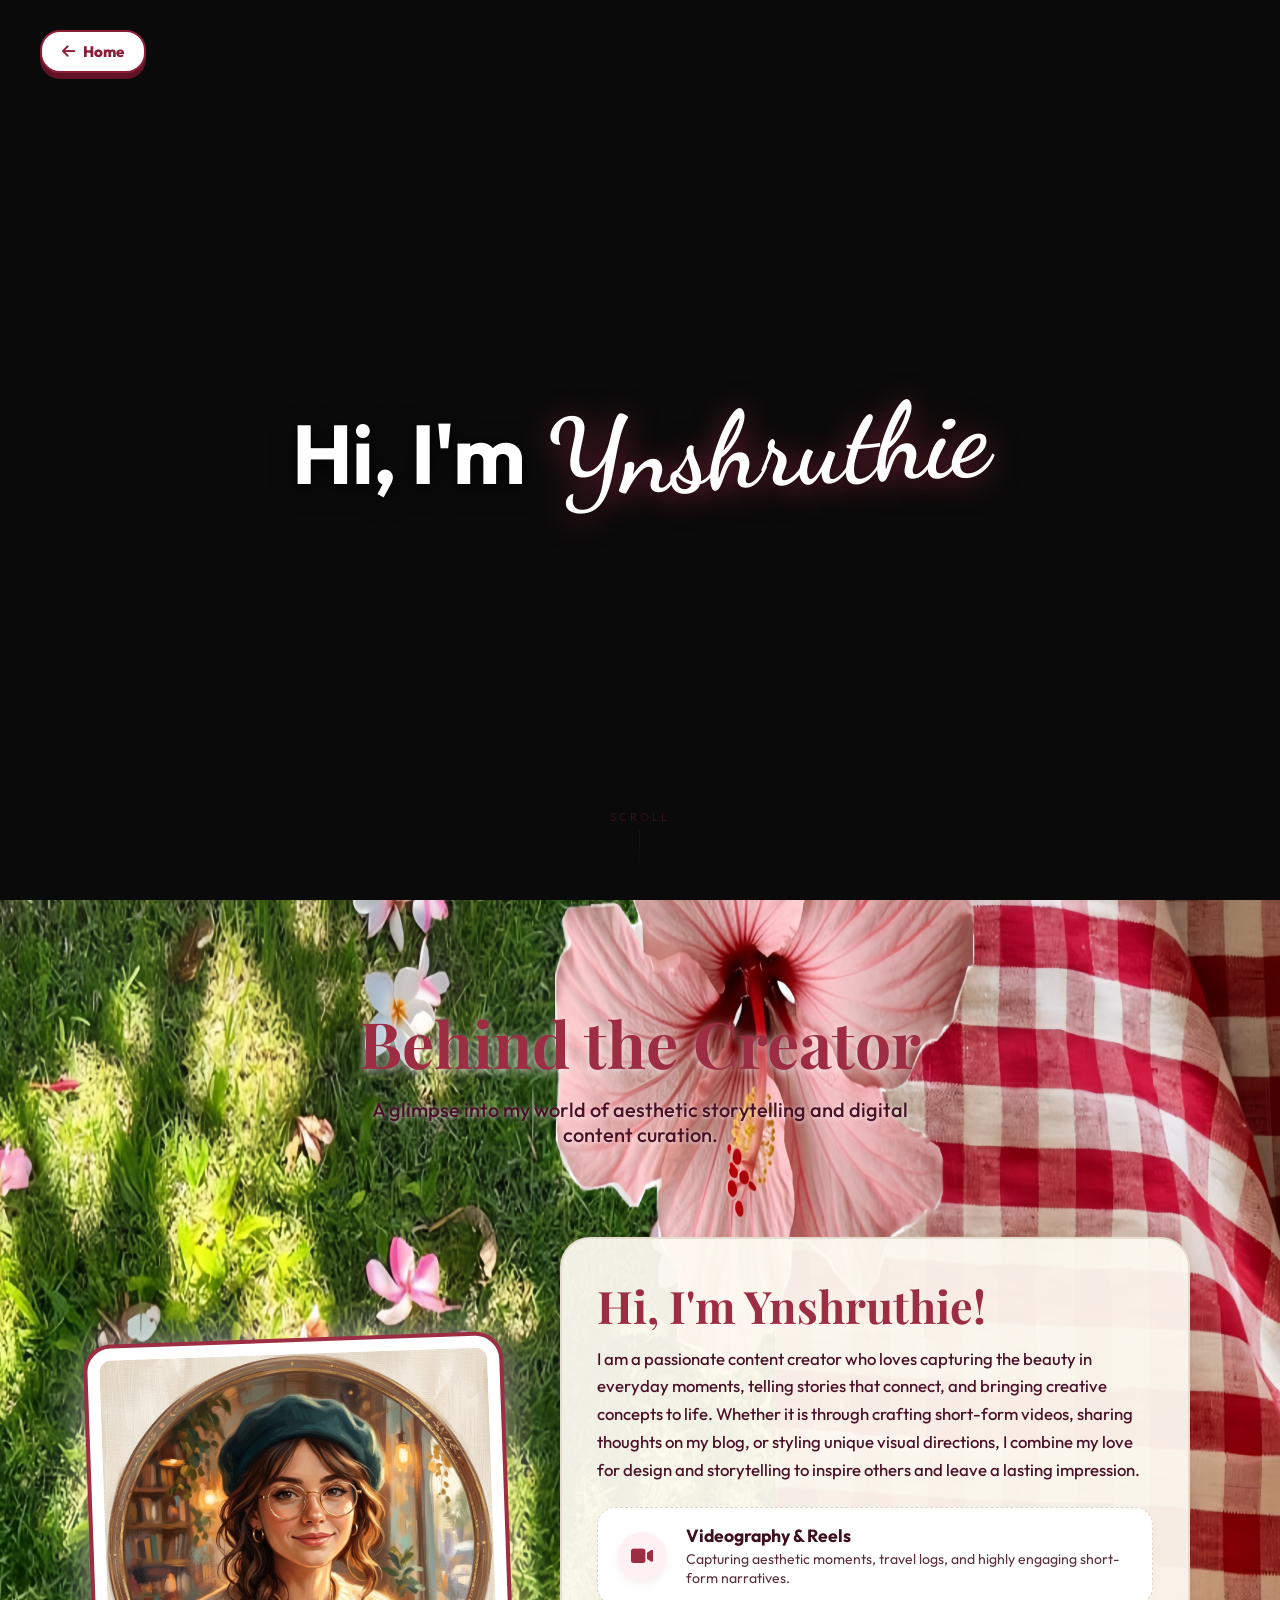
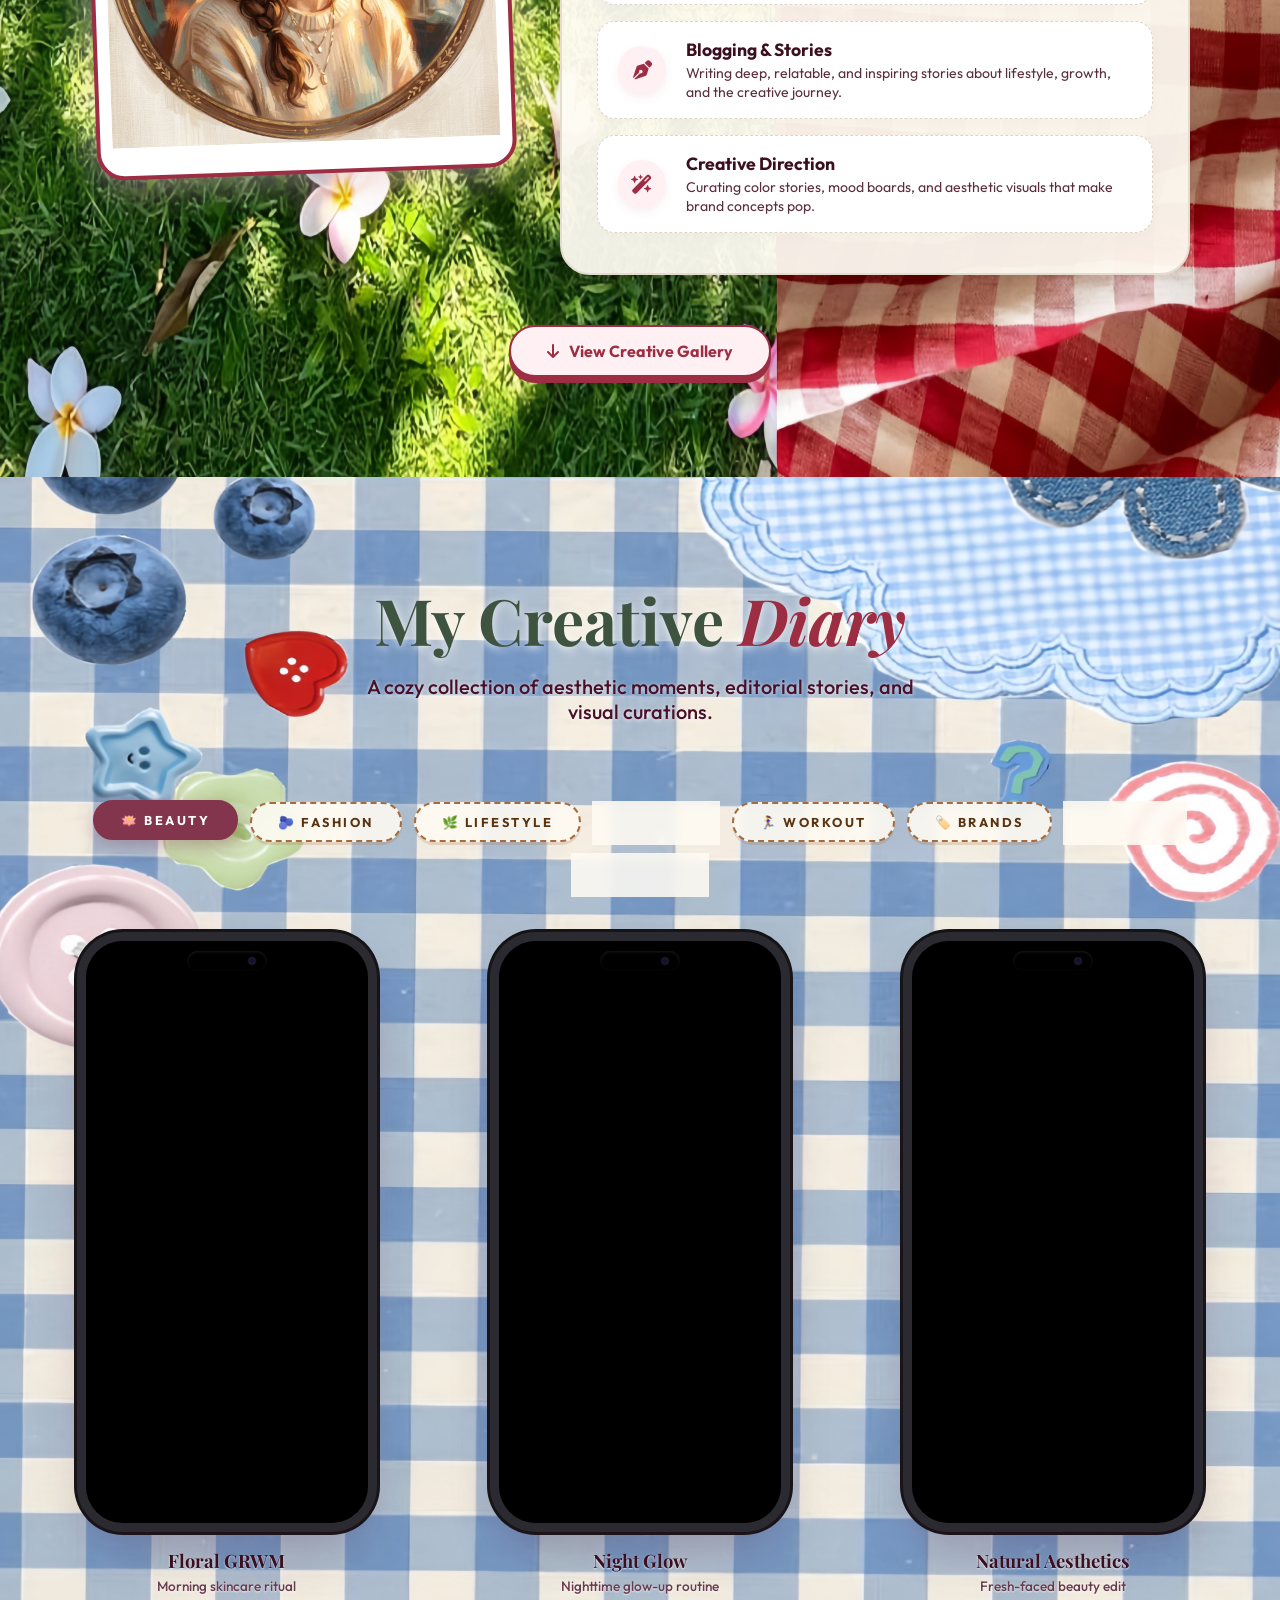
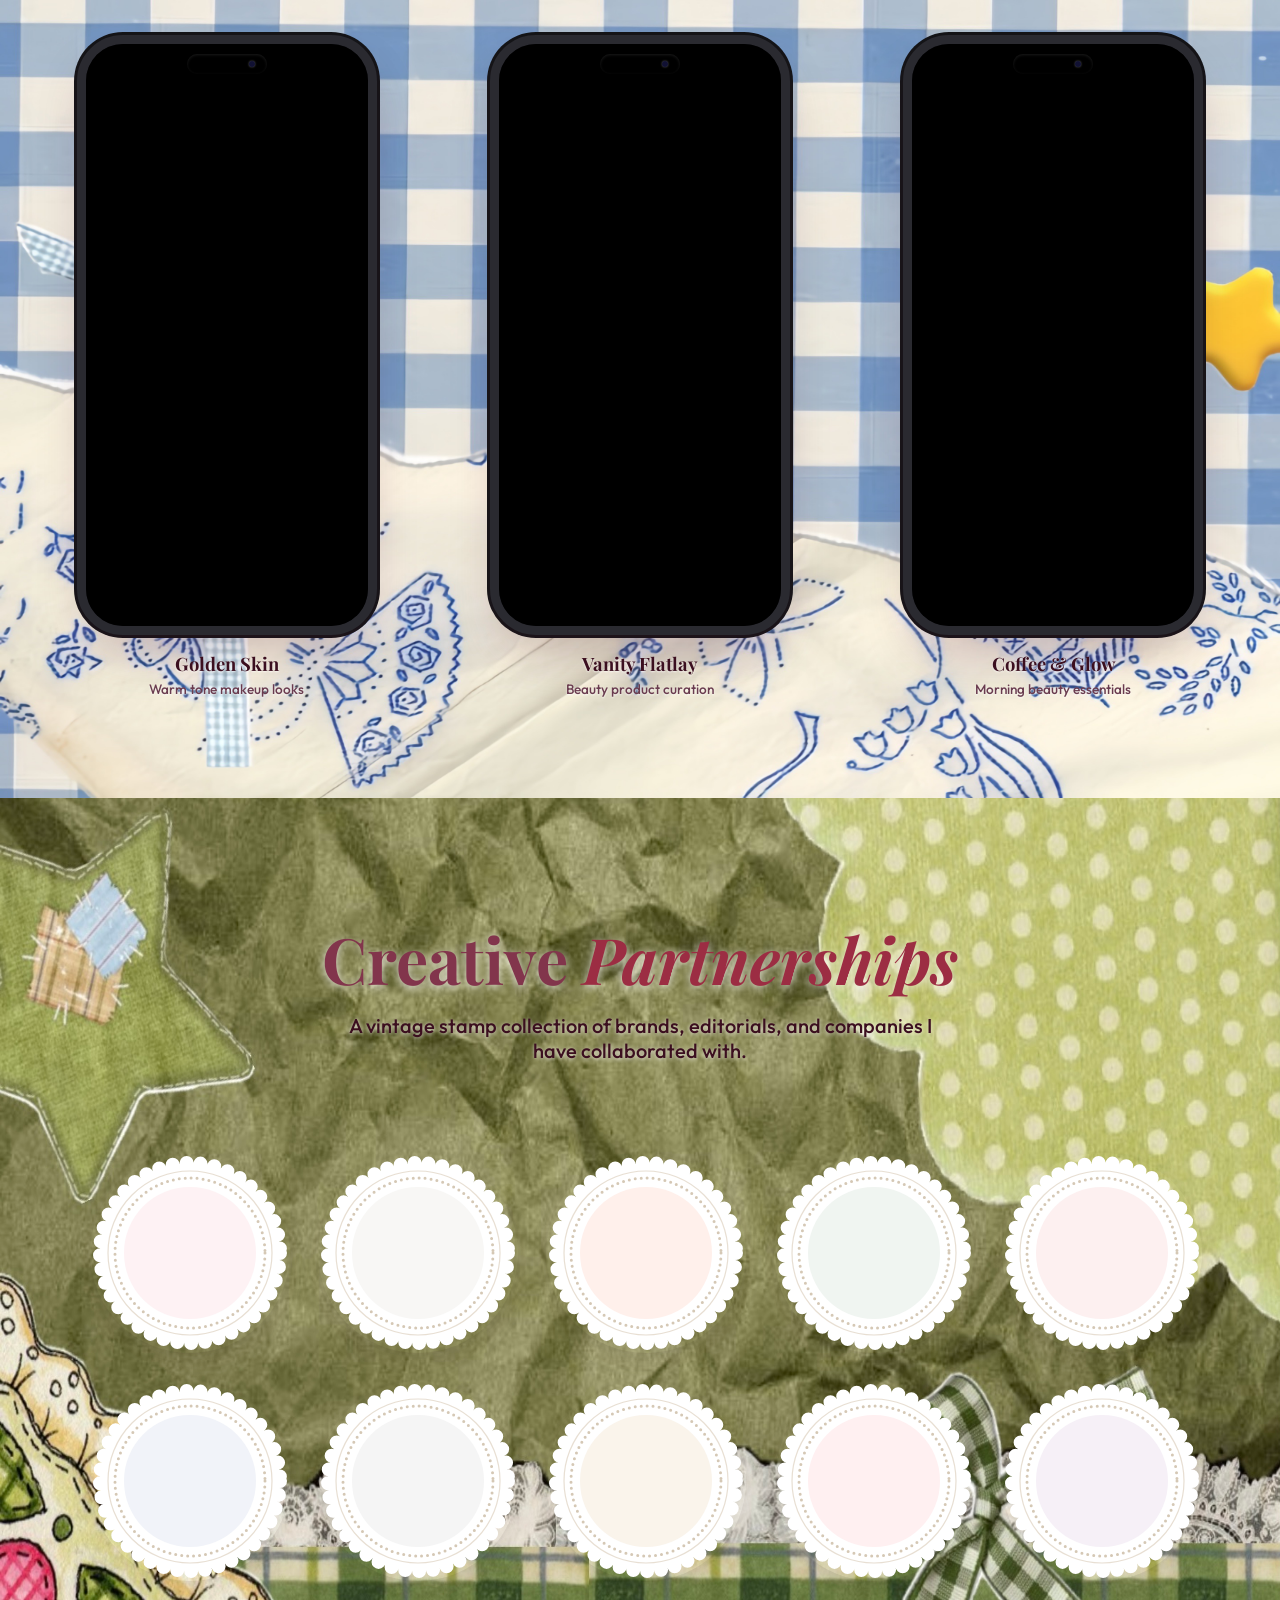
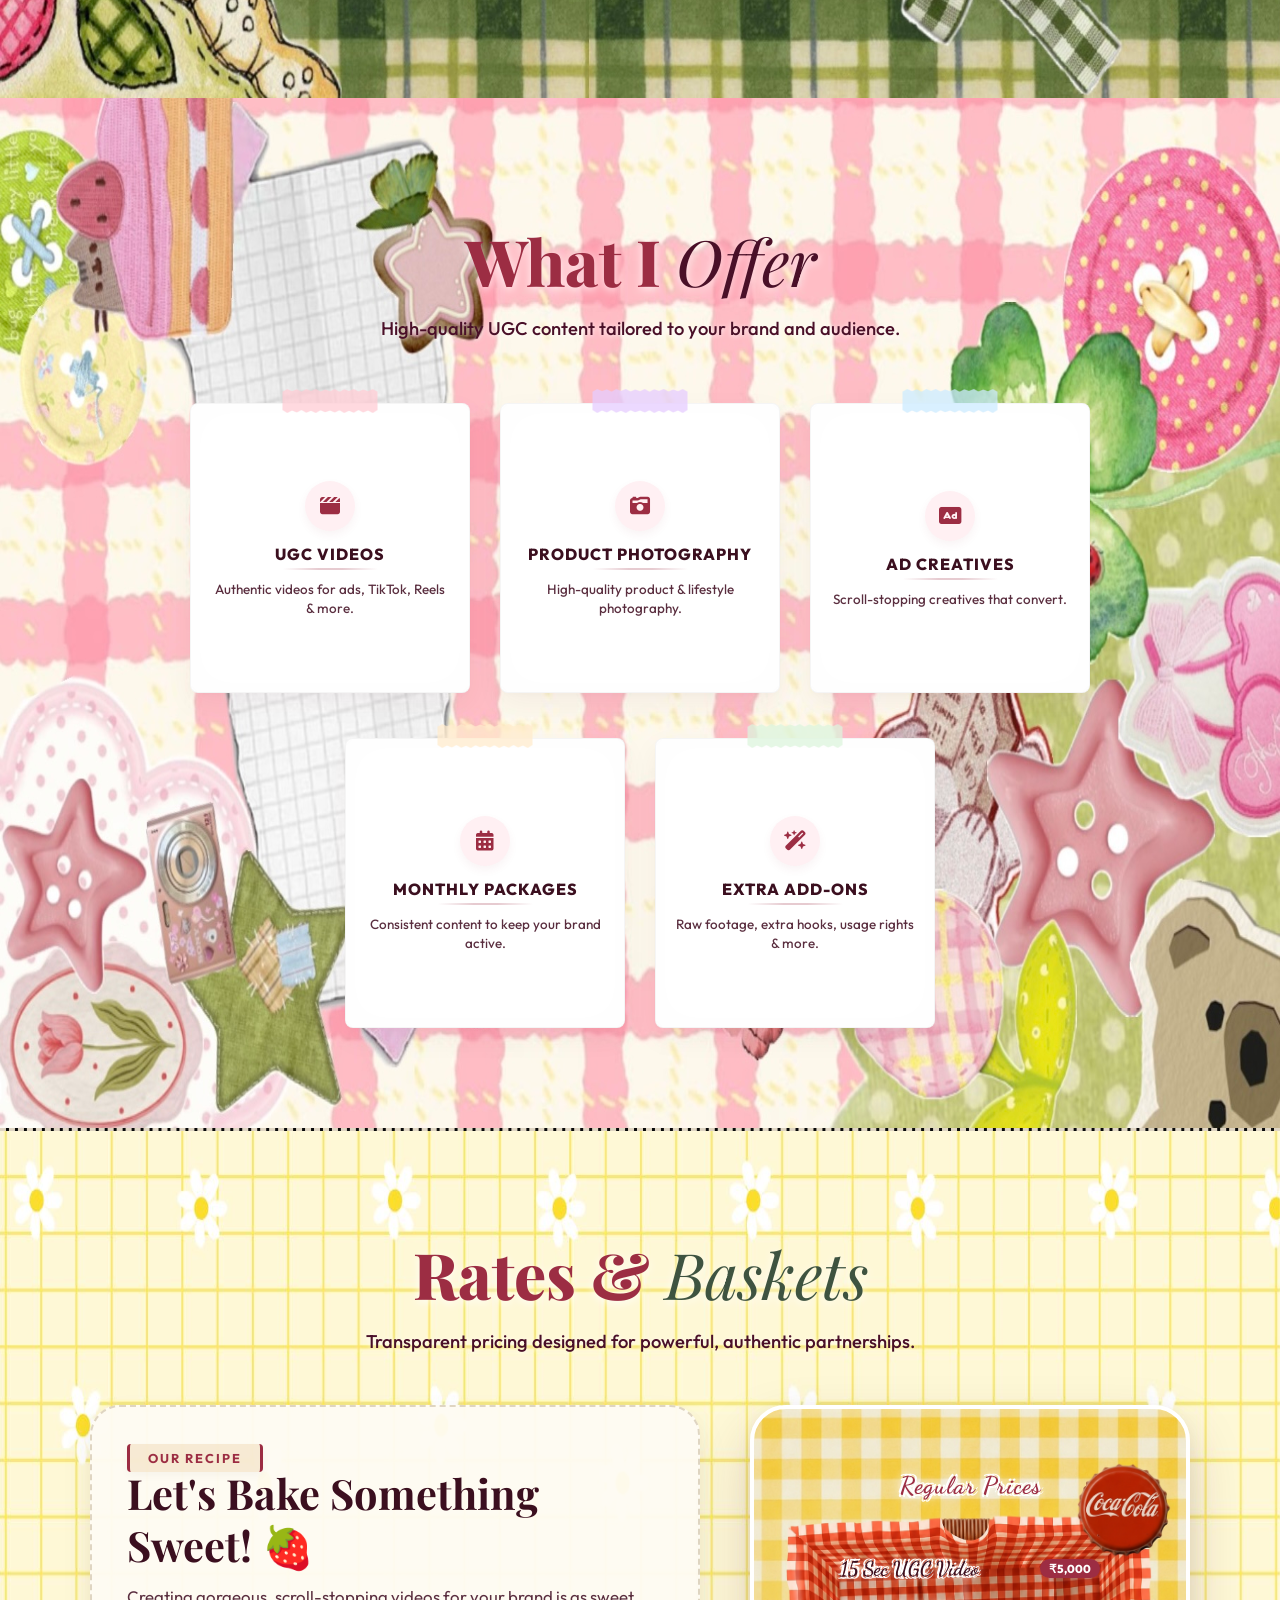
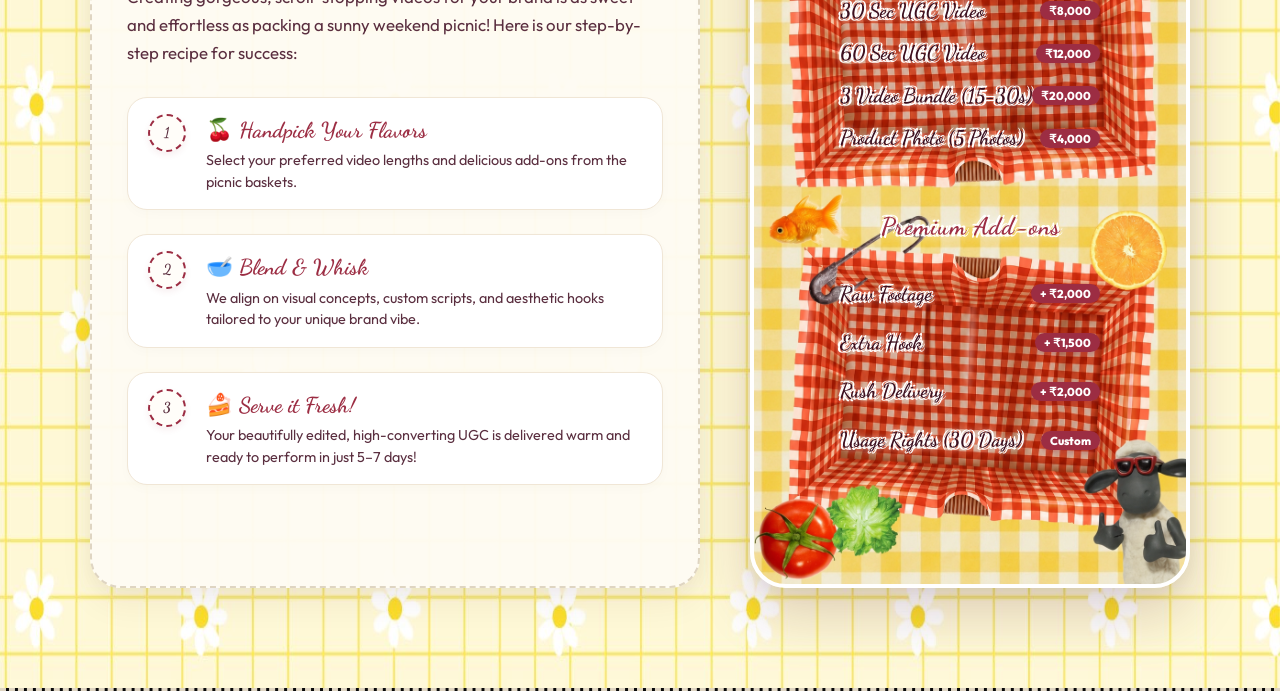
==== content.html @ 23a5b846 "hello" ====
<!DOCTYPE html>
<html lang="en">

<head>
    <meta charset="UTF-8">
    <meta name="viewport" content="width=device-width, initial-scale=1.0">
    <title>Content Creator</title>
    <link href="https://fonts.googleapis.com/css2?family=Outfit:wght@300;400;500;600;700&family=Playfair+Display:ital,wght@0,600;0,700;1,600&family=Dancing+Script:wght@700&family=Parisienne&display=swap" rel="stylesheet">
    <link rel="stylesheet" href="https://cdnjs.cloudflare.com/ajax/libs/font-awesome/6.4.0/css/all.min.css">
    <style>
        *,
        *::before,
        *::after {
            margin: 0;
            padding: 0;
            box-sizing: border-box;
        }

        body,
        html {
            width: 100%;
            font-family: 'Outfit', sans-serif;
            background: #0a0a0a;
            color: #f0f0f0;
            scroll-behavior: smooth;
        }

        /* ── Hero Section with intro.mov ── */
        .hero {
            position: relative;
            width: 100%;
            height: 100vh;
            display: flex;
            flex-direction: column;
            justify-content: center;
            align-items: center;
            text-align: center;
            overflow: hidden;
        }

        .hero-video {
            position: absolute;
            top: 0;
            left: 0;
            width: 100%;
            height: 100%;
            object-fit: cover;
            z-index: 1;
        }



        .hero-content {
            position: relative;
            z-index: 2;
            padding: 0 20px;
        }

        /* ── Strawberry label "Ynshruthie" text on top of cream tag ── */
        .label-name {
            position: absolute;
            top: 25%;
            left: 30%;
            transform: translateX(-50%) rotate(-2deg);
            z-index: 5;
            font-family: 'Parisienne', cursive;
            font-size: clamp(1.8rem, 3vw, 2.8rem);
            color: #1a2e1c;
            text-shadow:
                0 1px 0 rgba(255,255,255,0.3),
                1px 2px 4px rgba(0, 0, 0, 0.15);
            pointer-events: none;
            opacity: 0;
            animation: fadeUp 1s ease 0.6s forwards;
            letter-spacing: 1.5px;
            white-space: nowrap;
        }

        /* ── Ynshruthie tag — big, elegant Parisienne script ── */
        .hero-tag {
            display: inline-block;
            font-family: 'Parisienne', cursive;
            font-size: clamp(4.5rem, 11vw, 8.5rem);
            font-weight: 400; /* Parisienne is elegant at normal weight */
            color: #3e5340; /* Gorgeous dark sage/olive green from your reference image */
            text-shadow:
                2px 2px 0px rgba(255, 255, 255, 0.95), /* Clean backing white outline */
                4px 4px 15px rgba(62, 83, 64, 0.15),
                0 0 50px rgba(255, 255, 255, 0.85);
            margin-bottom: 5px;
            opacity: 0;
            transform: rotate(-8deg); /* Default elegant tilt like your reference image */
            animation: cuteEntrance 1.1s cubic-bezier(0.175, 0.885, 0.32, 1.275) 0.3s forwards;
            transition: transform 0.4s cubic-bezier(0.175, 0.885, 0.32, 1.275), color 0.3s, text-shadow 0.3s;
            cursor: pointer;
            transform-origin: center;
        }

        .hero-tag:hover {
            transform: scale(1.08) rotate(-4deg); /* Keep playful signature rotation on hover */
            color: #2b3b2c; /* Deeper olive-forest green on hover */
            text-shadow:
                2px 2px 0px rgba(255, 255, 255, 1),
                6px 8px 20px rgba(43, 59, 44, 0.22),
                0 0 60px rgba(255, 255, 255, 0.95);
        }

        .hero h1 {
            font-family: 'Outfit', sans-serif;
            font-size: clamp(2.8rem, 6.5vw, 5.2rem);
            font-weight: 700;
            line-height: 1.25;
            color: #ffffff;
            text-shadow: 
                0 4px 25px rgba(0, 0, 0, 0.6),
                0 2px 10px rgba(0, 0, 0, 0.4);
            opacity: 0;
            animation: fadeUp 0.9s ease 0.5s forwards;
            letter-spacing: -1px;
        }

        .hero h1 span {
            font-family: 'Dancing Script', cursive;
            font-size: 1.3em;
            font-weight: 700;
            color: #ffffff;
            text-shadow: 
                0 4px 30px rgba(156, 45, 67, 0.8),
                0 2px 10px rgba(0, 0, 0, 0.5);
            display: inline-block;
            transform: rotate(-3deg);
            margin-left: 8px;
        }

        .hero p {
            margin-top: 14px;
            font-size: clamp(0.9rem, 1.8vw, 1.1rem);
            font-weight: 500;
            color: #4a1028;
            max-width: 560px;
            line-height: 1.7;
            text-shadow: 0 1px 4px rgba(255, 255, 255, 0.6);
            opacity: 0;
            animation: fadeUp 1s ease 0.7s forwards;
        }

        .hero-actions {
            margin-top: 36px;
            display: flex;
            gap: 16px;
            justify-content: center;
            flex-wrap: wrap;
            opacity: 0;
            animation: fadeUp 1s ease 0.9s forwards;
        }

        .btn-primary {
            padding: 13px 32px;
            background: #e0b87a;
            color: #0a0a0a;
            font-family: 'Outfit', sans-serif;
            font-size: 0.95rem;
            font-weight: 600;
            border: none;
            border-radius: 50px;
            cursor: pointer;
            text-decoration: none;
            transition: background 0.3s, transform 0.2s, box-shadow 0.3s;
            box-shadow: 0 4px 20px rgba(224, 184, 122, 0.4);
        }

        .btn-primary:hover {
            background: #f0cc94;
            transform: translateY(-2px);
            box-shadow: 0 8px 28px rgba(224, 184, 122, 0.55);
        }

        .btn-secondary {
            padding: 13px 32px;
            background: transparent;
            color: #ffffff;
            font-family: 'Outfit', sans-serif;
            font-size: 0.95rem;
            font-weight: 400;
            border: 1.5px solid rgba(255, 255, 255, 0.45);
            border-radius: 50px;
            cursor: pointer;
            text-decoration: none;
            transition: border-color 0.3s, color 0.3s, transform 0.2s;
        }

        .btn-secondary:hover {
            border-color: #e0b87a;
            color: #e0b87a;
            transform: translateY(-2px);
        }

        /* Scroll indicator */
        .scroll-hint {
            position: absolute;
            bottom: 28px;
            left: 50%;
            transform: translateX(-50%);
            z-index: 2;
            display: flex;
            flex-direction: column;
            align-items: center;
            gap: 6px;
            opacity: 0;
            animation: fadeIn 1s ease 1.4s forwards;
        }

        .scroll-hint span {
            font-size: 0.7rem;
            letter-spacing: 3px;
            text-transform: uppercase;
            color: rgba(74, 16, 40, 0.7); /* Gorgeous warm plum color matching the theme for perfect legibility */
        }

        .scroll-line {
            width: 1px;
            height: 42px;
            background: linear-gradient(to bottom, rgba(74, 16, 40, 0.5), transparent); /* Warm plum indicator line */
            animation: scrollPulse 1.8s ease-in-out infinite;
        }

        /* ── Animations ── */
        @keyframes fadeUp {
            from {
                opacity: 0;
                transform: translateY(28px);
            }

            to {
                opacity: 1;
                transform: translateY(0);
            }
        }

        @keyframes cuteEntrance {
            0% {
                opacity: 0;
                transform: translateY(45px) scale(0.85) rotate(-14deg);
            }

            60% {
                transform: translateY(-8px) scale(1.04) rotate(-6deg);
            }

            100% {
                opacity: 1;
                transform: translateY(0) scale(1) rotate(-8deg);
            }
        }

        @keyframes fadeIn {
            from {
                opacity: 0;
            }

            to {
                opacity: 1;
            }
        }

        @keyframes scrollPulse {

            0%,
            100% {
                opacity: 0.3;
                transform: scaleY(1);
            }

            50% {
                opacity: 1;
                transform: scaleY(1.15);
            }
        }

        /* ── Showcase Section (content2.JPEG background) ── */
        .showcase {
            position: relative;
            width: 100%;
            min-height: 100vh;
            background: url('Assests/content2.JPEG') center center / 100% 100% no-repeat;
            display: flex;
            flex-direction: column;
            justify-content: center;
            align-items: center;
            padding: 100px 20px;
            overflow: hidden;
        }



        .showcase-content {
            position: relative;
            z-index: 2;
            max-width: 1100px;
            width: 100%;
            margin: 0 auto;
            text-align: center;
            display: flex;
            flex-direction: column;
            align-items: center;
        }

        .showcase-title {
            font-family: 'Playfair Display', serif;
            font-size: clamp(2.5rem, 5vw, 4.2rem);
            color: #9c2d43;
            text-shadow: 0 2px 10px rgba(255, 255, 255, 0.85);
            margin-bottom: 12px;
        }

        .showcase-subtitle {
            font-size: clamp(1rem, 2vw, 1.25rem);
            font-weight: 500;
            color: #4a1028;
            max-width: 600px;
            margin-bottom: 50px;
            text-shadow: 0 1px 4px rgba(255, 255, 255, 0.8);
        }

        .about-layout {
            display: flex;
            align-items: center;
            justify-content: center;
            gap: 50px;
            width: 100%;
            max-width: 1100px;
            margin: 40px auto 0 auto;
            flex-wrap: wrap;
        }

        .about-image-container {
            flex: 1 1 350px;
            max-width: 420px;
            display: flex;
            justify-content: center;
            align-items: center;
            position: relative;
        }

        .about-image {
            width: 100%;
            height: auto;
            border-radius: 28px;
            border: 4px solid #9c2d43;
            box-shadow: 
                0 15px 35px rgba(156, 45, 67, 0.12),
                0 0 45px rgba(255, 255, 255, 0.6);
            background: #fff;
            padding: 12px 12px 28px 12px; /* Bottom padding mimics polaroid border */
            transition: transform 0.4s cubic-bezier(0.175, 0.885, 0.32, 1.275), box-shadow 0.3s;
            transform: rotate(-2deg);
        }

        .about-image:hover {
            transform: scale(1.04) rotate(1.5deg);
            box-shadow: 
                0 20px 40px rgba(156, 45, 67, 0.18),
                0 0 55px rgba(255, 255, 255, 0.75);
        }

        .about-text-container {
            flex: 1.2 1 450px;
            display: flex;
            flex-direction: column;
            align-items: flex-start;
            text-align: left;
            background: rgba(254, 251, 243, 0.94); /* Warm vintage parchment paper card, removing digital white shade */
            border: 2px solid #e5dcce; /* Organic physical card border matching the scrapbook theme */
            border-radius: 30px;
            padding: 40px 35px;
            box-shadow: 0 15px 35px rgba(74, 16, 40, 0.08), 0 3px 6px rgba(0, 0, 0, 0.03); /* Beautiful drop shadow like a real paper note */
        }

        .about-text-container h3 {
            font-family: 'Playfair Display', serif;
            font-size: clamp(2rem, 4vw, 2.8rem);
            color: #9c2d43;
            margin-bottom: 12px;
            line-height: 1.2;
        }

        .about-text-container p {
            font-family: 'Outfit', sans-serif;
            font-size: clamp(0.95rem, 1.8vw, 1.05rem);
            font-weight: 450;
            color: #4a1028;
            line-height: 1.65;
            margin-bottom: 24px;
        }

        .about-pillars {
            display: flex;
            flex-direction: column;
            gap: 16px;
            width: 100%;
        }

        .about-pillar-item {
            display: flex;
            align-items: center;
            gap: 20px;
            background: #ffffff; /* Beautiful clean white card tags */
            border: 1.5px dashed #dfd5c2; /* Sewing stitching dashed line style to match your scrapbook aesthetic! */
            border-radius: 18px;
            padding: 16px 20px;
            transition: transform 0.3s cubic-bezier(0.175, 0.885, 0.32, 1.275), background 0.3s, border-color 0.3s, box-shadow 0.3s;
            box-shadow: 0 4px 15px rgba(74, 16, 40, 0.02);
        }

        .about-pillar-item:hover {
            transform: translateX(8px);
            background: #fffdf9;
            border-color: #9c2d43; /* Match the gorgeous dusty rose highlight on hover */
            box-shadow: 0 8px 24px rgba(156, 45, 67, 0.08);
        }

        .about-pillar-icon {
            width: 48px;
            height: 48px;
            background: #fff0f3;
            border-radius: 50%;
            display: flex;
            align-items: center;
            justify-content: center;
            flex-shrink: 0;
            color: #9c2d43;
            font-size: 1.2rem;
            box-shadow: 0 4px 10px rgba(156, 45, 67, 0.08);
        }

        .about-pillar-text h4 {
            font-family: 'Outfit', sans-serif;
            font-size: 1.1rem;
            font-weight: 700;
            color: #3b0f1f;
            margin-bottom: 3px;
        }

        .about-pillar-text p {
            font-family: 'Outfit', sans-serif;
            font-size: 0.88rem;
            font-weight: 400;
            color: #5a2e3f;
            line-height: 1.35;
            margin: 0;
        }

        .back-btn-new {
            display: inline-flex;
            align-items: center;
            gap: 10px;
            padding: 14px 36px;
            background: #fff0f3;
            border: 2px solid #9c2d43;
            color: #9c2d43;
            font-family: 'Outfit', sans-serif;
            font-size: 1rem;
            font-weight: 700;
            border-radius: 50px;
            text-decoration: none;
            box-shadow: 0 6px 0 #9c2d43;
            transition: all 0.1s ease;
            cursor: pointer;
        }

        .back-btn-new:hover {
            transform: translateY(3px);
            box-shadow: 0 3px 0 #9c2d43;
            background: #ffdbe2;
        }

        /* ── Home / Nav Button ── */
        .home-btn {
            position: absolute;
            top: 30px;
            left: 40px;
            z-index: 1000;
            background: #fff;
            border: 2px solid #8a1f38; /* Dark Pink */
            color: #8a1f38;
            padding: 10px 20px;
            border-radius: 20px;
            text-decoration: none;
            font-family: 'Outfit', sans-serif;
            font-weight: 800;
            font-size: 0.95rem;
            box-shadow: 0 6px 0 #611224; /* Darker Pink Shadow */
            transition: all 0.1s;
            display: inline-flex;
            align-items: center;
            gap: 8px;
        }

        .home-btn:hover {
            transform: translateY(3px);
            box-shadow: 0 3px 0 #611224;
        }


        /* ── Gallery Section (content3.JPEG background) ── */
        .gallery-section {
            position: relative;
            width: 100%;
            min-height: 100vh;
            background: url('Assests/content3.JPEG') center center / 100% 100% no-repeat;
            display: flex;
            flex-direction: column;
            justify-content: center;
            align-items: center;
            padding: 100px 20px;
            overflow: hidden;
        }

        .gallery-content {
            position: relative;
            z-index: 2;
            max-width: 1200px;
            width: 100%;
            margin: 0 auto;
            text-align: center;
            display: flex;
            flex-direction: column;
            align-items: center;
        }

        .gallery-title {
            font-family: 'Playfair Display', serif;
            font-size: clamp(2.5rem, 5vw, 4.2rem);
            color: #3e5340; /* Match signature deep sage green */
            text-shadow: 0 2px 10px rgba(255, 255, 255, 0.85);
            margin-bottom: 12px;
        }

        .gallery-title span {
            font-family: 'Playfair Display', serif;
            font-style: italic;
            color: #9c2d43; /* Rose accent */
        }

        .gallery-subtitle {
            font-size: clamp(1rem, 2vw, 1.25rem);
            font-weight: 500;
            color: #4a1028;
            max-width: 600px;
            margin-bottom: 50px;
            text-shadow: 0 1px 4px rgba(255, 255, 255, 0.8);
        }

        .gallery-grid {
            display: flex;
            justify-content: center;
            align-items: stretch;
            gap: 40px;
            width: 100%;
            flex-wrap: wrap;
            margin-top: 20px;
        }

        /* ── iPhone Mockup Grid ── */
        .iphone-grid {
            display: grid;
            grid-template-columns: repeat(auto-fit, minmax(300px, 1fr));
            gap: 40px;
            width: 100%;
            max-width: 1200px;
            margin-top: 30px;
            justify-items: center;
        }

        @media (min-width: 992px) {
            .iphone-grid {
                grid-template-columns: repeat(3, 1fr); /* Exactly 3 per row on larger screens */
            }
        }

        .iphone-card {
            display: flex;
            flex-direction: column;
            align-items: center;
            position: relative;
            transition: transform 0.4s cubic-bezier(0.175, 0.885, 0.32, 1.275);
        }

        /* The realistic iPhone frame */
        .iphone-device {
            position: relative;
            width: 300px;
            height: 600px;
            background: #1e1e24; /* Outer bezel titanium */
            border-radius: 46px;
            border: 9px solid #2a2a30; /* Inner bezel */
            box-shadow: 
                0 25px 50px -12px rgba(74, 16, 40, 0.25),
                0 0 0 3px #151518, /* Polished outer edge */
                inset 0 0 10px rgba(0, 0, 0, 0.8);
            overflow: hidden;
            display: flex;
            justify-content: center;
            align-items: center;
            transition: box-shadow 0.3s, transform 0.3s;
        }

        /* Dynamic Island / Speaker notch */
        .iphone-notch {
            position: absolute;
            top: 10px;
            width: 80px;
            height: 20px;
            background: #000000;
            border-radius: 20px;
            z-index: 10;
            display: flex;
            align-items: center;
            justify-content: center;
            box-shadow: inset 0 1px 3px rgba(255, 255, 255, 0.1);
        }

        .iphone-notch::after {
            content: '';
            width: 6px;
            height: 6px;
            background: #111133;
            border-radius: 50%;
            margin-left: auto;
            margin-right: 12px;
            box-shadow: 0 0 2px rgba(255,255,255,0.4);
        }

        /* Screen housing the video */
        .iphone-screen {
            width: 100%;
            height: 100%;
            position: relative;
            background: #000;
            border-radius: 30px;
            overflow: hidden;
        }

        .iphone-screen video {
            width: 100%;
            height: 100%;
            object-fit: cover;
            position: absolute;
            top: 0;
            left: 0;
            z-index: 1;
        }

        /* Play/Pause overlay button */
        .play-btn-overlay {
            position: absolute;
            top: 50%;
            left: 50%;
            transform: translate(-50%, -50%);
            z-index: 5;
            width: 58px;
            height: 58px;
            background: rgba(0, 0, 0, 0.52);
            border-radius: 50%;
            display: flex;
            align-items: center;
            justify-content: center;
            color: #fff;
            font-size: 1.25rem;
            padding-left: 4px; /* optical center for play icon */
            cursor: pointer;
            transition: opacity 0.3s ease, background 0.2s ease;
            backdrop-filter: blur(3px);
            pointer-events: none; /* let screen handle clicks */
        }

        .play-btn-overlay.playing {
            opacity: 0;
        }

        .iphone-screen:hover .play-btn-overlay.playing {
            opacity: 0.75;
        }

        .iphone-screen:hover .play-btn-overlay.playing i {
            margin-left: -4px; /* offset play icon optical centering for the symmetrical pause icon */
        }

        /* Title/Caption below iPhone */
        .iphone-caption {
            margin-top: 16px;
            text-align: center;
            z-index: 2;
        }

        .iphone-caption h4 {
            font-family: 'Playfair Display', serif;
            font-size: 1.15rem;
            color: #3b0f1f;
            margin-bottom: 4px;
            font-weight: 700;
            text-shadow: 0 1px 2px rgba(255, 255, 255, 0.8);
        }

        .iphone-caption p {
            font-family: 'Outfit', sans-serif;
            font-size: 0.85rem;
            font-weight: 500;
            color: #6a3c4f;
            text-shadow: 0 1px 2px rgba(255, 255, 255, 0.8);
        }

        /* Hover animation */
        .iphone-card:hover {
            transform: translateY(-12px) scale(1.03);
        }

        .iphone-card:hover .iphone-device {
            box-shadow:
                0 35px 65px -15px rgba(156, 45, 67, 0.35),
                0 0 0 3px #9c2d43,
                inset 0 0 15px rgba(0, 0, 0, 0.9);
        }

        /* ── Category Filter Tabs ── */
        .category-filters {
            display: flex;
            justify-content: center;
            flex-wrap: wrap;
            gap: 12px;
            margin: 28px 0 8px;
            position: relative;
            z-index: 2;
        }

        .cat-btn {
            padding: 10px 26px;
            font-family: 'Outfit', sans-serif;
            font-size: 0.8rem;
            font-weight: 700;
            letter-spacing: 2.5px;
            text-transform: uppercase;
            border: 2px dashed #a66a3d;
            border-radius: 50px;
            background: rgba(254, 251, 243, 0.88);
            color: #5a3310;
            cursor: pointer;
            transition: all 0.25s cubic-bezier(0.175, 0.885, 0.32, 1.275);
            backdrop-filter: blur(6px);
            box-shadow: 0 3px 0 rgba(166, 106, 61, 0.2);
        }

        .cat-btn:hover {
            background: rgba(224, 184, 122, 0.35);
            border-color: #3e5340;
            border-style: solid;
            color: #3e5340;
            transform: translateY(-3px);
            box-shadow: 0 6px 16px rgba(62, 83, 64, 0.15);
        }

        .cat-btn.active {
            color: #fffdf9;
            transform: translateY(-2px);
        }

        /* ── Individual Category Colors (Active & Hover) ── */
        
        /* Beauty - Deep Burgundy Rose */
        .cat-btn[data-cat="beauty"]:hover {
            background: rgba(130, 53, 76, 0.15);
            border-color: #82354c;
            border-style: solid;
            color: #82354c;
            box-shadow: 0 6px 16px rgba(130, 53, 76, 0.2);
        }
        .cat-btn[data-cat="beauty"].active,
        .cat-btn[data-cat="beauty"].active:hover {
            background: #82354c;
            border-color: #82354c;
            border-style: solid;
            color: #fffdf9;
            box-shadow: 0 6px 18px rgba(130, 53, 76, 0.35);
        }

        /* Fashion - Midnight Navy / Deep Slate */
        .cat-btn[data-cat="fashion"]:hover {
            background: rgba(56, 67, 110, 0.15);
            border-color: #38436e;
            border-style: solid;
            color: #38436e;
            box-shadow: 0 6px 16px rgba(56, 67, 110, 0.2);
        }
        .cat-btn[data-cat="fashion"].active,
        .cat-btn[data-cat="fashion"].active:hover {
            background: #38436e;
            border-color: #38436e;
            border-style: solid;
            color: #fffdf9;
            box-shadow: 0 6px 18px rgba(56, 67, 110, 0.35);
        }

        /* Lifestyle - Deep Forest Olive */
        .cat-btn[data-cat="lifestyle"]:hover {
            background: rgba(72, 89, 63, 0.15);
            border-color: #48593f;
            border-style: solid;
            color: #48593f;
            box-shadow: 0 6px 16px rgba(72, 89, 63, 0.2);
        }
        .cat-btn[data-cat="lifestyle"].active,
        .cat-btn[data-cat="lifestyle"].active:hover {
            background: #48593f;
            border-color: #48593f;
            border-style: solid;
            color: #fffdf9;
            box-shadow: 0 6px 18px rgba(72, 89, 63, 0.35);
        }

        /* Food - Deep Crimson Maroon */
        .cat-btn[data-cat="food"]:hover {
            background: rgba(145, 42, 40, 0.15);
            border-color: #912a28;
            border-style: solid;
            color: #912a28;
            box-shadow: 0 6px 16px rgba(145, 42, 40, 0.2);
        }
        .cat-btn[data-cat="food"].active,
        .cat-btn[data-cat="food"].active:hover {
            background: #912a28;
            border-color: #912a28;
            border-style: solid;
            color: #fffdf9;
            box-shadow: 0 6px 18px rgba(145, 42, 40, 0.35);
        }

        /* Workout - Deep Hunter Green */
        .cat-btn[data-cat="workout"]:hover {
            background: rgba(37, 53, 39, 0.15);
            border-color: #253527;
            border-style: solid;
            color: #253527;
            box-shadow: 0 6px 16px rgba(37, 53, 39, 0.2);
        }
        .cat-btn[data-cat="workout"].active,
        .cat-btn[data-cat="workout"].active:hover {
            background: #253527;
            border-color: #253527;
            border-style: solid;
            color: #fffdf9;
            box-shadow: 0 6px 18px rgba(37, 53, 39, 0.35);
        }

        /* Brands - Antique Bronze Gold */
        .cat-btn[data-cat="brands"]:hover {
            background: rgba(140, 90, 35, 0.15);
            border-color: #8c5a23;
            border-style: solid;
            color: #8c5a23;
            box-shadow: 0 6px 16px rgba(140, 90, 35, 0.2);
        }
        .cat-btn[data-cat="brands"].active,
        .cat-btn[data-cat="brands"].active:hover {
            background: #8c5a23;
            border-color: #8c5a23;
            border-style: solid;
            color: #fffdf9;
            box-shadow: 0 6px 18px rgba(140, 90, 35, 0.35);
        }

        /* Tech - Imperial Eggplant Purple */
        .cat-btn[data-cat="tech"]:hover {
            background: rgba(77, 38, 87, 0.15);
            border-color: #4d2657;
            border-style: solid;
            color: #4d2657;
            box-shadow: 0 6px 16px rgba(77, 38, 87, 0.2);
        }
        .cat-btn[data-cat="tech"].active,
        .cat-btn[data-cat="tech"].active:hover {
            background: #4d2657;
            border-color: #4d2657;
            border-style: solid;
            color: #fffdf9;
            box-shadow: 0 6px 18px rgba(77, 38, 87, 0.35);
        }

        /* Dance - Burnt Terracotta Orange */
        .cat-btn[data-cat="dance"]:hover {
            background: rgba(143, 59, 29, 0.15);
            border-color: #8f3b1d;
            border-style: solid;
            color: #8f3b1d;
            box-shadow: 0 6px 16px rgba(143, 59, 29, 0.2);
        }
        .cat-btn[data-cat="dance"].active,
        .cat-btn[data-cat="dance"].active:hover {
            background: #8f3b1d;
            border-color: #8f3b1d;
            border-style: solid;
            color: #fffdf9;
            box-shadow: 0 6px 18px rgba(143, 59, 29, 0.35);
        }

        /* ── Client Section and Postage Brand Stamps ── */
        .client-section {
            position: relative;
            width: 100%;
            min-height: 100vh;
            background: url('Assests/content4.jpg') center center / 100% 100% no-repeat;
            display: flex;
            flex-direction: column;
            justify-content: center;
            align-items: center;
            padding: 100px 20px;
            overflow: hidden;
        }

        .stamp-grid {
            display: grid;
            grid-template-columns: repeat(5, 1fr);
            gap: 28px;
            width: 100%;
            max-width: 1100px;
            margin-top: 40px;
            justify-items: center;
        }

        @media (max-width: 992px) {
            .stamp-grid {
                grid-template-columns: repeat(3, 1fr);
                gap: 24px;
            }
        }

        @media (max-width: 768px) {
            .stamp-grid {
                grid-template-columns: repeat(2, 1fr);
                gap: 18px;
            }
        }

        .stamp-wrapper {
            position: relative;
            cursor: pointer;
        }

        /* Subtle depth shadow highlight on hover, but NO physical layout or size changes */
        .stamp-wrapper:hover .brand-stamp {
            box-shadow: 
                0 15px 32px rgba(45, 20, 28, 0.12), 
                0 5px 12px rgba(0, 0, 0, 0.04);
        }

        /* ── Scalloped Lace Doily Container (Inspo Redesign) ── */
        .brand-stamp {
            position: relative;
            width: 200px;
            height: 200px;
            border-radius: 50%;
            display: flex;
            justify-content: center;
            align-items: center;
            border: none;
            overflow: visible; /* Let the decorative outer scallops breathe */
            background-size: 100% 100%;
            background-position: center;
            background-repeat: no-repeat;
            box-shadow: 
                0 10px 25px rgba(45, 20, 28, 0.08), 
                0 3px 8px rgba(0, 0, 0, 0.03);
            background-color: transparent;
            transition: all 0.4s cubic-bezier(0.175, 0.885, 0.32, 1.275);
        }

        /* Inner Content centered exactly inside the SVG's inner solid circular canvas */
        .stamp-inner {
            width: 132px;
            height: 132px;
            border-radius: 50%;
            position: relative;
            box-sizing: border-box;
            transform-style: preserve-3d;
            transition: transform 0.6s cubic-bezier(0.4, 0, 0.2, 1);
            perspective: 800px;
        }

        .stamp-front,
        .stamp-back {
            position: absolute;
            width: 100%;
            height: 100%;
            border-radius: 50%;
            backface-visibility: hidden;
            display: flex;
            flex-direction: column;
            align-items: center;
            justify-content: center;
            padding: 0;
            box-sizing: border-box;
        }

        .stamp-front {
            transform: rotateY(0deg);
            z-index: 2;
            background: transparent;
        }

        .stamp-back {
            transform: rotateY(180deg);
            display: flex;
            flex-direction: column;
            align-items: center;
            justify-content: center;
            text-align: center;
            padding: 10px;
            box-shadow: inset 0 0 10px rgba(0, 0, 0, 0.02);
        }

        .stamp-wrapper.flipped .stamp-inner {
            transform: rotateY(180deg);
        }

        /* Brand Name & Description on the back face */
        .stamp-back .brand-name {
            font-family: 'Outfit', sans-serif;
            font-weight: 800;
            font-size: 0.82rem;
            letter-spacing: 1.5px;
            text-transform: uppercase;
            margin: 0;
            line-height: 1.2;
        }

        .stamp-back .brand-desc {
            font-family: 'Outfit', sans-serif;
            font-size: 0.58rem;
            margin-top: 3px;
            font-weight: 600;
            text-transform: uppercase;
            letter-spacing: 0.5px;
            max-width: 110px;
            line-height: 1.3;
        }

        /* Backgrounds and Colors matching their SVG doilies */
        .stamp-vogue .stamp-back { background-color: #fef2f4 !important; }
        .stamp-vogue .brand-name { color: #82354c !important; }
        .stamp-vogue .brand-desc { color: rgba(130, 53, 76, 0.75) !important; }

        .stamp-chanel .stamp-back { background-color: #f8f7f5 !important; }
        .stamp-chanel .brand-name { color: #2d2a2b !important; }
        .stamp-chanel .brand-desc { color: rgba(45, 42, 43, 0.75) !important; }

        .stamp-sephora .stamp-back { background-color: #fff0eb !important; }
        .stamp-sephora .brand-name { color: #912a28 !important; }
        .stamp-sephora .brand-desc { color: rgba(145, 42, 40, 0.75) !important; }

        .stamp-starbucks .stamp-back { background-color: #f0f5f1 !important; }
        .stamp-starbucks .brand-name { color: #253527 !important; }
        .stamp-starbucks .brand-desc { color: rgba(37, 53, 39, 0.75) !important; }

        .stamp-adobe .stamp-back { background-color: #fdf0f0 !important; }
        .stamp-adobe .brand-name { color: #a81c1c !important; }
        .stamp-adobe .brand-desc { color: rgba(168, 28, 28, 0.75) !important; }

        .stamp-spotify .stamp-back { background-color: #f1f3f9 !important; }
        .stamp-spotify .brand-name { color: #38436e !important; }
        .stamp-spotify .brand-desc { color: rgba(56, 67, 110, 0.75) !important; }

        .stamp-nike .stamp-back { background-color: #f5f5f5 !important; }
        .stamp-nike .brand-name { color: #111111 !important; }
        .stamp-nike .brand-desc { color: rgba(17, 17, 17, 0.75) !important; }

        .stamp-zara .stamp-back { background-color: #faf4eb !important; }
        .stamp-zara .brand-name { color: #8c5a23 !important; }
        .stamp-zara .brand-desc { color: rgba(140, 90, 35, 0.75) !important; }

        .stamp-pinterest .stamp-back { background-color: #fdf0f1 !important; }
        .stamp-pinterest .brand-name { color: #bd081c !important; }
        .stamp-pinterest .brand-desc { color: rgba(189, 8, 28, 0.75) !important; }

        .stamp-dior .stamp-back { background-color: #fcf1f6 !important; }
        .stamp-dior .brand-name { color: #4d2657 !important; }
        .stamp-dior .brand-desc { color: rgba(77, 38, 87, 0.75) !important; }

        /* Hiding header/footer to match clean aesthetic of the circular doily inspiration */
        .stamp-header,
        .stamp-footer {
            display: none;
        }

        .stamp-body {
            display: flex;
            flex-direction: column;
            align-items: center;
            justify-content: center;
            width: 100%;
            height: 100%;
            text-align: center;
            padding: 0;
            position: relative;
            z-index: 2;
        }

        .stamp-body i {
            font-size: 2.2rem;
            margin-bottom: 6px;
            transition: transform 0.4s cubic-bezier(0.175, 0.885, 0.32, 1.275);
        }

        .brand-logo-img {
            width: 100%;
            height: 100%;
            object-fit: cover;
            border-radius: 50%;
            mix-blend-mode: multiply;
            display: block;
            transition: transform 0.4s cubic-bezier(0.175, 0.885, 0.32, 1.275);
        }

        .stamp-body .brand-name {
            font-family: 'Outfit', sans-serif;
            font-weight: 800;
            font-size: 0.82rem;
            letter-spacing: 1.5px;
            text-transform: uppercase;
            margin: 0;
            line-height: 1.2;
        }

        .stamp-body .brand-desc {
            font-family: 'Outfit', sans-serif;
            font-size: 0.58rem;
            margin-top: 3px;
            font-weight: 600;
            text-transform: uppercase;
            letter-spacing: 0.5px;
            max-width: 110px;
            line-height: 1.3;
        }



        /* Keep all brand stamps perfectly normal, straight, and unrotated */
        .stamp-wrapper:nth-child(1) .brand-stamp,
        .stamp-wrapper:nth-child(2) .brand-stamp,
        .stamp-wrapper:nth-child(3) .brand-stamp,
        .stamp-wrapper:nth-child(4) .brand-stamp,
        .stamp-wrapper:nth-child(5) .brand-stamp,
        .stamp-wrapper:nth-child(6) .brand-stamp,
        .stamp-wrapper:nth-child(7) .brand-stamp,
        .stamp-wrapper:nth-child(8) .brand-stamp,
        .stamp-wrapper:nth-child(9) .brand-stamp,
        .stamp-wrapper:nth-child(10) .brand-stamp {
            transform: none !important;
        }

        /* Keep brand logo images and icons straight, normal, and unscaled on hover */
        .stamp-wrapper:hover .stamp-body i,
        .stamp-wrapper:hover .brand-logo-img {
            transform: none !important;
        }

        /* ── Dynamic Doily SVG Configurations with Custom Brand Color Palette ── */

        /* 1. Vogue (Premium Burgundy) */
        .stamp-vogue .brand-stamp {
            background-image: url("data:image/svg+xml,%3Csvg xmlns='http://www.w3.org/2000/svg' viewBox='0 0 200 200'%3E%3Ccircle cx='100' cy='100' r='90' fill='none' stroke='white' stroke-width='14' stroke-dasharray='0 14' stroke-linecap='round' /%3E%3Ccircle cx='100' cy='100' r='90' fill='white' /%3E%3Ccircle cx='100' cy='100' r='82' fill='none' stroke='%23e8dfd3' stroke-width='1.2' /%3E%3Ccircle cx='100' cy='100' r='75' fill='none' stroke='%23d5c8b5' stroke-width='3' stroke-dasharray='0 6' stroke-linecap='round' /%3E%3Ccircle cx='100' cy='100' r='66' fill='%23fef2f4' /%3E%3C/svg%3E");
        }
        .stamp-vogue i, .stamp-vogue .brand-name { color: #82354c !important; }
        .stamp-vogue .brand-desc { color: rgba(130, 53, 76, 0.75) !important; }

        /* 2. Chanel (Premium Charcoal / Espresso) */
        .stamp-chanel .brand-stamp {
            background-image: url("data:image/svg+xml,%3Csvg xmlns='http://www.w3.org/2000/svg' viewBox='0 0 200 200'%3E%3Ccircle cx='100' cy='100' r='90' fill='none' stroke='white' stroke-width='14' stroke-dasharray='0 14' stroke-linecap='round' /%3E%3Ccircle cx='100' cy='100' r='90' fill='white' /%3E%3Ccircle cx='100' cy='100' r='82' fill='none' stroke='%23e8dfd3' stroke-width='1.2' /%3E%3Ccircle cx='100' cy='100' r='75' fill='none' stroke='%23d5c8b5' stroke-width='3' stroke-dasharray='0 6' stroke-linecap='round' /%3E%3Ccircle cx='100' cy='100' r='66' fill='%23f8f7f5' /%3E%3C/svg%3E");
        }
        .stamp-chanel i, .stamp-chanel .brand-name { color: #2d2a2b !important; }
        .stamp-chanel .brand-desc { color: rgba(45, 42, 43, 0.75) !important; }

        /* 3. Sephora (Premium Crimson Red) */
        .stamp-sephora .brand-stamp {
            background-image: url("data:image/svg+xml,%3Csvg xmlns='http://www.w3.org/2000/svg' viewBox='0 0 200 200'%3E%3Ccircle cx='100' cy='100' r='90' fill='none' stroke='white' stroke-width='14' stroke-dasharray='0 14' stroke-linecap='round' /%3E%3Ccircle cx='100' cy='100' r='90' fill='white' /%3E%3Ccircle cx='100' cy='100' r='82' fill='none' stroke='%23e8dfd3' stroke-width='1.2' /%3E%3Ccircle cx='100' cy='100' r='75' fill='none' stroke='%23d5c8b5' stroke-width='3' stroke-dasharray='0 6' stroke-linecap='round' /%3E%3Ccircle cx='100' cy='100' r='66' fill='%23fff0eb' /%3E%3C/svg%3E");
        }
        .stamp-sephora i, .stamp-sephora .brand-name { color: #912a28 !important; }
        .stamp-sephora .brand-desc { color: rgba(145, 42, 40, 0.75) !important; }

        /* 4. Starbucks (Forest Green) */
        .stamp-starbucks .brand-stamp {
            background-image: url("data:image/svg+xml,%3Csvg xmlns='http://www.w3.org/2000/svg' viewBox='0 0 200 200'%3E%3Ccircle cx='100' cy='100' r='90' fill='none' stroke='white' stroke-width='14' stroke-dasharray='0 14' stroke-linecap='round' /%3E%3Ccircle cx='100' cy='100' r='90' fill='white' /%3E%3Ccircle cx='100' cy='100' r='82' fill='none' stroke='%23e8dfd3' stroke-width='1.2' /%3E%3Ccircle cx='100' cy='100' r='75' fill='none' stroke='%23d5c8b5' stroke-width='3' stroke-dasharray='0 6' stroke-linecap='round' /%3E%3Ccircle cx='100' cy='100' r='66' fill='%23f0f5f1' /%3E%3C/svg%3E");
        }
        .stamp-starbucks i, .stamp-starbucks .brand-name { color: #253527 !important; }
        .stamp-starbucks .brand-desc { color: rgba(37, 53, 39, 0.75) !important; }

        /* 5. Adobe (Vibrant Dark Red) */
        .stamp-adobe .brand-stamp {
            background-image: url("data:image/svg+xml,%3Csvg xmlns='http://www.w3.org/2000/svg' viewBox='0 0 200 200'%3E%3Ccircle cx='100' cy='100' r='90' fill='none' stroke='white' stroke-width='14' stroke-dasharray='0 14' stroke-linecap='round' /%3E%3Ccircle cx='100' cy='100' r='90' fill='white' /%3E%3Ccircle cx='100' cy='100' r='82' fill='none' stroke='%23e8dfd3' stroke-width='1.2' /%3E%3Ccircle cx='100' cy='100' r='75' fill='none' stroke='%23d5c8b5' stroke-width='3' stroke-dasharray='0 6' stroke-linecap='round' /%3E%3Ccircle cx='100' cy='100' r='66' fill='%23fdf0f0' /%3E%3C/svg%3E");
        }
        .stamp-adobe i, .stamp-adobe .brand-name { color: #a81c1c !important; }
        .stamp-adobe .brand-desc { color: rgba(168, 28, 28, 0.75) !important; }

        /* 6. Spotify (Slate Navy) */
        .stamp-spotify .brand-stamp {
            background-image: url("data:image/svg+xml,%3Csvg xmlns='http://www.w3.org/2000/svg' viewBox='0 0 200 200'%3E%3Ccircle cx='100' cy='100' r='90' fill='none' stroke='white' stroke-width='14' stroke-dasharray='0 14' stroke-linecap='round' /%3E%3Ccircle cx='100' cy='100' r='90' fill='white' /%3E%3Ccircle cx='100' cy='100' r='82' fill='none' stroke='%23e8dfd3' stroke-width='1.2' /%3E%3Ccircle cx='100' cy='100' r='75' fill='none' stroke='%23d5c8b5' stroke-width='3' stroke-dasharray='0 6' stroke-linecap='round' /%3E%3Ccircle cx='100' cy='100' r='66' fill='%23f1f3f9' /%3E%3C/svg%3E");
        }
        .stamp-spotify i, .stamp-spotify .brand-name { color: #38436e !important; }
        .stamp-spotify .brand-desc { color: rgba(56, 67, 110, 0.75) !important; }

        /* 7. Nike (Jet Black) */
        .stamp-nike .brand-stamp {
            background-image: url("data:image/svg+xml,%3Csvg xmlns='http://www.w3.org/2000/svg' viewBox='0 0 200 200'%3E%3Ccircle cx='100' cy='100' r='90' fill='none' stroke='white' stroke-width='14' stroke-dasharray='0 14' stroke-linecap='round' /%3E%3Ccircle cx='100' cy='100' r='90' fill='white' /%3E%3Ccircle cx='100' cy='100' r='82' fill='none' stroke='%23e8dfd3' stroke-width='1.2' /%3E%3Ccircle cx='100' cy='100' r='75' fill='none' stroke='%23d5c8b5' stroke-width='3' stroke-dasharray='0 6' stroke-linecap='round' /%3E%3Ccircle cx='100' cy='100' r='66' fill='%23f5f5f5' /%3E%3C/svg%3E");
        }
        .stamp-nike i, .stamp-nike .brand-name { color: #111111 !important; }
        .stamp-nike .brand-desc { color: rgba(17, 17, 17, 0.75) !important; }

        /* 8. Zara (Warm Bronze) */
        .stamp-zara .brand-stamp {
            background-image: url("data:image/svg+xml,%3Csvg xmlns='http://www.w3.org/2000/svg' viewBox='0 0 200 200'%3E%3Ccircle cx='100' cy='100' r='90' fill='none' stroke='white' stroke-width='14' stroke-dasharray='0 14' stroke-linecap='round' /%3E%3Ccircle cx='100' cy='100' r='90' fill='white' /%3E%3Ccircle cx='100' cy='100' r='82' fill='none' stroke='%23e8dfd3' stroke-width='1.2' /%3E%3Ccircle cx='100' cy='100' r='75' fill='none' stroke='%23d5c8b5' stroke-width='3' stroke-dasharray='0 6' stroke-linecap='round' /%3E%3Ccircle cx='100' cy='100' r='66' fill='%23faf4eb' /%3E%3C/svg%3E");
        }
        .stamp-zara i, .stamp-zara .brand-name { color: #8c5a23 !important; }
        .stamp-zara .brand-desc { color: rgba(140, 90, 35, 0.75) !important; }

        /* 9. Pinterest (Crimson Red) */
        .stamp-pinterest .brand-stamp {
            background-image: url("data:image/svg+xml,%3Csvg xmlns='http://www.w3.org/2000/svg' viewBox='0 0 200 200'%3E%3Ccircle cx='100' cy='100' r='90' fill='none' stroke='white' stroke-width='14' stroke-dasharray='0 14' stroke-linecap='round' /%3E%3Ccircle cx='100' cy='100' r='90' fill='white' /%3E%3Ccircle cx='100' cy='100' r='82' fill='none' stroke='%23e8dfd3' stroke-width='1.2' /%3E%3Ccircle cx='100' cy='100' r='75' fill='none' stroke='%23d5c8b5' stroke-width='3' stroke-dasharray='0 6' stroke-linecap='round' /%3E%3Ccircle cx='100' cy='100' r='66' fill='%23fff0f1' /%3E%3C/svg%3E");
        }
        .stamp-pinterest i, .stamp-pinterest .brand-name { color: #bd081c !important; }
        .stamp-pinterest .brand-desc { color: rgba(189, 8, 28, 0.75) !important; }

        /* 10. Dior (Purple Orchid) */
        .stamp-dior .brand-stamp {
            background-image: url("data:image/svg+xml,%3Csvg xmlns='http://www.w3.org/2000/svg' viewBox='0 0 200 200'%3E%3Ccircle cx='100' cy='100' r='90' fill='none' stroke='white' stroke-width='14' stroke-dasharray='0 14' stroke-linecap='round' /%3E%3Ccircle cx='100' cy='100' r='90' fill='white' /%3E%3Ccircle cx='100' cy='100' r='82' fill='none' stroke='%23e8dfd3' stroke-width='1.2' /%3E%3Ccircle cx='100' cy='100' r='75' fill='none' stroke='%23d5c8b5' stroke-width='3' stroke-dasharray='0 6' stroke-linecap='round' /%3E%3Ccircle cx='100' cy='100' r='66' fill='%23f6f0f7' /%3E%3C/svg%3E");
        }
        .stamp-dior i, .stamp-dior .brand-name { color: #4d2657 !important; }
        .stamp-dior .brand-desc { color: rgba(77, 38, 87, 0.75) !important; }

        /* ── Offer Section (content5.jpg background) ── */
        .offer-section {
            position: relative;
            width: 100%;
            min-height: 100vh;
            background: url('Assests/content5.jpg') center center / 100% 100% no-repeat;
            display: flex;
            flex-direction: column;
            justify-content: center;
            align-items: center;
            padding: 120px 20px 100px 20px;
            overflow: hidden;
        }

        .offer-content {
            position: relative;
            z-index: 2;
            max-width: 1200px;
            width: 100%;
            margin: 0 auto;
            text-align: center;
            display: flex;
            flex-direction: column;
            align-items: center;
        }

        .offer-title {
            font-family: 'Playfair Display', serif;
            font-size: clamp(2.5rem, 5vw, 4.2rem);
            color: #9c2d43; /* Signature rose */
            text-shadow: 0 2px 10px rgba(255, 255, 255, 0.85);
            margin-bottom: 12px;
            font-weight: 800;
        }

        .offer-title span {
            font-family: 'Playfair Display', serif;
            font-style: italic;
            font-weight: 400;
            color: #4a1028; /* Signature deep plum */
        }

        .offer-subtitle {
            font-family: 'Outfit', sans-serif;
            font-size: clamp(0.95rem, 1.8vw, 1.15rem);
            color: #4a1028;
            font-weight: 500;
            max-width: 600px;
            line-height: 1.5;
            margin-bottom: 40px;
            text-shadow: 0 1px 5px rgba(255, 255, 255, 0.9);
        }

        .offer-grid {
            display: flex;
            flex-wrap: wrap;
            justify-content: center;
            gap: 45px 30px; /* Generous gap to prevent tape overlaps */
            width: 100%;
            max-width: 1150px;
            padding-top: 20px;
        }

        .offer-card {
            position: relative;
            width: 280px;
            height: 290px; /* Perfectly compact height to eliminate excessive empty space */
            perspective: 1200px;
            cursor: pointer;
            z-index: 1;
            transform: none !important;
            transition: z-index 0.3s;
        }

        /* Keep all cards unrotated and normal */
        .offer-card:nth-child(1),
        .offer-card:nth-child(2),
        .offer-card:nth-child(3),
        .offer-card:nth-child(4),
        .offer-card:nth-child(5) {
            transform: none !important;
        }

        /* Cute decorative torn washi tape - centered, flat, and perfectly scaled down */
        .offer-card::before {
            content: '';
            position: absolute;
            top: -14px;
            left: 50%;
            transform: translateX(-50%) rotate(0deg); /* Flat centered tape */
            width: 95px;
            height: 24px;
            background-color: rgba(255, 204, 213, 0.75); /* Default pastel rose tape */
            background-image: linear-gradient(135deg, rgba(255,255,255,0.15) 25%, transparent 25%, transparent 50%, rgba(255,255,255,0.15) 50%, rgba(255,255,255,0.15) 75%, transparent 75%, transparent);
            background-size: 12px 12px;
            box-shadow: 0 2px 5px rgba(74, 16, 40, 0.04);
            z-index: 5;
            /* Zig-zag jagged margins using clip-path */
            clip-path: polygon(
                0% 12%, 5% 0%, 10% 10%, 15% 2%, 20% 12%, 25% 1%, 30% 9%, 35% 0%, 40% 11%, 45% 3%, 50% 10%, 
                55% 1%, 60% 12%, 65% 2%, 70% 9%, 75% 0%, 80% 11%, 85% 3%, 90% 10%, 95% 1%, 100% 12%,
                100% 88%, 95% 100%, 90% 90%, 85% 98%, 80% 88%, 75% 99%, 70% 91%, 65% 100%, 60% 89%, 55% 98%, 50% 90%,
                45% 97%, 40% 89%, 35% 100%, 30% 91%, 25% 99%, 20% 88%, 15% 98%, 10% 90%, 5% 100%, 0% 88%
            );
            transition: background-color 0.3s;
        }

        /* Color variations for each card's tape */
        .offer-card:nth-child(2)::before { background-color: rgba(230, 204, 255, 0.75); } /* Soft Lavender */
        .offer-card:nth-child(3)::before { background-color: rgba(204, 235, 255, 0.75); } /* Pastel Blue */
        .offer-card:nth-child(4)::before { background-color: rgba(255, 235, 204, 0.75); } /* Peach Cream */
        .offer-card:nth-child(5)::before { background-color: rgba(220, 245, 220, 0.75); } /* Sage Herb */

        /* Inner container that performs the 3D flip */
        .offer-card-inner {
            position: relative;
            width: 100%;
            height: 100%;
            text-align: center;
            transition: transform 0.6s cubic-bezier(0.4, 0, 0.2, 1);
            transform-style: preserve-3d;
        }

        /* When flipped class is present, execute pure Y-axis rotation */
        .offer-card.flipped .offer-card-inner {
            transform: rotateY(180deg);
        }

        /* Front and Back Face Panels of the polaroid */
        .offer-card-front,
        .offer-card-back {
            position: absolute;
            width: 100%;
            height: 100%;
            background: #ffffff; /* Crisp polaroid photo white */
            border: 1px solid rgba(0, 0, 0, 0.04);
            border-radius: 8px; /* Classic soft polaroid corners */
            padding: 24px 20px 20px 20px; /* Snugger padding for tight borders */
            backface-visibility: hidden;
            -webkit-backface-visibility: hidden;
            display: flex;
            flex-direction: column;
            align-items: center;
            justify-content: center; /* Beautifully center content vertically */
            box-shadow: 
                0 10px 28px rgba(74, 16, 40, 0.05),
                0 3px 6px rgba(0, 0, 0, 0.02),
                inset 0 0 40px rgba(0, 0, 0, 0.01);
            box-sizing: border-box;
        }

        .offer-card-front {
            z-index: 2;
            transform: rotateY(0deg);
        }

        .offer-card-back {
            transform: rotateY(180deg);
            background: #fffefe; /* Soft clean off-white */
        }

        /* Hover States - Absolutely NO size change (scale) and NO translation/tilts */
        .offer-card:hover {
            z-index: 10;
        }

        /* Subtle depth shadow highlight on hover, but NO physical layout changes */
        .offer-card:hover .offer-card-front,
        .offer-card:hover .offer-card-back {
            box-shadow: 
                0 15px 35px rgba(156, 45, 67, 0.08),
                0 5px 12px rgba(0, 0, 0, 0.02);
        }

        /* Keep tape straight on hover, no rotation or scale adjustments */
        .offer-card:hover::before {
            transform: translateX(-50%) rotate(0deg);
        }

        .offer-icon-wrapper {
            width: 50px;
            height: 50px;
            background: #fff0f3;
            color: #9c2d43;
            border-radius: 50%;
            display: flex;
            align-items: center;
            justify-content: center;
            font-size: 1.25rem;
            margin-bottom: 14px;
            box-shadow: 0 4px 10px rgba(156, 45, 67, 0.06);
            transition: background 0.3s, color 0.3s, transform 0.3s;
        }

        /* Subtle rotate icon on hover, keeping the main card static and normal */
        .offer-card:hover .offer-icon-wrapper {
            transform: rotate(8deg);
            background: #9c2d43;
            color: #ffffff;
        }

        .offer-card h4 {
            font-family: 'Outfit', sans-serif;
            font-size: 1rem;
            font-weight: 800;
            letter-spacing: 1px;
            text-transform: uppercase;
            color: #3b0f1f;
            margin: 0 0 10px 0;
            position: relative;
            padding-bottom: 6px;
            line-height: 1.2;
            width: 100%;
        }

        /* Hand-drawn gradient divider line */
        .offer-card h4::after {
            content: '';
            position: absolute;
            bottom: 0;
            left: 25%;
            width: 50%;
            height: 2px;
            background: radial-gradient(circle, #9c2d43 20%, transparent 80%);
            opacity: 0.25;
        }

        .offer-card p {
            font-family: 'Outfit', sans-serif;
            font-size: 0.84rem;
            font-weight: 450;
            color: #5a2e3f;
            line-height: 1.45;
            margin: 0;
        }

        /* Description layout for back of the card */
        .offer-card-back p {
            font-size: 0.78rem;
            font-weight: 400;
            color: #5a2e3f;
            line-height: 1.4;
            margin: 0;
            text-align: center;
        }

        /* Premium Gold Numbers on the back of polaroids */
        .offer-card-num {
            font-family: 'Playfair Display', serif;
            font-style: italic;
            font-weight: 700;
            font-size: 1.4rem;
            color: #c48c3b;
            margin-bottom: 4px;
            display: block;
        }

        /* ── Pricing Section (Rates & Baskets) ── */
        .pricing-section {
            position: relative;
            width: 100%;
            min-height: 100vh;
            background: url('Assests/content7.JPG') center center / 100% 100% no-repeat;
            /* Add a nice sewing dash outline on top and bottom borders */
            border-top: 3px dashed #dfd5c2;
            border-bottom: 3px dashed #dfd5c2;
            display: flex;
            flex-direction: column;
            justify-content: center;
            align-items: center;
            padding: 100px 20px;
            overflow: hidden;
        }

        .pricing-content {
            position: relative;
            z-index: 2;
            max-width: 1100px;
            width: 100%;
            margin: 0 auto;
            text-align: center;
            display: flex;
            flex-direction: column;
            align-items: center;
        }

        .pricing-title {
            font-family: 'Playfair Display', serif;
            font-size: clamp(2.5rem, 5vw, 4.2rem);
            color: #9c2d43; /* Rose accent */
            text-shadow: 0 2px 10px rgba(255, 255, 255, 0.85);
            margin-bottom: 12px;
            font-weight: 800;
        }

        .pricing-title span {
            font-family: 'Playfair Display', serif;
            font-style: italic;
            font-weight: 400;
            color: #3e5340; /* Sage accent */
        }

        .pricing-subtitle {
            font-family: 'Outfit', sans-serif;
            font-size: clamp(0.95rem, 1.8vw, 1.15rem);
            color: #4a1028;
            font-weight: 500;
            max-width: 600px;
            line-height: 1.5;
            margin-bottom: 50px;
            text-shadow: 0 1px 5px rgba(255, 255, 255, 0.9);
        }

        /* 2-Column Split Layout */
        .pricing-layout {
            display: flex;
            align-items: stretch;
            justify-content: center;
            gap: 50px;
            width: 100%;
            max-width: 1100px;
            margin: 0 auto;
            flex-wrap: wrap;
        }

        /* Left Side Collab Card - Cozy handwriting layout */
        /* Left Side Collab Card - Cozy handwriting layout */
        .pricing-intro-card {
            flex: 1.2 1 450px;
            background: rgba(254, 251, 243, 0.96); /* Warm vintage parchment paper card */
            border: 2.5px dashed #dfd5c2; /* Sewing stitching dashed line style */
            border-radius: 30px;
            padding: 40px 35px;
            text-align: left;
            display: flex;
            flex-direction: column;
            box-shadow: 
                0 15px 35px rgba(74, 16, 40, 0.06), 
                0 5px 15px rgba(0, 0, 0, 0.03);
            position: relative;
        }

        /* Cute decorative recipe ribbon tab — styled as a tilted washi tape snippet */
        .recipe-tag {
            align-self: flex-start;
            background: rgba(224, 184, 122, 0.25);
            border-left: 3px solid #9c2d43;
            border-right: 3px solid #9c2d43;
            color: #9c2d43;
            font-family: 'Outfit', sans-serif;
            font-size: 0.8rem;
            font-weight: 700;
            letter-spacing: 2px;
            text-transform: uppercase;
            padding: 6px 18px;
            border-radius: 4px;
            margin-bottom: 24px;
            transform: rotate(-2deg);
            box-shadow: 0 4px 8px rgba(0, 0, 0, 0.03);
        }

        .pricing-intro-card h3 {
            font-family: 'Playfair Display', serif;
            font-size: clamp(2rem, 3.8vw, 2.6rem);
            color: #3b0f1f;
            margin-bottom: 12px;
            line-height: 1.25;
        }

        .pricing-intro-card p {
            font-family: 'Outfit', sans-serif;
            font-size: clamp(0.95rem, 1.8vw, 1.05rem);
            color: #5a2e3f;
            line-height: 1.65;
            margin-bottom: 30px;
        }

        .recipe-list {
            list-style: none;
            display: flex;
            flex-direction: column;
            gap: 24px;
            margin-bottom: 10px;
        }

        .recipe-list li {
            display: flex;
            gap: 20px;
            align-items: flex-start;
            background: #ffffff;
            padding: 16px 20px;
            border-radius: 20px;
            border: 1px solid #f0e6d6;
            box-shadow: 0 4px 12px rgba(74, 16, 40, 0.02);
            transition: transform 0.3s cubic-bezier(0.175, 0.885, 0.32, 1.275);
        }

        .recipe-list li:hover {
            transform: translateX(6px) rotate(0.5deg);
            border-color: #e0b87a;
        }

        .recipe-num {
            width: 38px;
            height: 38px;
            background: #fffdf9;
            border: 2px dashed #9c2d43;
            color: #9c2d43;
            font-family: 'Dancing Script', cursive;
            font-weight: 800;
            font-size: 1.3rem;
            border-radius: 50%;
            display: flex;
            align-items: center;
            justify-content: center;
            flex-shrink: 0;
            box-shadow: 0 3px 6px rgba(156, 45, 67, 0.08);
        }

        .recipe-list li div strong {
            font-family: 'Dancing Script', cursive;
            font-size: clamp(1.15rem, 2.2vw, 1.35rem);
            color: #9c2d43;
            font-weight: 800;
            display: block;
            margin-bottom: 4px;
        }

        .recipe-list li div {
            font-size: 0.9rem;
            color: #5a2e3f;
            line-height: 1.5;
        }

        .btn-book-collab {
            display: inline-flex;
            align-items: center;
            justify-content: center;
            gap: 10px;
            padding: 15px 36px;
            background: #9c2d43;
            color: #ffffff;
            font-family: 'Outfit', sans-serif;
            font-size: 1rem;
            font-weight: 700;
            border: none;
            border-radius: 50px;
            text-decoration: none;
            box-shadow: 0 6px 20px rgba(156, 45, 67, 0.35);
            transition: all 0.3s ease;
            cursor: pointer;
            width: 100%;
            text-align: center;
        }

        .btn-book-collab:hover {
            background: #b23a52;
            transform: translateY(-2px);
            box-shadow: 0 10px 25px rgba(156, 45, 67, 0.45);
        }

        /* Right Side: Aspect Ratio Canvas with content6.PNG background */
        .pricing-canvas {
            flex: 1 1 380px;
            max-width: 440px;
            aspect-ratio: 9/16;
            background: url('Assests/content6.PNG') center center / 100% 100% no-repeat;
            border-radius: 36px;
            box-shadow: 
                0 25px 55px rgba(74, 16, 40, 0.18),
                0 5px 15px rgba(0, 0, 0, 0.05);
            position: relative;
            overflow: hidden;
            display: flex;
            flex-direction: column;
            justify-content: space-between;
            padding: 5% 4%;
            box-sizing: border-box;
            border: 4px solid #ffffff; /* Frame overlay border */
        }

        /* Transparent overlays nestled strictly inside the baskets */
        .basket-paper {
            position: absolute;
            left: 20%; /* Centered perfectly inside the red-gingham opening */
            width: 60%; /* Strictly matches the inner opening width */
            background: transparent;
            border: none;
            border-radius: 0;
            padding: 0;
            box-sizing: border-box;
            box-shadow: none;
            z-index: 10;
        }

        /* Top Basket Positioning */
        .basket-paper.normal-basket {
            top: 19%; /* Aligned inside top basket opening */
            height: 25%;
            display: flex;
            flex-direction: column;
            justify-content: space-around;
        }

        /* Bottom Basket Positioning */
        .basket-paper.premium-basket {
            top: 61%; /* Aligned inside bottom basket opening */
            height: 22%;
            display: flex;
            flex-direction: column;
            justify-content: space-around;
        }

        /* Basket heading */
        .basket-paper-header {
            font-family: 'Dancing Script', cursive;
            font-size: clamp(1.2rem, 2.5vw, 1.5rem);
            font-weight: 800;
            color: #9c2d43;
            text-align: center;
            letter-spacing: 1px;
            margin: 0;
            padding: 0;
            position: absolute;
            left: 50%;
            transform: translateX(-50%);
            white-space: nowrap;
            z-index: 15;
            text-shadow:
                2px 2px 0px #ffffff,
                -2px -2px 0px #ffffff,
                2px -2px 0px #ffffff,
                -2px 2px 0px #ffffff,
                0 0 8px #ffffff,
                0 0 14px #ffffff;
        }

        .basket-paper-header.normal-header {
            top: 8%;
        }

        .basket-paper-header.premium-header {
            top: 52%;
        }

        /* Ruled list */
        .price-list {
            list-style: none;
            width: 100%;
            height: 100%;
            display: flex;
            flex-direction: column;
            justify-content: space-between;
            padding: 0;
            margin: 0;
        }

        .price-list li {
            display: flex;
            justify-content: space-between;
            align-items: center;
            font-family: 'Dancing Script', cursive; /* Extremely cool handwritten scrap style! */
            font-size: clamp(1.05rem, 2.2vw, 1.25rem); /* Cursive scales perfectly with clamp */
            font-weight: 800;
            color: #3b0f1f; /* Rich dark plum */
            padding: 0;
            position: relative;
            transition: all 0.25s cubic-bezier(0.175, 0.885, 0.32, 1.275);
            /* Symmetrical outline to deliver absolute legibility over checkered patterns */
            text-shadow: 
                2px 2px 0px #ffffff, 
                -2px -2px 0px #ffffff, 
                2px -2px 0px #ffffff, 
                -2px 2px 0px #ffffff,
                0 0 6px #ffffff,
                0 0 10px #ffffff;
        }

        .service-name {
            font-weight: 800;
            color: #3b0f1f;
            position: relative;
            z-index: 2;
            white-space: nowrap; /* Prevent messy visual wrapping */
        }

        .service-price {
            font-family: 'Outfit', sans-serif; /* Standard readable font for numbers */
            font-weight: 800;
            color: #ffffff;
            background: #9c2d43; /* Rose badge pricing pill */
            padding: 2px 9px;
            border-radius: 20px;
            font-size: clamp(0.6rem, 1.4vw, 0.72rem);
            transition: all 0.25s cubic-bezier(0.175, 0.885, 0.32, 1.275);
            position: relative;
            z-index: 2;
            box-shadow: 0 2px 6px rgba(156, 45, 67, 0.35);
            text-shadow: none; /* Keep text clean inside pill */
        }

        /* Interactive Micro-animations */
        .price-list li:hover {
            transform: translateX(8px) scale(1.02); /* Cute hand-written slide */
        }

        .price-list li:hover .service-price {
            background: #3b0f1f; /* Cool deep plum badge transformation */
            transform: scale(1.15) rotate(-4deg); /* Playful rotating badge pop! */
            box-shadow: 0 5px 12px rgba(59, 15, 31, 0.45);
        }

        /* Responsive Breakpoints */
        @media (max-width: 991px) {
            .pricing-layout {
                flex-direction: column;
                align-items: center;
                gap: 40px;
            }
            .pricing-intro-card {
                width: 100%;
                max-width: 600px;
                flex: none;
            }
            .pricing-canvas {
                width: 100%;
                max-width: 440px;
                flex: none;
            }
        }

        @media (max-width: 480px) {
            .pricing-canvas {
                border-radius: 24px;
            }
            .price-list li {
                font-size: 0.7rem;
            }
            .service-price {
                font-size: 0.65rem;
                padding: 1px 6px;
            }
            .basket-paper-header {
                font-size: 0.85rem;
            }
        }

    </style>
</head>

<body>

    <!-- ── Home Button ── -->
    <a href="index.html" class="home-btn"><i class="fa-solid fa-arrow-left"></i> Home</a>


    <!-- ── Hero with intro.mov background ── -->
    <section class="hero">
        <video autoplay muted loop playsinline class="hero-video">
            <source src="Assests/intro.mov">
        </video>

        <div class="hero-content">
            <h1>Hi, I'm <span>Ynshruthie</span></h1>
        </div>
        <div class="scroll-hint">
            <span>Scroll</span>
            <div class="scroll-line"></div>
        </div>
    </section>

    <!-- ── Showcase Section (content2.JPEG background) ── -->
    <section class="showcase" id="explore">
        <div class="showcase-content">
            <h2 class="showcase-title">Behind the Creator</h2>
            <p class="showcase-subtitle">A glimpse into my world of aesthetic storytelling and digital content curation.</p>

            <div class="about-layout">
                <!-- Left Column: Image with beautiful scrapbook border -->
                <div class="about-image-container">
                    <img src="Assests/profile_avatar.png" alt="Ynshruthie" class="about-image">
                </div>

                <!-- Right Column: Cozy Scrapbook Parchment panel with Bio & Pillars -->
                <div class="about-text-container">
                    <h3>Hi, I'm Ynshruthie!</h3>
                    <p>I am a passionate content creator who loves capturing the beauty in everyday moments, telling stories that connect, and bringing creative concepts to life. Whether it is through crafting short-form videos, sharing thoughts on my blog, or styling unique visual directions, I combine my love for design and storytelling to inspire others and leave a lasting impression.</p>

                    <div class="about-pillars">
                        <div class="about-pillar-item">
                            <div class="about-pillar-icon"><i class="fa-solid fa-video"></i></div>
                            <div class="about-pillar-text">
                                <h4>Videography & Reels</h4>
                                <p>Capturing aesthetic moments, travel logs, and highly engaging short-form narratives.</p>
                            </div>
                        </div>

                        <div class="about-pillar-item">
                            <div class="about-pillar-icon"><i class="fa-solid fa-pen-nib"></i></div>
                            <div class="about-pillar-text">
                                <h4>Blogging & Stories</h4>
                                <p>Writing deep, relatable, and inspiring stories about lifestyle, growth, and the creative journey.</p>
                            </div>
                        </div>

                        <div class="about-pillar-item">
                            <div class="about-pillar-icon"><i class="fa-solid fa-wand-magic-sparkles"></i></div>
                            <div class="about-pillar-text">
                                <h4>Creative Direction</h4>
                                <p>Curating color stories, mood boards, and aesthetic visuals that make brand concepts pop.</p>
                            </div>
                        </div>
                    </div>
                </div>
            </div>

            <a href="#gallery" class="back-btn-new" style="margin-top: 50px;"><i class="fa-solid fa-arrow-down"></i> View Creative Gallery</a>
        </div>
    </section>

    <!-- ── Gallery Section (content3.JPEG background) ── -->
    <section class="gallery-section" id="gallery">
        <div class="gallery-content">
            <h2 class="gallery-title">My Creative <span>Diary</span></h2>
            <p class="gallery-subtitle">A cozy collection of aesthetic moments, editorial stories, and visual curations.</p>

            <!-- Category Filter Tabs -->
            <div class="category-filters">
                <button class="cat-btn active" data-cat="beauty">🪷 Beauty</button>
                <button class="cat-btn" data-cat="fashion">🫐 Fashion</button>
                <button class="cat-btn" data-cat="lifestyle">🌿 Lifestyle</button>
                <button class="cat-btn" data-cat="food">🍓 Food</button>
                <button class="cat-btn" data-cat="workout">🏃‍♀️ Workout</button>
                <button class="cat-btn" data-cat="brands">🏷️ Brands</button>
                <button class="cat-btn" data-cat="tech">💻 Tech</button>
                <button class="cat-btn" data-cat="dance">💃 Dance</button>
            </div>

            <div class="iphone-grid">
                <!-- iPhone 1 (local video — click for sound + play/pause) -->
                <div class="iphone-card">
                    <div class="iphone-device">
                        <div class="iphone-notch"></div>
                        <div class="iphone-screen" id="screen-1">
                            <video id="vid-1" loop playsinline muted src="Assests/video1.MP4"></video>
                            <div class="play-btn-overlay" id="overlay-1"><i class="fa-solid fa-play"></i></div>
                        </div>
                    </div>
                    <div class="iphone-caption">
                        <h4>Aesthetic Morning</h4>
                        <p>Brewing slow coffee vignettes</p>
                    </div>
                </div>

                <!-- iPhone 2 -->
                <div class="iphone-card">
                    <div class="iphone-device">
                        <div class="iphone-notch"></div>
                        <div class="iphone-screen" id="screen-2">
                            <video id="vid-2" autoplay muted loop playsinline src="https://player.vimeo.com/external/459389137.sd.mp4?s=894386cc71c4cbf050edca0cb5d6ab1b17b62fe0&profile_id=165&oauth2_token_id=57447761"></video>
                            <div class="play-btn-overlay playing" id="overlay-2"><i class="fa-solid fa-pause"></i></div>
                        </div>
                    </div>
                    <div class="iphone-caption">
                        <h4>Sunset Wanderlust</h4>
                        <p>Chasing cozy golden lights</p>
                    </div>
                </div>

                <!-- iPhone 3 -->
                <div class="iphone-card">
                    <div class="iphone-device">
                        <div class="iphone-notch"></div>
                        <div class="iphone-screen" id="screen-3">
                            <video id="vid-3" autoplay muted loop playsinline src="https://player.vimeo.com/external/409249767.sd.mp4?s=fb14777cd3c103da4d39ec3b7b25e796e625a58c&profile_id=165&oauth2_token_id=57447761"></video>
                            <div class="play-btn-overlay playing" id="overlay-3"><i class="fa-solid fa-pause"></i></div>
                        </div>
                    </div>
                    <div class="iphone-caption">
                        <h4>Desk Musings</h4>
                        <p>Creating cozy journaling spaces</p>
                    </div>
                </div>

                <!-- iPhone 4 -->
                <div class="iphone-card">
                    <div class="iphone-device">
                        <div class="iphone-notch"></div>
                        <div class="iphone-screen" id="screen-4">
                            <video id="vid-4" autoplay muted loop playsinline src="https://player.vimeo.com/external/435674703.sd.mp4?s=7fdf702c2e9b0365778848a60586e3926cb17e88&profile_id=165&oauth2_token_id=57447761"></video>
                            <div class="play-btn-overlay playing" id="overlay-4"><i class="fa-solid fa-pause"></i></div>
                        </div>
                    </div>
                    <div class="iphone-caption">
                        <h4>Cozy Greenery</h4>
                        <p>Capturing slow-living nature walks</p>
                    </div>
                </div>

                <!-- iPhone 5 -->
                <div class="iphone-card">
                    <div class="iphone-device">
                        <div class="iphone-notch"></div>
                        <div class="iphone-screen" id="screen-5">
                            <video id="vid-5" autoplay muted loop playsinline src="https://player.vimeo.com/external/459389279.sd.mp4?s=f5ef84b3ca4876b5d94cf21d8b725c48b2d1d07c&profile_id=165&oauth2_token_id=57447761"></video>
                            <div class="play-btn-overlay playing" id="overlay-5"><i class="fa-solid fa-pause"></i></div>
                        </div>
                    </div>
                    <div class="iphone-caption">
                        <h4>Summer Florals</h4>
                        <p>Styling aesthetic colorful stories</p>
                    </div>
                </div>

                <!-- iPhone 6 -->
                <div class="iphone-card">
                    <div class="iphone-device">
                        <div class="iphone-notch"></div>
                        <div class="iphone-screen" id="screen-6">
                            <video id="vid-6" autoplay muted loop playsinline src="https://player.vimeo.com/external/394334336.sd.mp4?s=d07c088ef56b9c9d5e30fa1db4e24eb5eeeb83ab&profile_id=165&oauth2_token_id=57447761"></video>
                            <div class="play-btn-overlay playing" id="overlay-6"><i class="fa-solid fa-pause"></i></div>
                        </div>
                    </div>
                    <div class="iphone-caption">
                        <h4>City Glows</h4>
                        <p>Cozy nighttime cinematic b-roll</p>
                    </div>
                </div>
            </div>


        </div>
    </section>

    <!-- ── Client Partnerships Section (content4.jpg background) ── -->
    <section class="client-section" id="clients">
        <div class="gallery-content">
            <h2 class="gallery-title" style="color: #82354c;">Creative <span>Partnerships</span></h2>
            <p class="gallery-subtitle" style="color: #3b0f1f;">A vintage stamp collection of brands, editorials, and companies I have collaborated with.</p>

            <div class="stamp-grid">
                <!-- Row 1 Stamp 1: Vogue -->
                <div class="stamp-wrapper stamp-vogue">
                    <div class="brand-stamp">
                        <div class="stamp-inner">
                            <div class="stamp-front">
                                <img src="Assests/koreyaki.jpg" alt="Koreyaki Logo" class="brand-logo-img">
                            </div>
                            <div class="stamp-back">
                                <span class="brand-name">Koreyaki</span>
                                <span class="brand-desc">Food</span>
                            </div>
                        </div>
                    </div>
                </div>

                <!-- Row 1 Stamp 2: Chanel -->
                <div class="stamp-wrapper stamp-chanel">
                    <div class="brand-stamp">
                        <div class="stamp-inner">
                            <div class="stamp-front">
                                <i class="fa-solid fa-gem"></i>
                            </div>
                            <div class="stamp-back">
                                <span class="brand-name">Chanel</span>
                                <span class="brand-desc">Luxury Beauty</span>
                            </div>
                        </div>
                    </div>
                </div>

                <!-- Row 1 Stamp 3: Sephora -->
                <div class="stamp-wrapper stamp-sephora">
                    <div class="brand-stamp">
                        <div class="stamp-inner">
                            <div class="stamp-front">
                                <i class="fa-solid fa-wand-magic-sparkles"></i>
                            </div>
                            <div class="stamp-back">
                                <span class="brand-name">Sephora</span>
                                <span class="brand-desc">Cosmetics Edit</span>
                            </div>
                        </div>
                    </div>
                </div>

                <!-- Row 1 Stamp 4: Starbucks -->
                <div class="stamp-wrapper stamp-starbucks">
                    <div class="brand-stamp">
                        <div class="stamp-inner">
                            <div class="stamp-front">
                                <i class="fa-solid fa-mug-hot"></i>
                            </div>
                            <div class="stamp-back">
                                <span class="brand-name">Starbucks</span>
                                <span class="brand-desc">Lifestyle & Café</span>
                            </div>
                        </div>
                    </div>
                </div>

                <!-- Row 1 Stamp 5: Adobe -->
                <div class="stamp-wrapper stamp-adobe">
                    <div class="brand-stamp">
                        <div class="stamp-inner">
                            <div class="stamp-front">
                                <i class="fa-solid fa-compass-drafting"></i>
                            </div>
                            <div class="stamp-back">
                                <span class="brand-name">Adobe</span>
                                <span class="brand-desc">Tech & Creative</span>
                            </div>
                        </div>
                    </div>
                </div>

                <!-- Row 2 Stamp 6: Spotify -->
                <div class="stamp-wrapper stamp-spotify">
                    <div class="brand-stamp">
                        <div class="stamp-inner">
                            <div class="stamp-front">
                                <i class="fa-solid fa-music"></i>
                            </div>
                            <div class="stamp-back">
                                <span class="brand-name">Spotify</span>
                                <span class="brand-desc">Audio Stories</span>
                            </div>
                        </div>
                    </div>
                </div>

                <!-- Row 2 Stamp 7: Nike -->
                <div class="stamp-wrapper stamp-nike">
                    <div class="brand-stamp">
                        <div class="stamp-inner">
                            <div class="stamp-front">
                                <i class="fa-solid fa-shoe-prints"></i>
                            </div>
                            <div class="stamp-back">
                                <span class="brand-name">Nike</span>
                                <span class="brand-desc">Active Lifestyle</span>
                            </div>
                        </div>
                    </div>
                </div>

                <!-- Row 2 Stamp 8: Zara -->
                <div class="stamp-wrapper stamp-zara">
                    <div class="brand-stamp">
                        <div class="stamp-inner">
                            <div class="stamp-front">
                                <i class="fa-solid fa-shirt"></i>
                            </div>
                            <div class="stamp-back">
                                <span class="brand-name">Zara</span>
                                <span class="brand-desc">Modern Styling</span>
                            </div>
                        </div>
                    </div>
                </div>

                <!-- Row 2 Stamp 9: Pinterest -->
                <div class="stamp-wrapper stamp-pinterest">
                    <div class="brand-stamp">
                        <div class="stamp-inner">
                            <div class="stamp-front">
                                <i class="fa-solid fa-thumbtack"></i>
                            </div>
                            <div class="stamp-back">
                                <span class="brand-name">Pinterest</span>
                                <span class="brand-desc">Inspiration Hub</span>
                            </div>
                        </div>
                    </div>
                </div>

                <!-- Row 2 Stamp 10: Dior -->
                <div class="stamp-wrapper stamp-dior">
                    <div class="brand-stamp">
                        <div class="stamp-inner">
                            <div class="stamp-front">
                                <i class="fa-solid fa-spray-can-sparkles"></i>
                            </div>
                            <div class="stamp-back">
                                <span class="brand-name">Dior</span>
                                <span class="brand-desc">Couture Perfumes</span>
                            </div>
                        </div>
                    </div>
                </div>
            </div>
        </div>
    </section>

    <!-- ── What I Offer Section (content5.jpg background) ── -->
    <section class="offer-section" id="offers">
        <div class="offer-content">
            <h2 class="offer-title">What I <span>Offer</span></h2>
            <p class="offer-subtitle">High-quality UGC content tailored to your brand and audience.</p>

            <div class="offer-grid">
                <!-- Card 1: UGC Videos -->
                <div class="offer-card">
                    <div class="offer-card-inner">
                        <div class="offer-card-front">
                            <div class="offer-icon-wrapper">
                                <i class="fa-solid fa-clapperboard"></i>
                            </div>
                            <h4>UGC Videos</h4>
                            <p>Authentic videos for ads, TikTok, Reels & more.</p>
                        </div>
                        <div class="offer-card-back">
                            <span class="offer-card-num">01</span>
                            <h4>UGC Videos</h4>
                            <p>Highly engaging, aesthetic short-form videos tailored to your brand. From scroll-stopping hooks to seamless edits, I create high-converting content for ads, TikTok, and Reels.</p>
                        </div>
                    </div>
                </div>

                <!-- Card 2: Product Photography -->
                <div class="offer-card">
                    <div class="offer-card-inner">
                        <div class="offer-card-front">
                            <div class="offer-icon-wrapper">
                                <i class="fa-solid fa-camera-retro"></i>
                            </div>
                            <h4>Product Photography</h4>
                            <p>High-quality product & lifestyle photography.</p>
                        </div>
                        <div class="offer-card-back">
                            <span class="offer-card-num">02</span>
                            <h4>Product Photography</h4>
                            <p>Stunning lifestyle and studio product photography that tells a story. Cozy setups, high-fidelity lighting, and beautifully styled compositions designed to elevate your brand catalog.</p>
                        </div>
                    </div>
                </div>

                <!-- Card 3: Ad Creatives -->
                <div class="offer-card">
                    <div class="offer-card-inner">
                        <div class="offer-card-front">
                            <div class="offer-icon-wrapper">
                                <i class="fa-solid fa-rectangle-ad"></i>
                            </div>
                            <h4>Ad Creatives</h4>
                            <p>Scroll-stopping creatives that convert.</p>
                        </div>
                        <div class="offer-card-back">
                            <span class="offer-card-num">03</span>
                            <h4>Ad Creatives</h4>
                            <p>Strategic, visual ad creatives engineered for conversion. Combining aesthetic design with marketing psychology to capture attention, build trust, and drive meaningful clicks.</p>
                        </div>
                    </div>
                </div>

                <!-- Card 4: Monthly Packages -->
                <div class="offer-card">
                    <div class="offer-card-inner">
                        <div class="offer-card-front">
                            <div class="offer-icon-wrapper">
                                <i class="fa-solid fa-calendar-days"></i>
                            </div>
                            <h4>Monthly Packages</h4>
                            <p>Consistent content to keep your brand active.</p>
                        </div>
                        <div class="offer-card-back">
                            <span class="offer-card-num">04</span>
                            <h4>Monthly Packages</h4>
                            <p>A recurring monthly supply of fresh, high-quality content. Perfect for brands seeking consistent aesthetic posts, story curation, and video reels to maintain an active digital presence.</p>
                        </div>
                    </div>
                </div>

                <!-- Card 5: Extra Add-ons -->
                <div class="offer-card">
                    <div class="offer-card-inner">
                        <div class="offer-card-front">
                            <div class="offer-icon-wrapper">
                                <i class="fa-solid fa-wand-magic-sparkles"></i>
                            </div>
                            <h4>Extra Add-ons</h4>
                            <p>Raw footage, extra hooks, usage rights & more.</p>
                        </div>
                        <div class="offer-card-back">
                            <span class="offer-card-num">05</span>
                            <h4>Extra Add-ons</h4>
                            <p>Expand your campaign value with versatile add-ons. Request unedited raw footage, multiple variations of hooks/call-to-actions, and extended commercial usage rights.</p>
                        </div>
                    </div>
                </div>
            </div>
        </div>
    </section>

    <!-- ── Interactive Picnic Baskets Rate Card Section (content6.PNG) ── -->
    <section class="pricing-section" id="pricing">
        <div class="pricing-content">
            <h2 class="pricing-title">Rates &amp; <span>Baskets</span></h2>
            <p class="pricing-subtitle">Transparent pricing designed for powerful, authentic partnerships.</p>

            <div class="pricing-layout">
                <!-- Left Side: Collab Intro Card -->
                <div class="pricing-intro-card">
                    <div>
                        <span class="recipe-tag">Our Recipe</span>
                        <h3>Let's Bake Something Sweet! 🍓</h3>
                        <p>Creating gorgeous, scroll-stopping videos for your brand is as sweet and effortless as packing a sunny weekend picnic! Here is our step-by-step recipe for success:</p>
                        
                        <ul class="recipe-list">
                            <li>
                                <div class="recipe-num">1</div>
                                <div><strong>🍒 Handpick Your Flavors</strong>Select your preferred video lengths and delicious add-ons from the picnic baskets.</div>
                            </li>
                            <li>
                                <div class="recipe-num">2</div>
                                <div><strong>🥣 Blend &amp; Whisk</strong>We align on visual concepts, custom scripts, and aesthetic hooks tailored to your unique brand vibe.</div>
                            </li>
                            <li>
                                <div class="recipe-num">3</div>
                                <div><strong>🍰 Serve it Fresh!</strong>Your beautifully edited, high-converting UGC is delivered warm and ready to perform in just 5–7 days!</div>
                            </li>
                        </ul>
                    </div>
                </div>

                <!-- Right Side: Interactive Picnic Baskets -->
                <div class="pricing-canvas">
                    <!-- Top Basket Heading -->
                    <h3 class="basket-paper-header normal-header">Regular Prices</h3>
                    <!-- Top Basket Paper -->
                    <div class="basket-paper normal-basket">
                        <ul class="price-list">
                            <li>
                                <span class="service-name">15 Sec UGC Video</span>
                                <span class="service-price">₹5,000</span>
                            </li>
                            <li>
                                <span class="service-name">30 Sec UGC Video</span>
                                <span class="service-price">₹8,000</span>
                            </li>
                            <li>
                                <span class="service-name">60 Sec UGC Video</span>
                                <span class="service-price">₹12,000</span>
                            </li>
                            <li>
                                <span class="service-name">3 Video Bundle (15-30s)</span>
                                <span class="service-price">₹20,000</span>
                            </li>
                            <li>
                                <span class="service-name">Product Photo (5 Photos)</span>
                                <span class="service-price">₹4,000</span>
                            </li>
                        </ul>
                    </div>

                    <!-- Bottom Basket Heading -->
                    <h3 class="basket-paper-header premium-header">Premium Add-ons</h3>
                    <!-- Bottom Basket Paper -->
                    <div class="basket-paper premium-basket">
                        <ul class="price-list">
                            <li>
                                <span class="service-name">Raw Footage</span>
                                <span class="service-price">+ ₹2,000</span>
                            </li>
                            <li>
                                <span class="service-name">Extra Hook</span>
                                <span class="service-price">+ ₹1,500</span>
                            </li>
                            <li>
                                <span class="service-name">Rush Delivery</span>
                                <span class="service-price">+ ₹2,000</span>
                            </li>
                            <li>
                                <span class="service-name">Usage Rights (30 Days)</span>
                                <span class="service-price">Custom</span>
                            </li>
                        </ul>
                    </div>
                </div>
            </div>
        </div>
    </section>

<script>
    // ── Video source library ──
    var V = {
        sunset:  'https://player.vimeo.com/external/459389137.sd.mp4?s=894386cc71c4cbf050edca0cb5d6ab1b17b62fe0&profile_id=165&oauth2_token_id=57447761',
        journal: 'https://player.vimeo.com/external/409249767.sd.mp4?s=fb14777cd3c103da4d39ec3b7b25e796e625a58c&profile_id=165&oauth2_token_id=57447761',
        nature:  'https://player.vimeo.com/external/435674703.sd.mp4?s=7fdf702c2e9b0365778848a60586e3926cb17e88&profile_id=165&oauth2_token_id=57447761',
        florals: 'https://player.vimeo.com/external/459389279.sd.mp4?s=f5ef84b3ca4876b5d94cf21d8b725c48b2d1d07c&profile_id=165&oauth2_token_id=57447761',
        city:    'https://player.vimeo.com/external/394334336.sd.mp4?s=d07c088ef56b9c9d5e30fa1db4e24eb5eeeb83ab&profile_id=165&oauth2_token_id=57447761',
        coffee:  'https://player.vimeo.com/external/371433846.sd.mp4?s=236da2f3c0542738137398ccf149b5c1ab610a20&profile_id=139&oauth2_token_id=57447761',
        workout1:'https://player.vimeo.com/external/384761655.sd.mp4?s=34f8286a60db26b772db9e08abdfc599b5b292c3&profile_id=165&oauth2_token_id=57447761',
        workout2:'https://player.vimeo.com/external/517602120.sd.mp4?s=d3248695022ed0d11f8e1fae3ecdc9e93345e6eb&profile_id=165&oauth2_token_id=57447761',
        local1:  'Assests/video1.MP4'
    };

    // ── 6 videos per category ──
    var cats = {
        beauty: [
            { src: V.florals, title: 'Floral GRWM',       desc: 'Morning skincare ritual',         local: false },
            { src: V.city,    title: 'Night Glow',         desc: 'Nighttime glow-up routine',       local: false },
            { src: V.nature,  title: 'Natural Aesthetics', desc: 'Fresh-faced beauty edit',         local: false },
            { src: V.sunset,  title: 'Golden Skin',       desc: 'Warm tone makeup looks',          local: false },
            { src: V.journal, title: 'Vanity Flatlay',    desc: 'Beauty product curation',         local: false },
            { src: V.coffee,  title: 'Coffee & Glow',     desc: 'Morning beauty essentials',       local: false }
        ],
        fashion: [
            { src: V.sunset,  title: 'Golden OOTD',       desc: 'Autumn wardrobe styling',         local: false },
            { src: V.city,    title: 'Night Fashion',      desc: 'City lights editorial',           local: false },
            { src: V.florals, title: 'Floral Fits',       desc: 'Spring fashion inspo',            local: false },
            { src: V.nature,  title: 'Earthy Tones',      desc: 'Natural palette outfits',         local: false },
            { src: V.journal, title: 'Studio Shoot',      desc: 'Creative fashion editorial',      local: false },
            { src: V.coffee,  title: 'Café Outfit',       desc: 'Aesthetic dining looks',          local: false }
        ],
        lifestyle: [
            { src: V.journal, title: 'Study Vlog',        desc: 'Aesthetic productivity setup',    local: false },
            { src: V.nature,  title: 'Morning Walk',      desc: 'Slow-living morning ritual',      local: false },
            { src: V.sunset,  title: 'Sunset Drive',      desc: 'Golden hour moments',             local: false },
            { src: V.city,    title: 'City Walk',         desc: 'Urban lifestyle moments',         local: false },
            { src: V.florals, title: 'Garden Time',       desc: 'Weekend flower market',           local: false },
            { src: V.coffee,  title: 'Coffee Time',       desc: 'Aesthetic café moments',          local: false }
        ],
        food: [
            { src: V.local1,  title: 'Korean Eats',       desc: 'Trying local cuisine',            local: true  },
            { src: V.coffee,  title: 'Coffee Art',        desc: 'Brewing cozy mornings',           local: false },
            { src: V.sunset,  title: 'Picnic Vibes',      desc: 'Golden hour outdoor dining',      local: false },
            { src: V.journal, title: 'Recipe Journal',    desc: 'Food planning & recipes',         local: false },
            { src: V.florals, title: 'Garden Harvest',    desc: 'Farm-to-table living',            local: false },
            { src: V.city,    title: 'Night Market',      desc: 'Street food adventures',          local: false }
        ],
        workout: [
            { src: V.workout1, title: 'Morning Pilates',  desc: 'Stretch & flow movement routine', local: false },
            { src: V.workout2, title: 'Daily Workout',    desc: 'Setting physical goals',          local: false },
            { src: V.nature,   title: 'Trail Run',        desc: 'Connecting with nature outdoors', local: false },
            { src: V.sunset,   title: 'Evening Flow',     desc: 'Gentle wind-down yoga stretch',   local: false },
            { src: V.coffee,   title: 'Hydration Routine',desc: 'Post-workout green juice & water',local: false },
            { src: V.journal,  title: 'Mindfulness Desk', desc: 'Planning the weekly workout log', local: false }
        ],
        brands: [
            { src: V.florals, title: 'Summer Lookbook',   desc: 'Aesthetic brand editorial look',  local: false },
            { src: V.journal, title: 'Aesthetic Unboxing',desc: 'PR package curation and details',  local: false },
            { src: V.coffee,  title: 'Visual Campaign',   desc: 'Coffee brand creative concepts',  local: false },
            { src: V.city,    title: 'Night Brand Shoot', desc: 'Urban fashion collaboration',     local: false },
            { src: V.sunset,  title: 'Sunlit Product',    desc: 'Showcasing luxury accessories',   local: false },
            { src: V.nature,  title: 'Sustainable Edit',  desc: 'Eco-friendly brand storytelling',  local: false }
        ],
        tech: [
            { src: V.journal, title: 'Digital Planning',  desc: 'Aesthetic templates and designs', local: false },
            { src: V.coffee,  title: 'Workspace Setup',   desc: 'Creating inspiring desk spaces',  local: false },
            { src: V.city,    title: 'Behind The Scenes', desc: 'Creative studio editing flow',    local: false },
            { src: V.sunset,  title: 'Productivity Time', desc: 'Designing tech & creative assets',local: false },
            { src: V.nature,  title: 'Desk View',         desc: 'Natural light creative desk',     local: false },
            { src: V.florals, title: 'Design Session',    desc: 'Developing brand visual language',local: false }
        ],
        dance: [
            { src: V.sunset,  title: 'Dance Cover',       desc: 'Recreating trending choreography',local: false },
            { src: V.city,    title: 'Studio Rehearsal',  desc: 'Behind the scenes practice',      local: false },
            { src: V.workout1,title: 'Contemporary Flow', desc: 'Expressive movement diaries',     local: false },
            { src: V.nature,  title: 'Outdoor Freestyle', desc: 'Dancing in scenic locations',     local: false },
            { src: V.workout2,title: 'Evening Session',   desc: 'Late night freestyle edits',      local: false },
            { src: V.journal, title: 'Choreography Log',  desc: 'Learning and styling movements',  local: false }
        ]
    };

    // ── Switch all 6 iPhones to a new category ──
    function switchCategory(cat) {
        var set = cats[cat];
        for (var i = 1; i <= 6; i++) {
            (function(num) {
                var video   = document.getElementById('vid-'    + num);
                var overlay = document.getElementById('overlay-' + num);
                var card    = document.getElementById('screen-' + num).closest('.iphone-card');
                var h4 = card.querySelector('.iphone-caption h4');
                var p  = card.querySelector('.iphone-caption p');
                if (!video) return;

                var d = set[num - 1];
                video.pause();
                video.src   = d.src;
                video.muted = true;
                video.load();

                if (d.local) {
                    overlay.classList.remove('playing');
                    overlay.querySelector('i').className = 'fa-solid fa-play';
                } else {
                    video.play().then(function() {
                        overlay.classList.add('playing');
                        overlay.querySelector('i').className = 'fa-solid fa-pause';
                    }).catch(function(){});
                }

                if (h4) h4.textContent = d.title;
                if (p)  p.textContent  = d.desc;
            })(i);
        }
    }

    // ── Category button clicks ──
    document.querySelectorAll('.cat-btn').forEach(function(btn) {
        btn.addEventListener('click', function() {
            document.querySelectorAll('.cat-btn').forEach(function(b) { b.classList.remove('active'); });
            btn.classList.add('active');
            switchCategory(btn.getAttribute('data-cat'));
        });
    });

    // ── Play / Pause + Sound toggle per iPhone ──
    for (var i = 1; i <= 6; i++) {
        (function(num) {
            var screen  = document.getElementById('screen-'  + num);
            var video   = document.getElementById('vid-'     + num);
            var overlay = document.getElementById('overlay-' + num);
            if (!screen || !video) return;

            screen.addEventListener('click', function() {
                if (video.paused) {
                    if (video.src.includes('Assests')) { video.muted = false; }
                    video.play();
                    overlay.classList.add('playing');
                    overlay.querySelector('i').className = 'fa-solid fa-pause';
                } else {
                    video.pause();
                    overlay.classList.remove('playing');
                    overlay.querySelector('i').className = 'fa-solid fa-play';
                }
            });
        })(i);
    }

    // ── Toggle stamp flip on click ──
    document.querySelectorAll('.stamp-wrapper').forEach(function(stamp) {
        stamp.addEventListener('click', function() {
            stamp.classList.toggle('flipped');
        });
    });

    // ── Toggle offer card flip on click ──
    document.querySelectorAll('.offer-card').forEach(function(card) {
        card.addEventListener('click', function() {
            card.classList.toggle('flipped');
        });
    });

    // ── Initialize with default category (beauty) ──
    window.addEventListener('DOMContentLoaded', function() {
        switchCategory('beauty');
    });
</script>

</body>

</html>
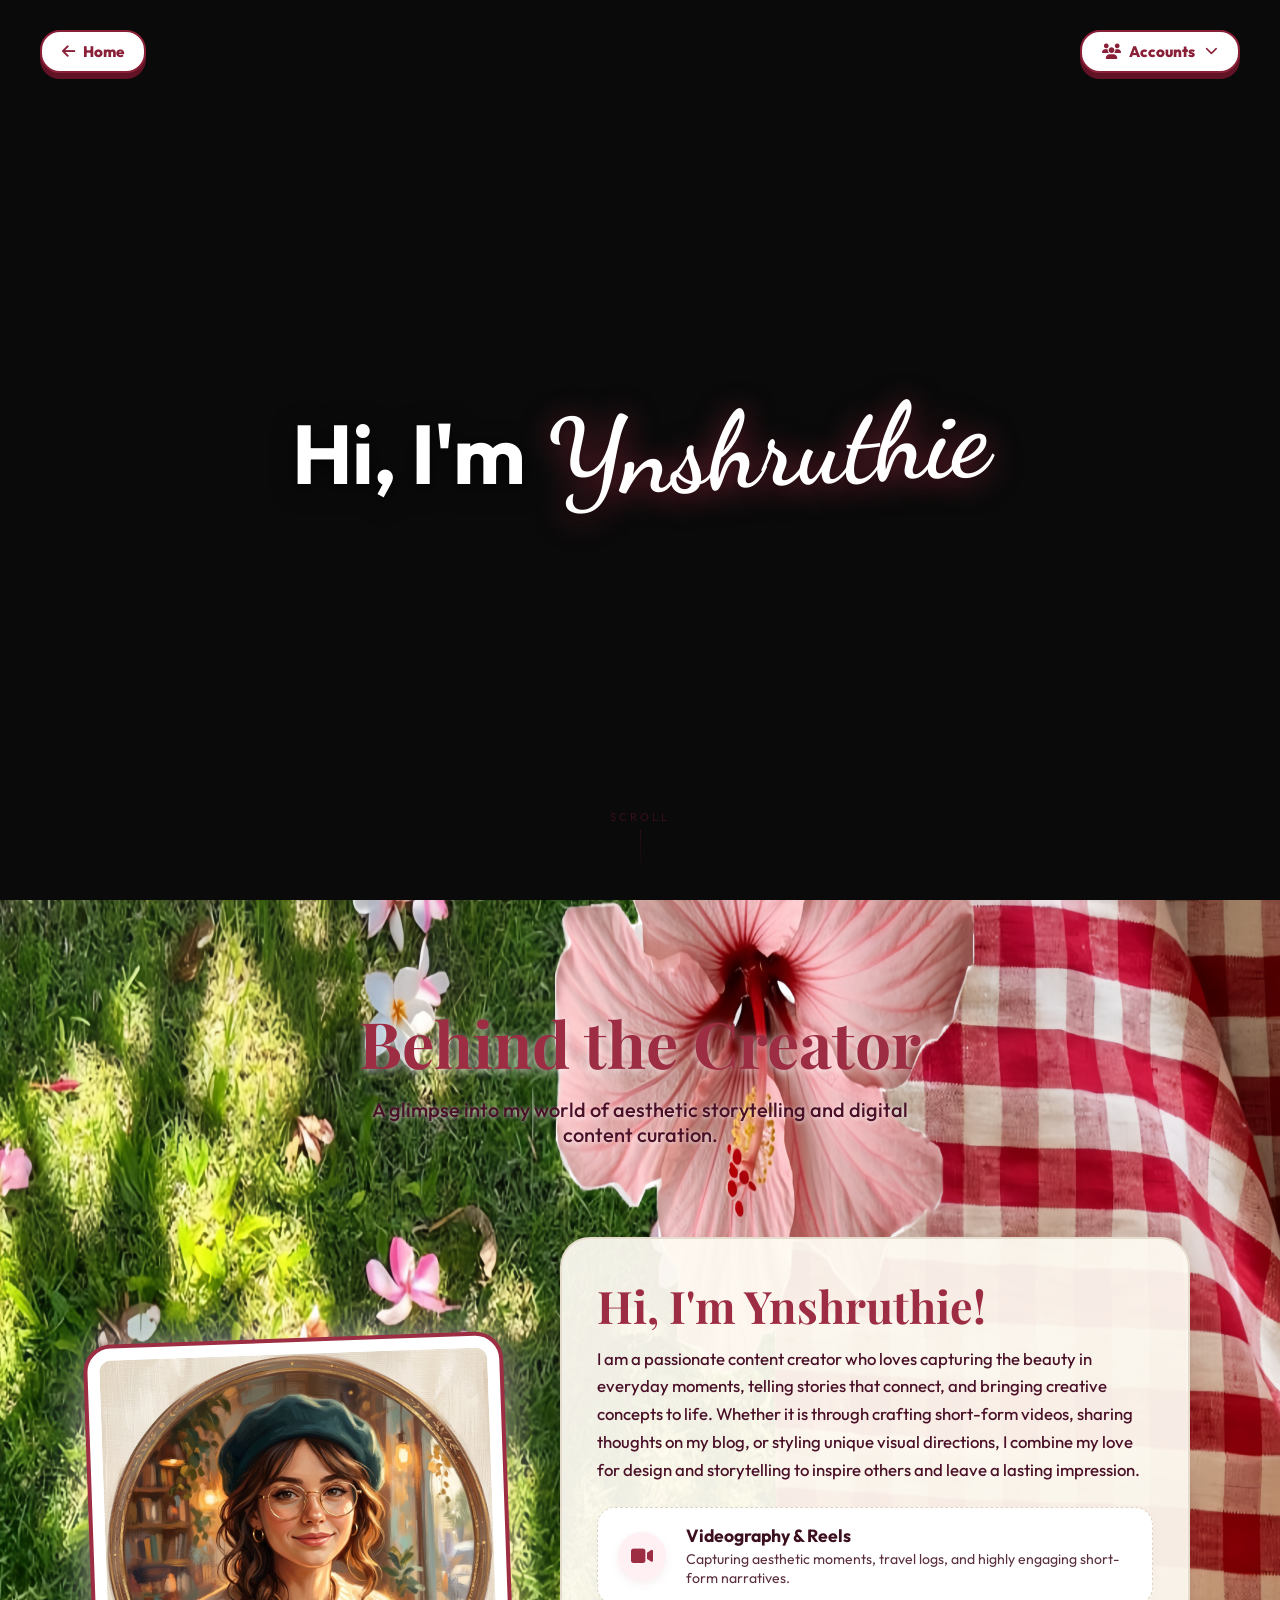
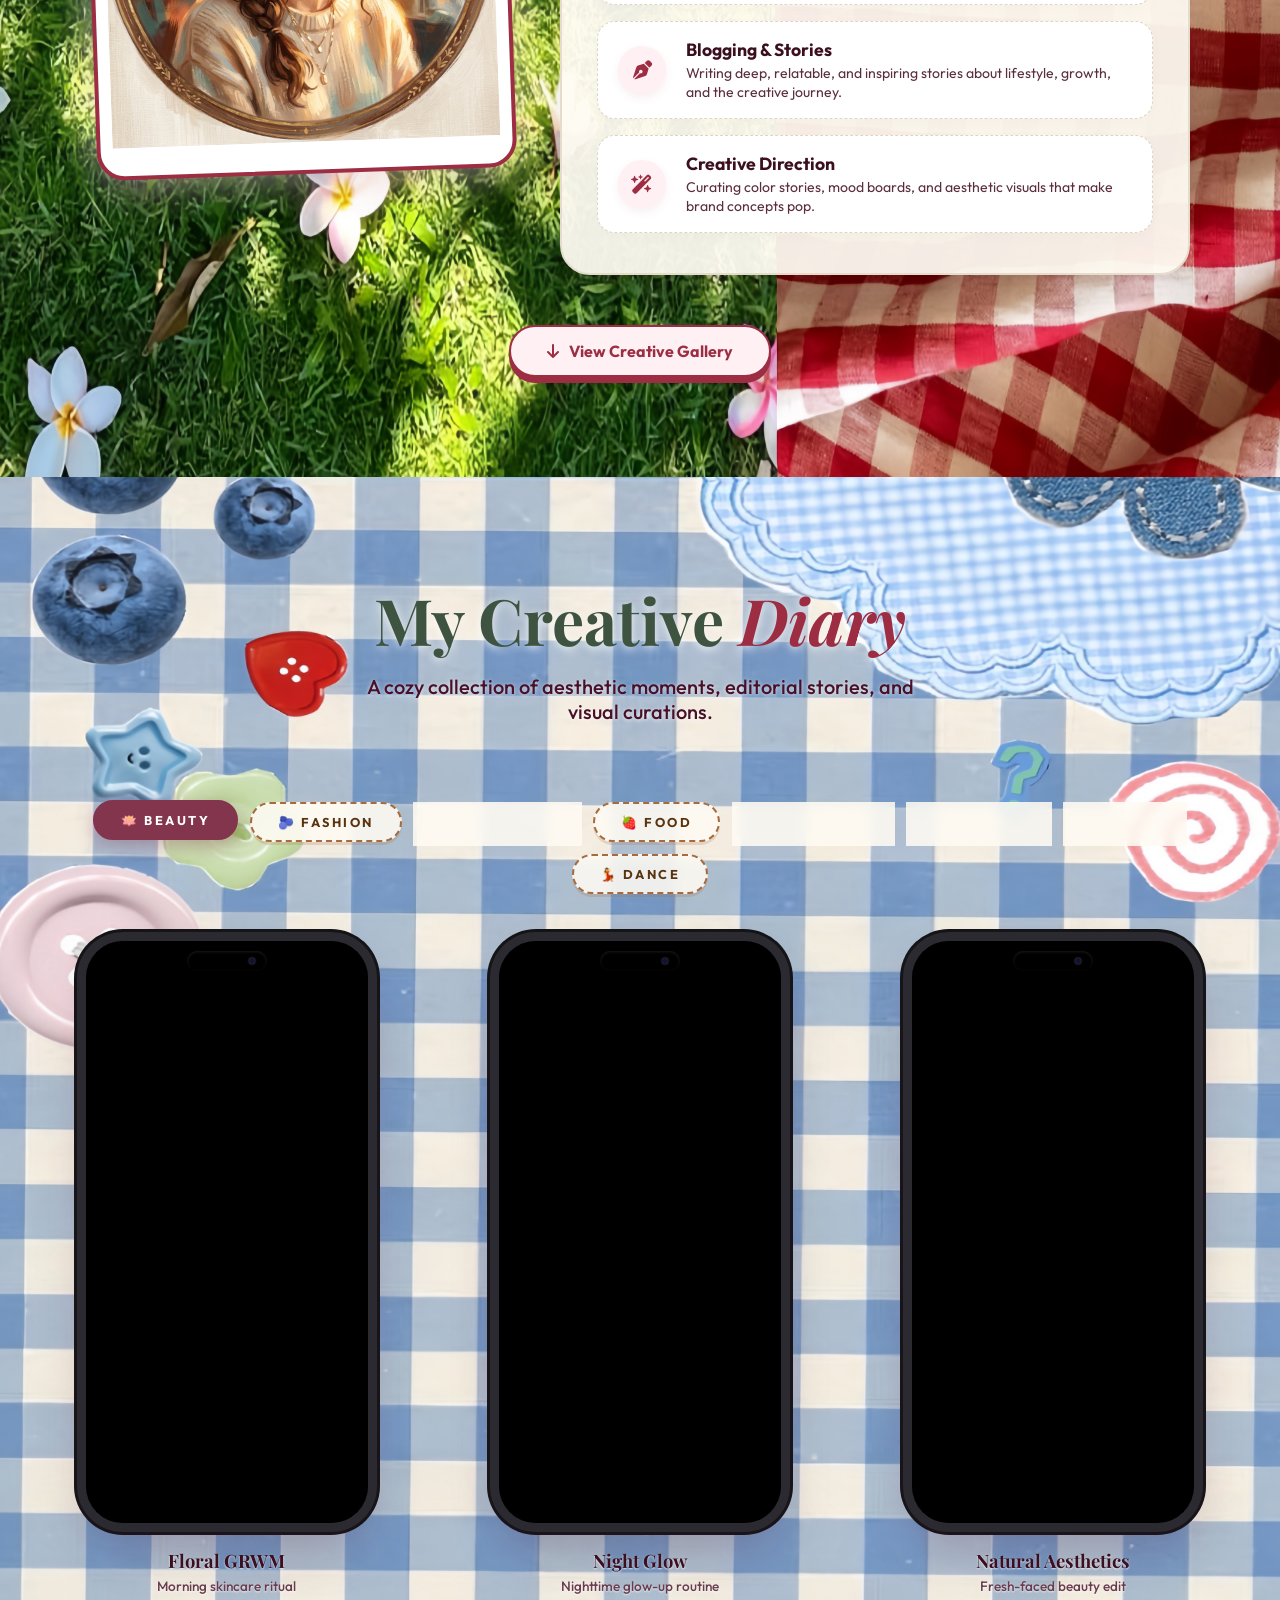
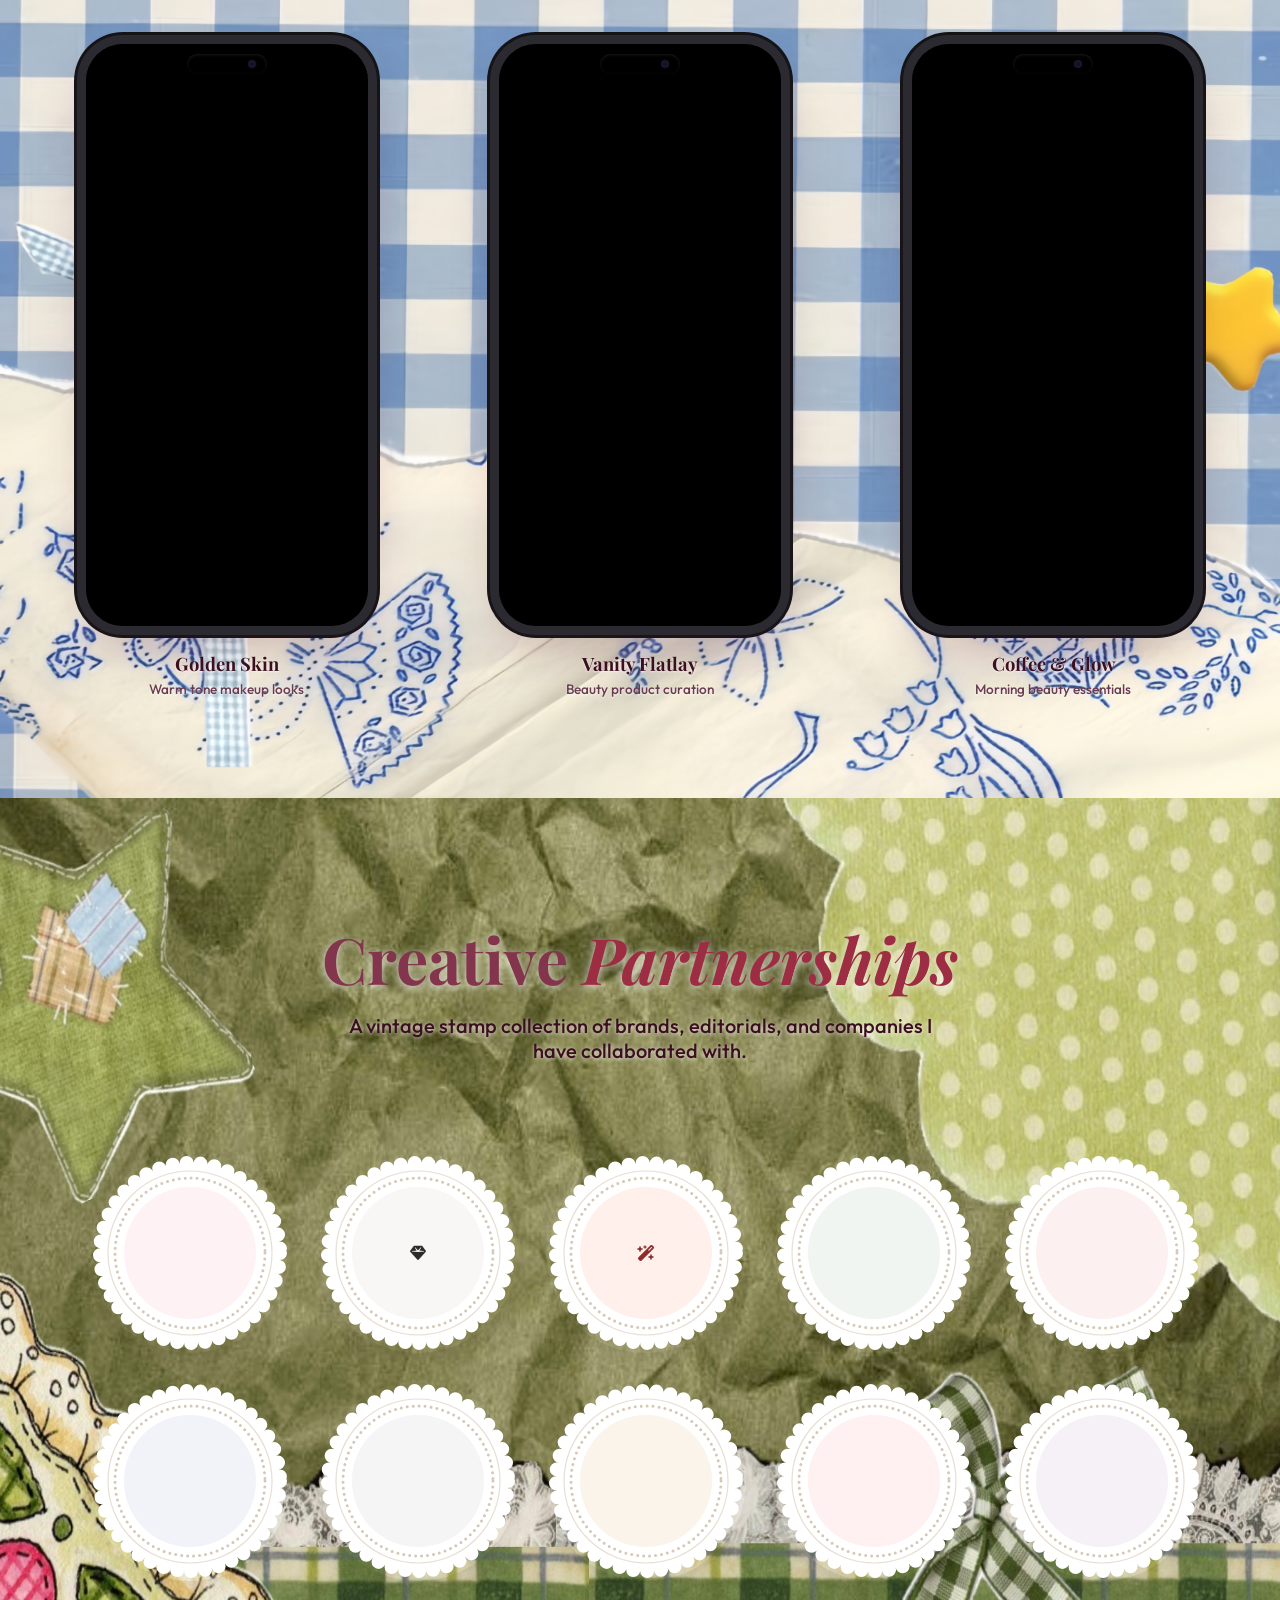
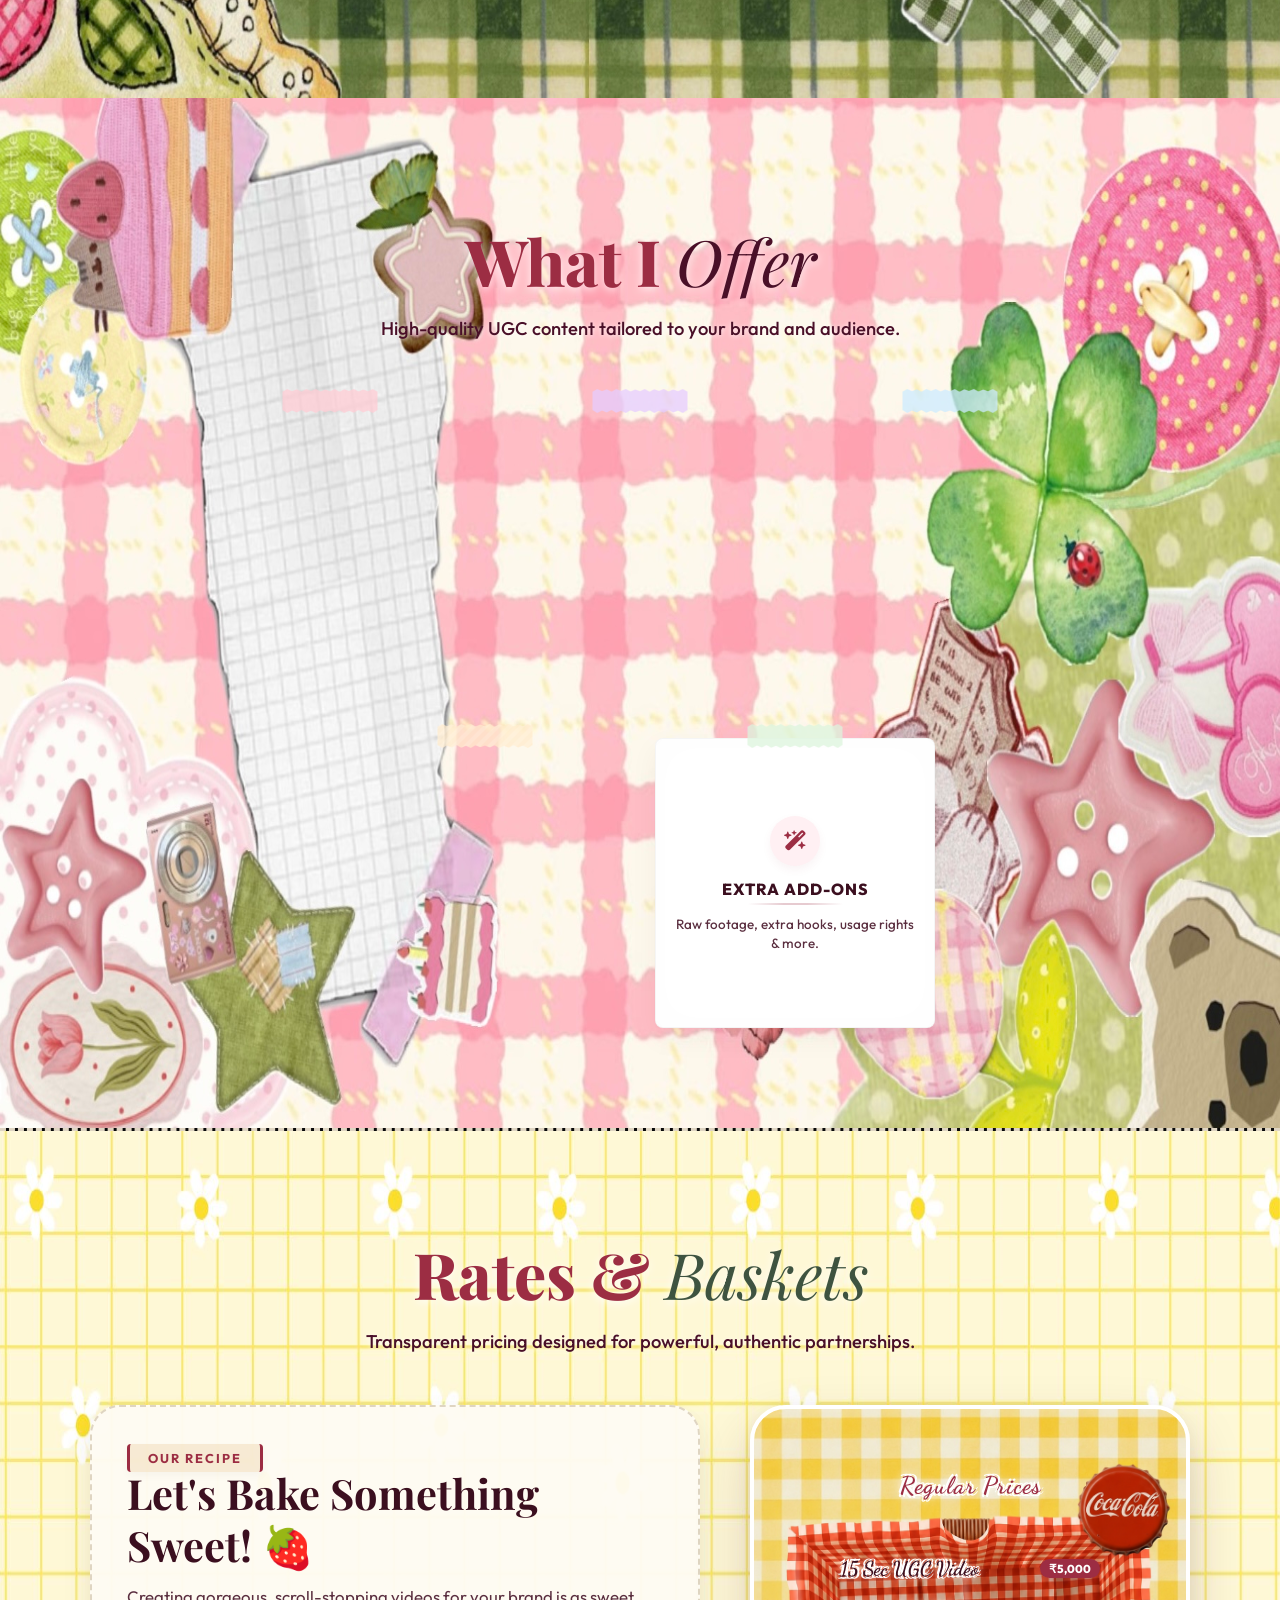
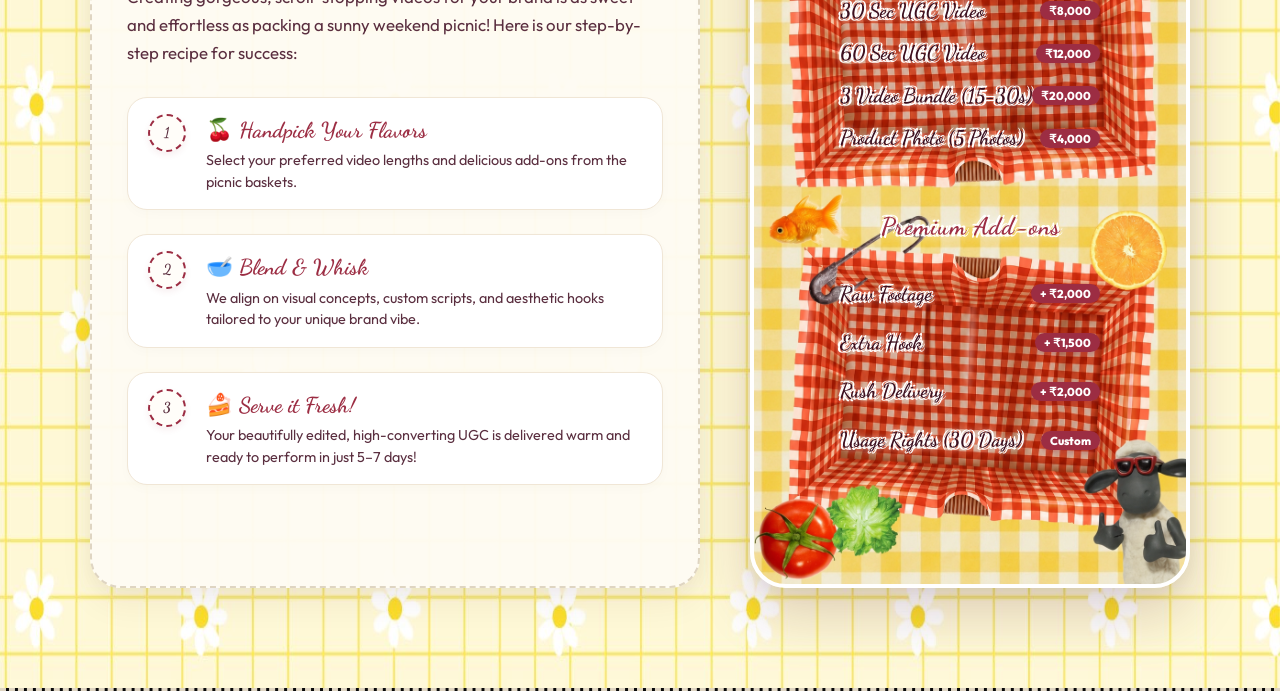
==== commit 3ef1610e: "hi" ====
--- a/content.html
+++ b/content.html
@@ -499,6 +499,220 @@
         .home-btn:hover {
             transform: translateY(3px);
             box-shadow: 0 3px 0 #611224;
+        }
+
+        /* ── Accounts Dropdown ── */
+        .accounts-dropdown-wrapper {
+            position: absolute;
+            top: 30px;
+            right: 40px;
+            z-index: 1000;
+            font-family: 'Outfit', sans-serif;
+        }
+
+        .accounts-btn {
+            background: #fff;
+            border: 2px solid #8a1f38;
+            color: #8a1f38;
+            padding: 10px 20px;
+            border-radius: 20px;
+            font-family: 'Outfit', sans-serif;
+            font-weight: 800;
+            font-size: 0.95rem;
+            box-shadow: 0 6px 0 #611224;
+            transition: all 0.15s ease;
+            display: inline-flex;
+            align-items: center;
+            gap: 8px;
+            cursor: pointer;
+            outline: none;
+            user-select: none;
+        }
+
+        .accounts-btn:hover {
+            transform: translateY(3px);
+            box-shadow: 0 3px 0 #611224;
+            background: #fff5f7;
+        }
+
+        .accounts-dropdown-wrapper.active .accounts-btn {
+            transform: translateY(3px);
+            box-shadow: 0 3px 0 #611224;
+            background: #8a1f38;
+            color: #fff;
+        }
+
+        .dropdown-chevron {
+            font-size: 0.8rem;
+            transition: transform 0.25s cubic-bezier(0.16, 1, 0.3, 1);
+            margin-left: 2px;
+        }
+
+        .accounts-dropdown-wrapper.active .dropdown-chevron {
+            transform: rotate(180deg);
+        }
+
+        .accounts-dropdown-menu {
+            position: absolute;
+            top: calc(100% + 12px);
+            right: 0;
+            min-width: 205px;
+            background: #ffffff;
+            border: 2px solid #8a1f38;
+            border-radius: 18px;
+            box-shadow: 0 12px 28px rgba(97, 18, 36, 0.2), 0 5px 0 #611224;
+            padding: 8px;
+            display: flex;
+            flex-direction: column;
+            gap: 4px;
+            opacity: 0;
+            visibility: hidden;
+            transform: translateY(-10px) scale(0.95);
+            transform-origin: top right;
+            transition: opacity 0.2s ease, transform 0.2s cubic-bezier(0.16, 1, 0.3, 1), visibility 0.2s;
+            pointer-events: none;
+            z-index: 1001;
+        }
+
+        .accounts-dropdown-wrapper.active .accounts-dropdown-menu {
+            opacity: 1;
+            visibility: visible;
+            transform: translateY(0) scale(1);
+            pointer-events: auto;
+        }
+
+        .accounts-item {
+            display: flex;
+            align-items: center;
+            gap: 12px;
+            padding: 10px 14px;
+            border-radius: 12px;
+            text-decoration: none;
+            color: #4a1525;
+            font-weight: 700;
+            font-size: 0.92rem;
+            transition: all 0.18s ease;
+            background: transparent;
+        }
+
+        .accounts-item .item-icon {
+            width: 32px;
+            height: 32px;
+            border-radius: 10px;
+            display: flex;
+            align-items: center;
+            justify-content: center;
+            font-size: 1.05rem;
+            transition: transform 0.18s ease, background 0.18s ease, color 0.18s ease;
+            flex-shrink: 0;
+        }
+
+        .accounts-item.ig .item-icon {
+            color: #E1306C;
+            background: rgba(225, 48, 108, 0.12);
+        }
+        .accounts-item.ig:hover {
+            background: rgba(225, 48, 108, 0.1);
+            color: #c12056;
+            transform: translateX(3px);
+        }
+        .accounts-item.ig:hover .item-icon {
+            background: linear-gradient(45deg, #f09433 0%, #e6683c 25%, #dc2743 50%, #cc2366 75%, #bc1888 100%);
+            color: #fff;
+            transform: scale(1.1);
+        }
+
+        .accounts-item.fb .item-icon {
+            color: #1877F2;
+            background: rgba(24, 119, 242, 0.12);
+        }
+        .accounts-item.fb:hover {
+            background: rgba(24, 119, 242, 0.1);
+            color: #1059bd;
+            transform: translateX(3px);
+        }
+        .accounts-item.fb:hover .item-icon {
+            background: #1877F2;
+            color: #fff;
+            transform: scale(1.1);
+        }
+
+        .accounts-item.pin .item-icon {
+            color: #E60023;
+            background: rgba(230, 0, 35, 0.12);
+        }
+        .accounts-item.pin:hover {
+            background: rgba(230, 0, 35, 0.1);
+            color: #bd001c;
+            transform: translateX(3px);
+        }
+        .accounts-item.pin:hover .item-icon {
+            background: #E60023;
+            color: #fff;
+            transform: scale(1.1);
+        }
+
+        .accounts-item.snap .item-icon {
+            color: #111;
+            background: #FFFC00;
+        }
+        .accounts-item.snap:hover {
+            background: rgba(255, 252, 0, 0.25);
+            color: #8c7600;
+            transform: translateX(3px);
+        }
+        .accounts-item.snap:hover .item-icon {
+            background: #FFFC00;
+            color: #000;
+            transform: scale(1.1);
+            box-shadow: 0 3px 8px rgba(0, 0, 0, 0.15);
+        }
+
+        .accounts-item.yt .item-icon {
+            color: #FF0000;
+            background: rgba(255, 0, 0, 0.12);
+        }
+        .accounts-item.yt:hover {
+            background: rgba(255, 0, 0, 0.08);
+            color: #cc0000;
+            transform: translateX(3px);
+        }
+        .accounts-item.yt:hover .item-icon {
+            background: #FF0000;
+            color: #fff;
+            transform: scale(1.1);
+        }
+
+        .accounts-item.linktree .item-icon {
+            color: #1ea342;
+            background: rgba(30, 163, 66, 0.12);
+        }
+        .accounts-item.linktree:hover {
+            background: rgba(30, 163, 66, 0.08);
+            color: #167a32;
+            transform: translateX(3px);
+        }
+        .accounts-item.linktree:hover .item-icon {
+            background: #28B873;
+            color: #fff;
+            transform: scale(1.1);
+        }
+
+        .accounts-item span {
+            flex: 1;
+        }
+
+        .accounts-item .item-arrow {
+            font-size: 0.72rem;
+            opacity: 0;
+            transform: translateX(-4px);
+            transition: all 0.18s ease;
+            color: inherit;
+        }
+
+        .accounts-item:hover .item-arrow {
+            opacity: 0.6;
+            transform: translateX(0);
         }
 
 
@@ -1881,6 +2095,23 @@
             }
         }
 
+        @media (max-width: 600px) {
+            .home-btn {
+                top: 20px;
+                left: 18px;
+                padding: 8px 14px;
+                font-size: 0.85rem;
+            }
+            .accounts-dropdown-wrapper {
+                top: 20px;
+                right: 18px;
+            }
+            .accounts-btn {
+                padding: 8px 14px;
+                font-size: 0.85rem;
+            }
+        }
+
     </style>
 </head>
 
@@ -1888,6 +2119,45 @@
 
     <!-- ── Home Button ── -->
     <a href="index.html" class="home-btn"><i class="fa-solid fa-arrow-left"></i> Home</a>
+
+    <!-- ── Accounts Dropdown ── -->
+    <div class="accounts-dropdown-wrapper" id="accountsDropdown">
+        <button class="accounts-btn" id="accountsBtn" aria-expanded="false" aria-haspopup="true" aria-label="Social Accounts Menu">
+            <i class="fa-solid fa-users"></i> Accounts <i class="fa-solid fa-chevron-down dropdown-chevron"></i>
+        </button>
+        <div class="accounts-dropdown-menu" id="accountsMenu" role="menu">
+            <a href="https://instagram.com" target="_blank" rel="noopener noreferrer" class="accounts-item ig" role="menuitem">
+                <div class="item-icon"><i class="fa-brands fa-instagram"></i></div>
+                <span>Instagram</span>
+                <i class="fa-solid fa-arrow-up-right-from-square item-arrow"></i>
+            </a>
+            <a href="https://facebook.com" target="_blank" rel="noopener noreferrer" class="accounts-item fb" role="menuitem">
+                <div class="item-icon"><i class="fa-brands fa-facebook-f"></i></div>
+                <span>Facebook</span>
+                <i class="fa-solid fa-arrow-up-right-from-square item-arrow"></i>
+            </a>
+            <a href="https://pinterest.com" target="_blank" rel="noopener noreferrer" class="accounts-item pin" role="menuitem">
+                <div class="item-icon"><i class="fa-brands fa-pinterest-p"></i></div>
+                <span>Pinterest</span>
+                <i class="fa-solid fa-arrow-up-right-from-square item-arrow"></i>
+            </a>
+            <a href="https://snapchat.com" target="_blank" rel="noopener noreferrer" class="accounts-item snap" role="menuitem">
+                <div class="item-icon"><i class="fa-brands fa-snapchat"></i></div>
+                <span>Snapchat</span>
+                <i class="fa-solid fa-arrow-up-right-from-square item-arrow"></i>
+            </a>
+            <a href="https://youtube.com" target="_blank" rel="noopener noreferrer" class="accounts-item yt" role="menuitem">
+                <div class="item-icon"><i class="fa-brands fa-youtube"></i></div>
+                <span>YouTube</span>
+                <i class="fa-solid fa-arrow-up-right-from-square item-arrow"></i>
+            </a>
+            <a href="https://linktr.ee" target="_blank" rel="noopener noreferrer" class="accounts-item linktree" role="menuitem">
+                <div class="item-icon"><svg viewBox="0 0 24 24" width="16" height="16" fill="currentColor" style="display:block;"><path d="m13.736 5.853 4.005-4.117 2.325 2.38-4.2 4.005h5.908v3.305h-5.937l4.229 4.108-2.325 2.38-4.005-4.117v5.979H10.264v-5.979l-4.005 4.117-2.325-2.38 4.2-4.005H2.226V8.121h5.909l-4.2-4.005 2.325-2.38 4.004 4.117V0h3.472v5.853z"/></svg></div>
+                <span>Linktree</span>
+                <i class="fa-solid fa-arrow-up-right-from-square item-arrow"></i>
+            </a>
+        </div>
+    </div>
 
 
     <!-- ── Hero with intro.mov background ── -->
@@ -2579,6 +2849,35 @@
         });
     });
 
+    // ── Accounts Dropdown Toggle ──
+    const accountsDropdown = document.getElementById('accountsDropdown');
+    const accountsBtn = document.getElementById('accountsBtn');
+
+    if (accountsBtn && accountsDropdown) {
+        accountsBtn.addEventListener('click', function(e) {
+            e.stopPropagation();
+            const isOpen = accountsDropdown.classList.toggle('active');
+            accountsBtn.setAttribute('aria-expanded', isOpen);
+        });
+
+        // Close when clicking outside
+        document.addEventListener('click', function(e) {
+            if (!accountsDropdown.contains(e.target)) {
+                accountsDropdown.classList.remove('active');
+                accountsBtn.setAttribute('aria-expanded', 'false');
+            }
+        });
+
+        // Close on Escape key
+        document.addEventListener('keydown', function(e) {
+            if (e.key === 'Escape' && accountsDropdown.classList.contains('active')) {
+                accountsDropdown.classList.remove('active');
+                accountsBtn.setAttribute('aria-expanded', 'false');
+                accountsBtn.focus();
+            }
+        });
+    }
+
     // ── Initialize with default category (beauty) ──
     window.addEventListener('DOMContentLoaded', function() {
         switchCategory('beauty');
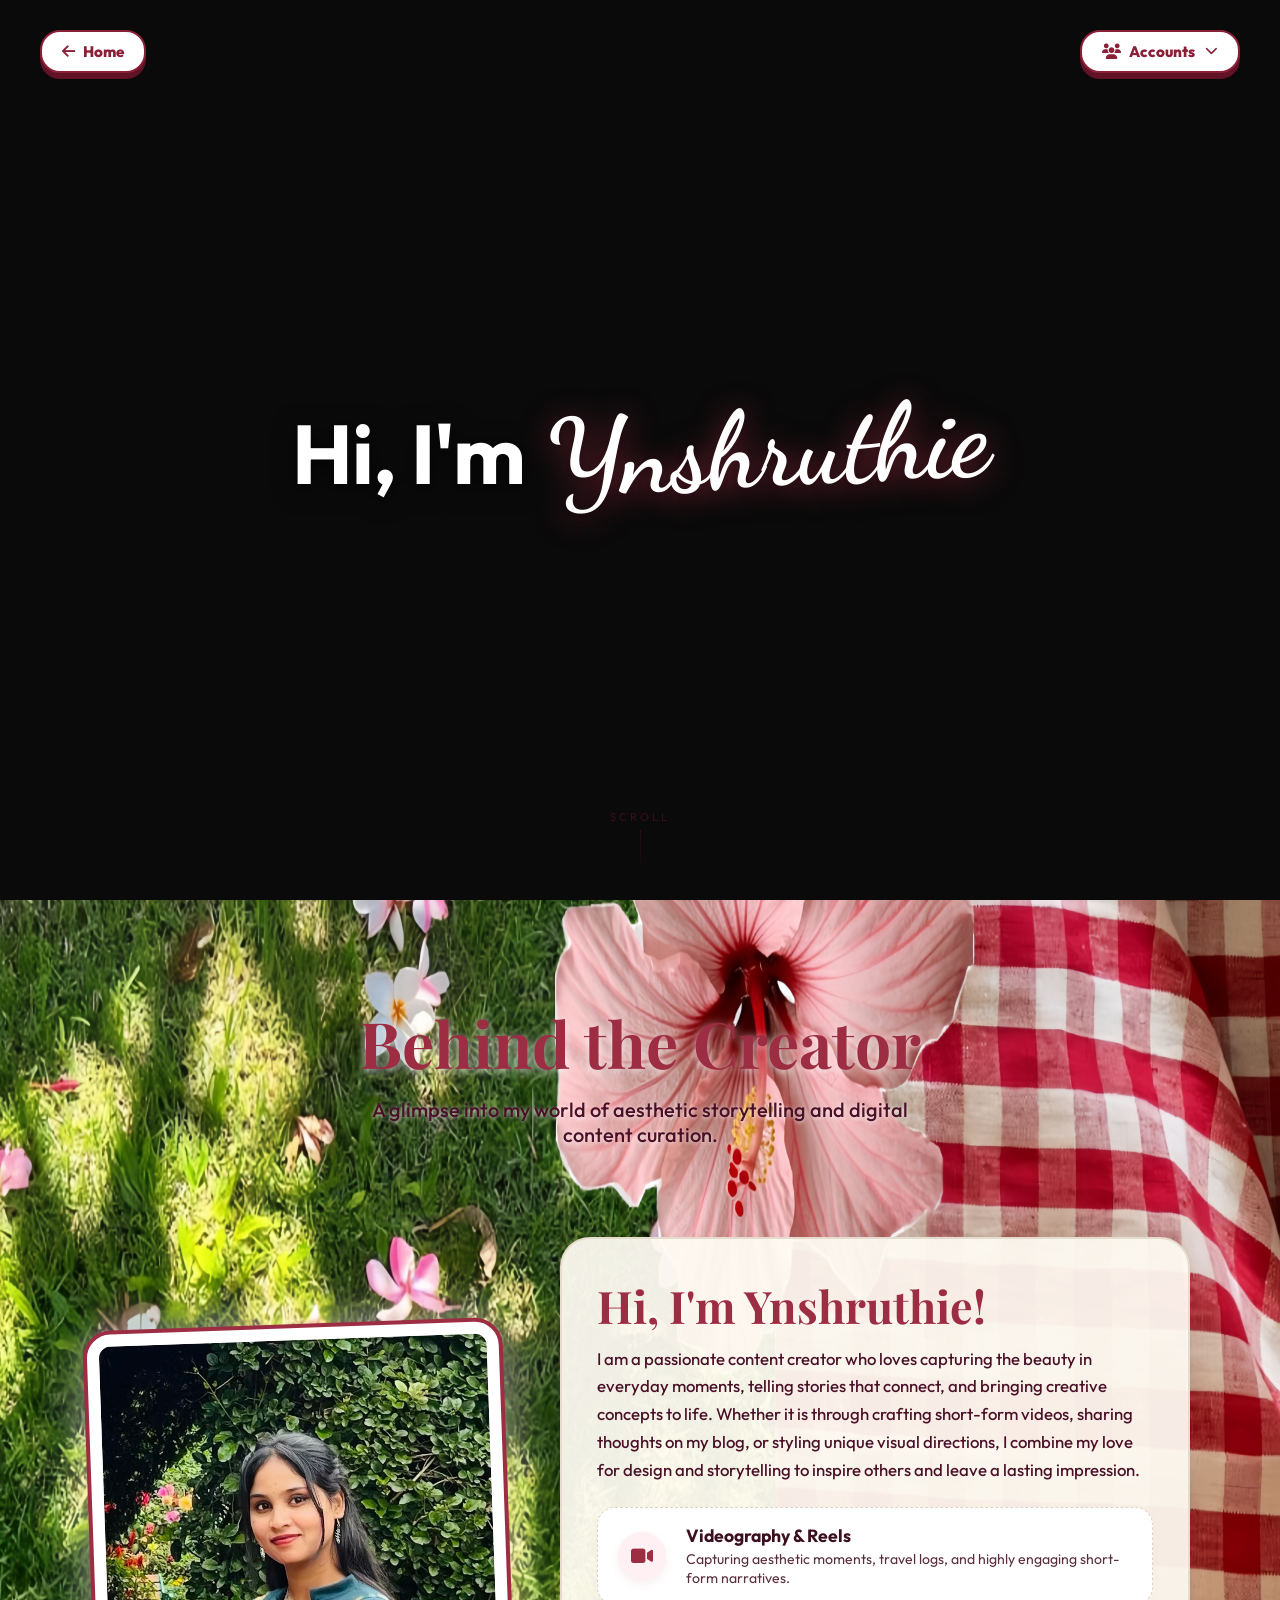
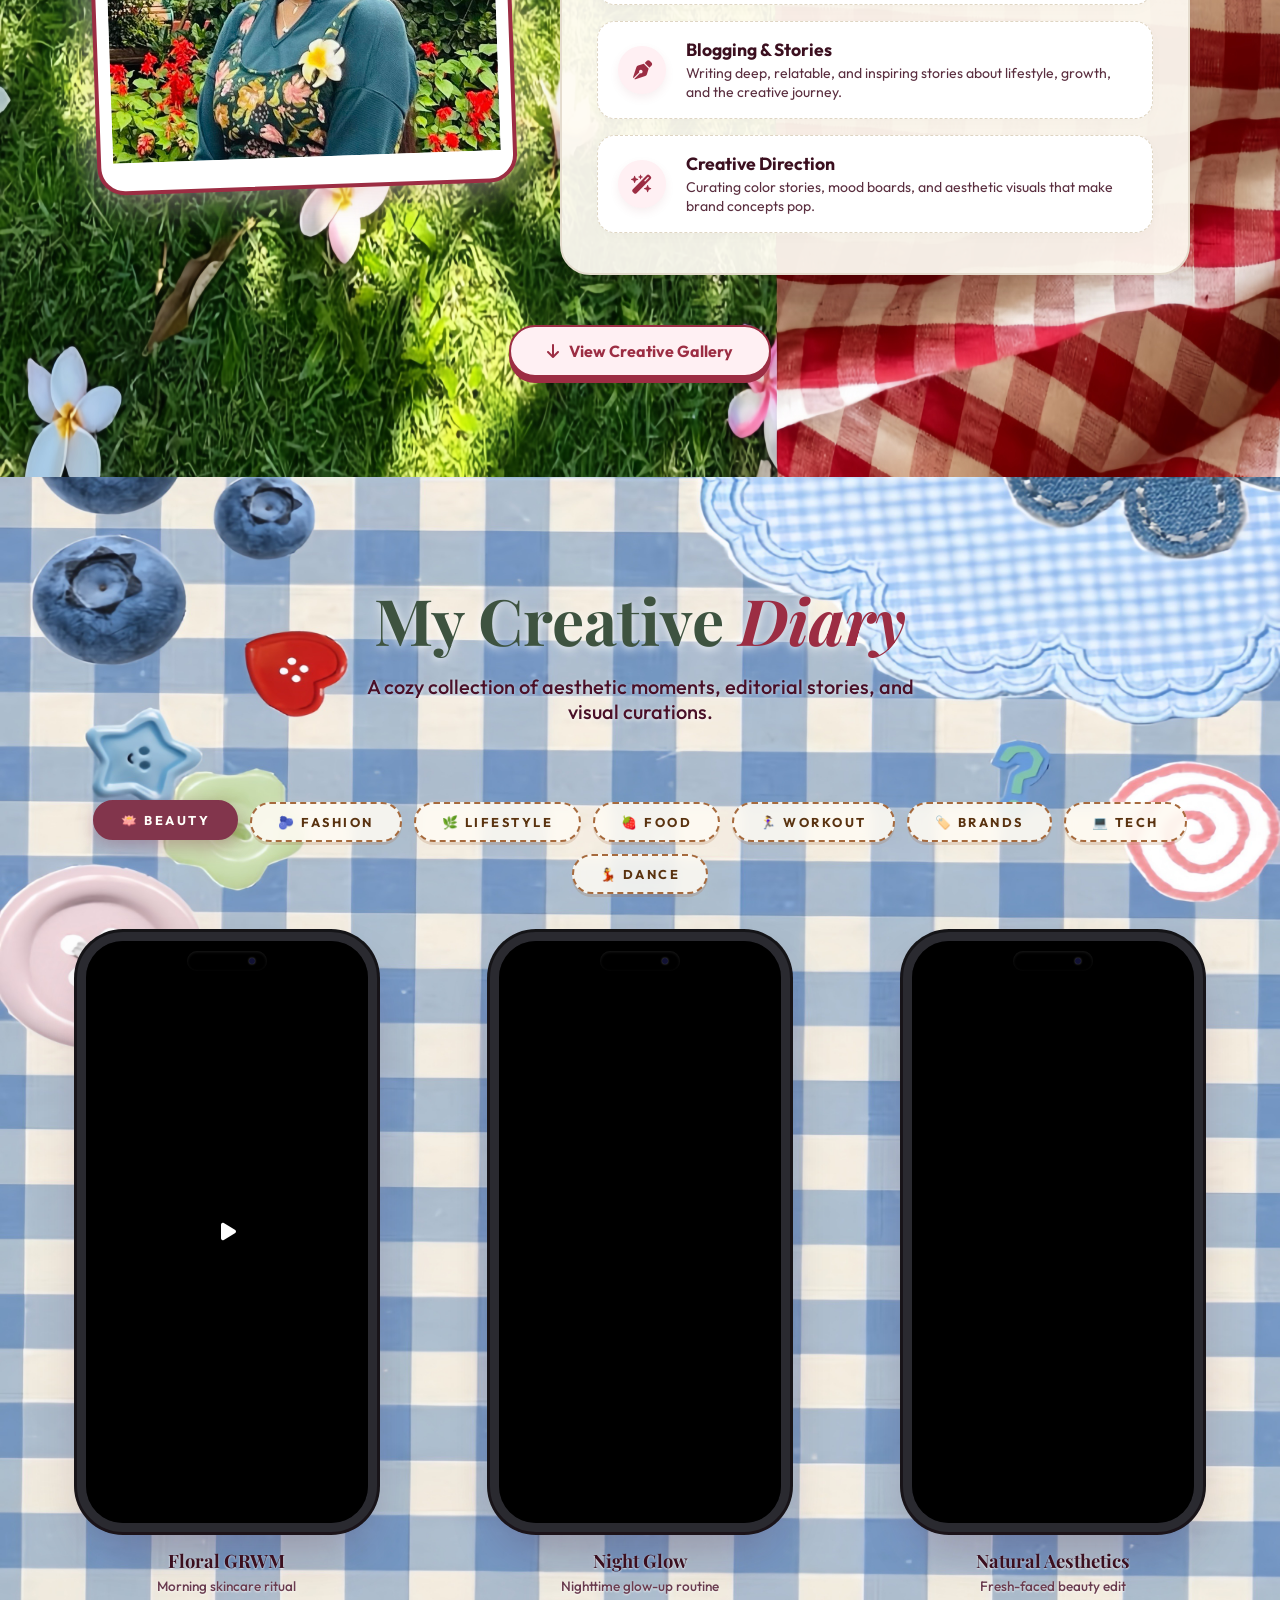
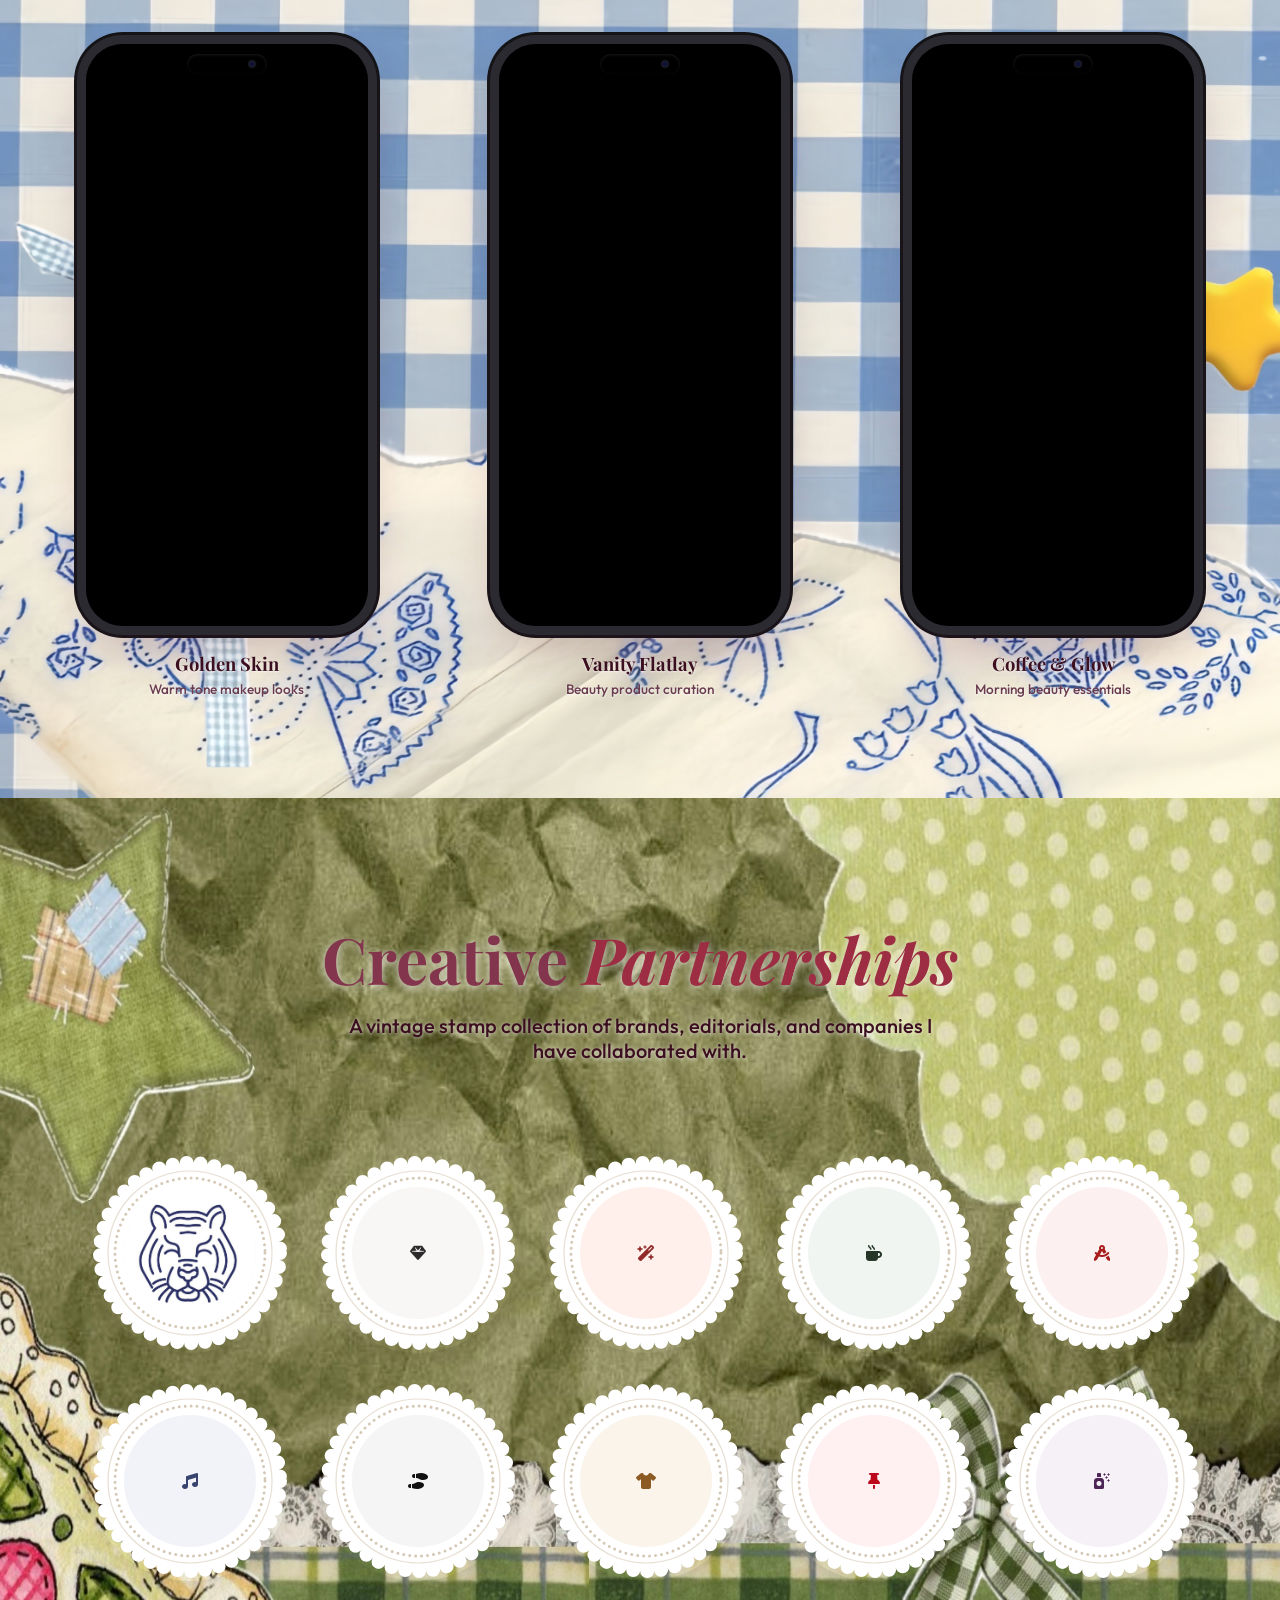
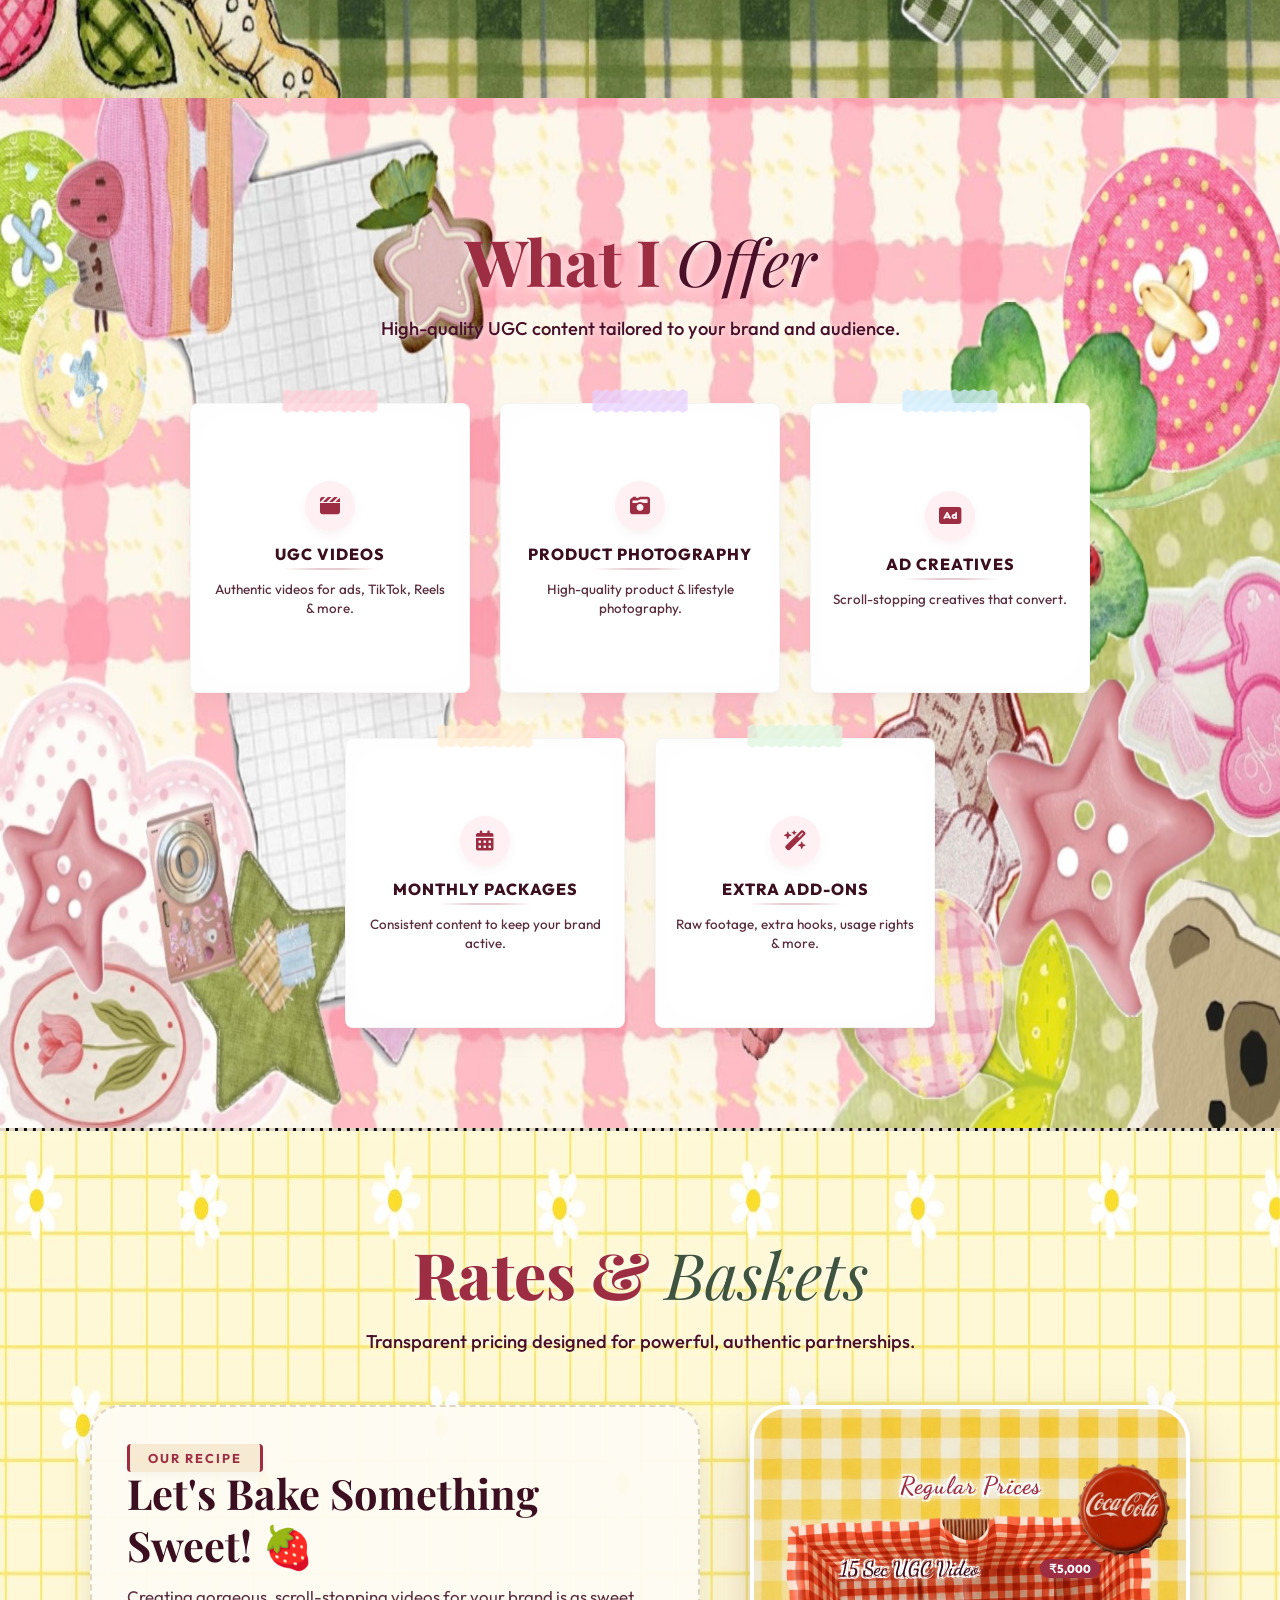
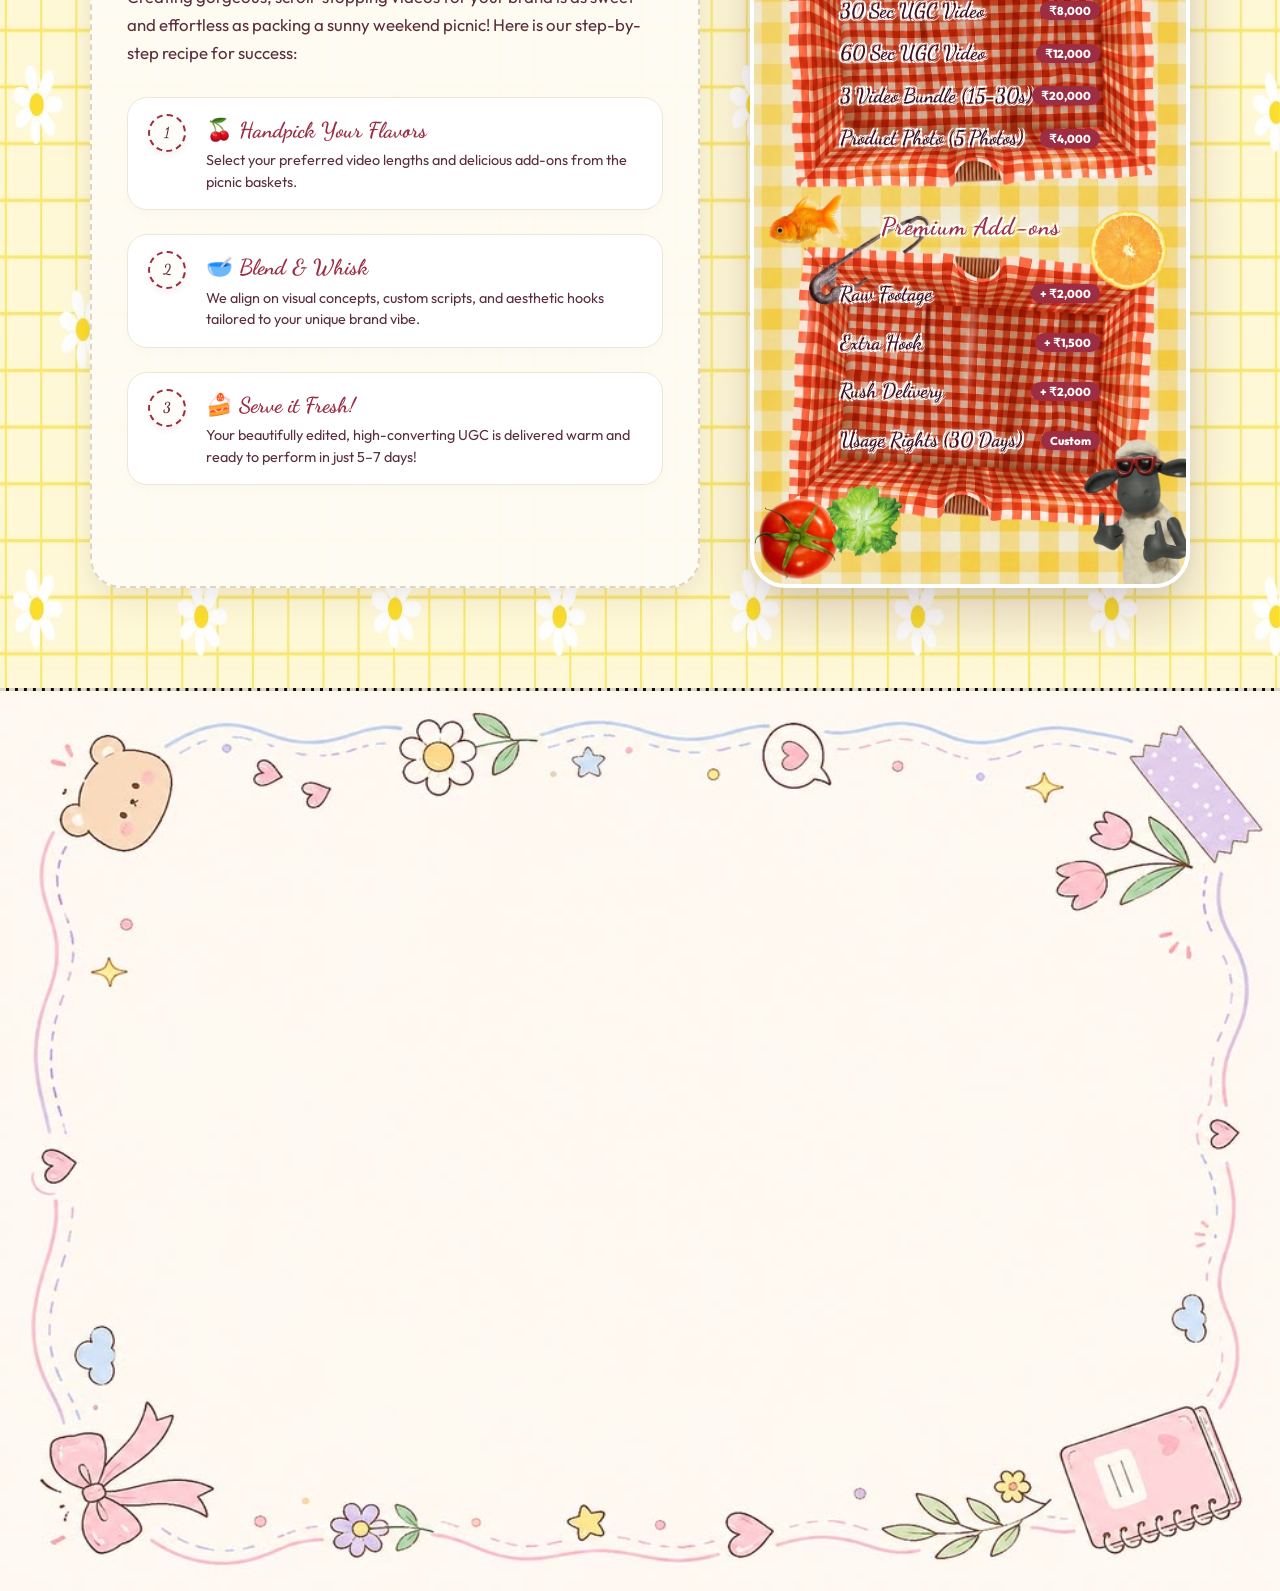
==== commit 48df0126: "Update content.html" ====
--- a/content.html
+++ b/content.html
@@ -2112,6 +2112,19 @@
             }
         }
 
+        /* ── Extra Section (content10.jpg background) ── */
+        .extra-section {
+            position: relative;
+            width: 100%;
+            min-height: 100vh;
+            background: url('Assests/content10.jpg') center center / 100% 100% no-repeat;
+            display: flex;
+            flex-direction: column;
+            justify-content: center;
+            align-items: center;
+            padding: 100px 20px;
+            overflow: hidden;
+        }
     </style>
 </head>
 
@@ -2686,6 +2699,11 @@
             </div>
         </div>
     </section>
+
+    <!-- ── Extra Section (content10.jpg background) ── -->
+    <section class="extra-section" id="extra">
+    </section>
+
 
 <script>
     // ── Video source library ──
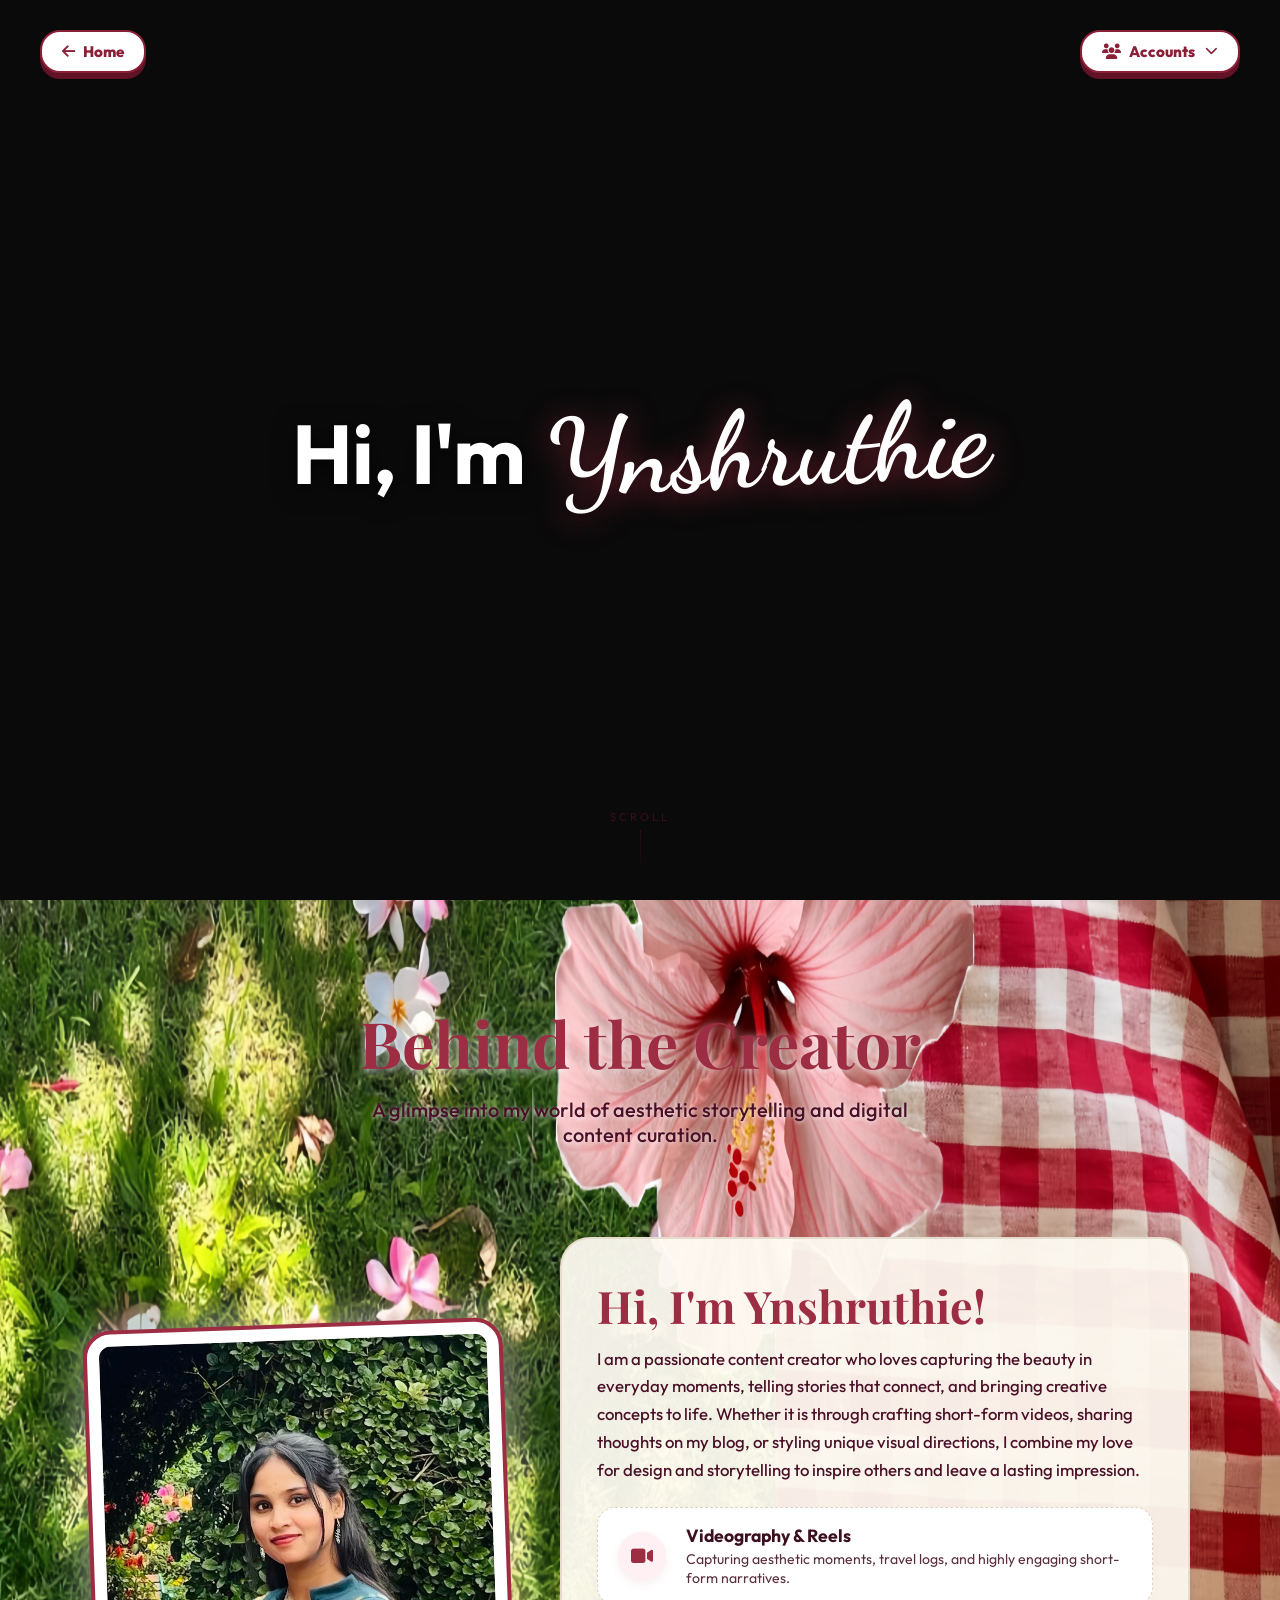
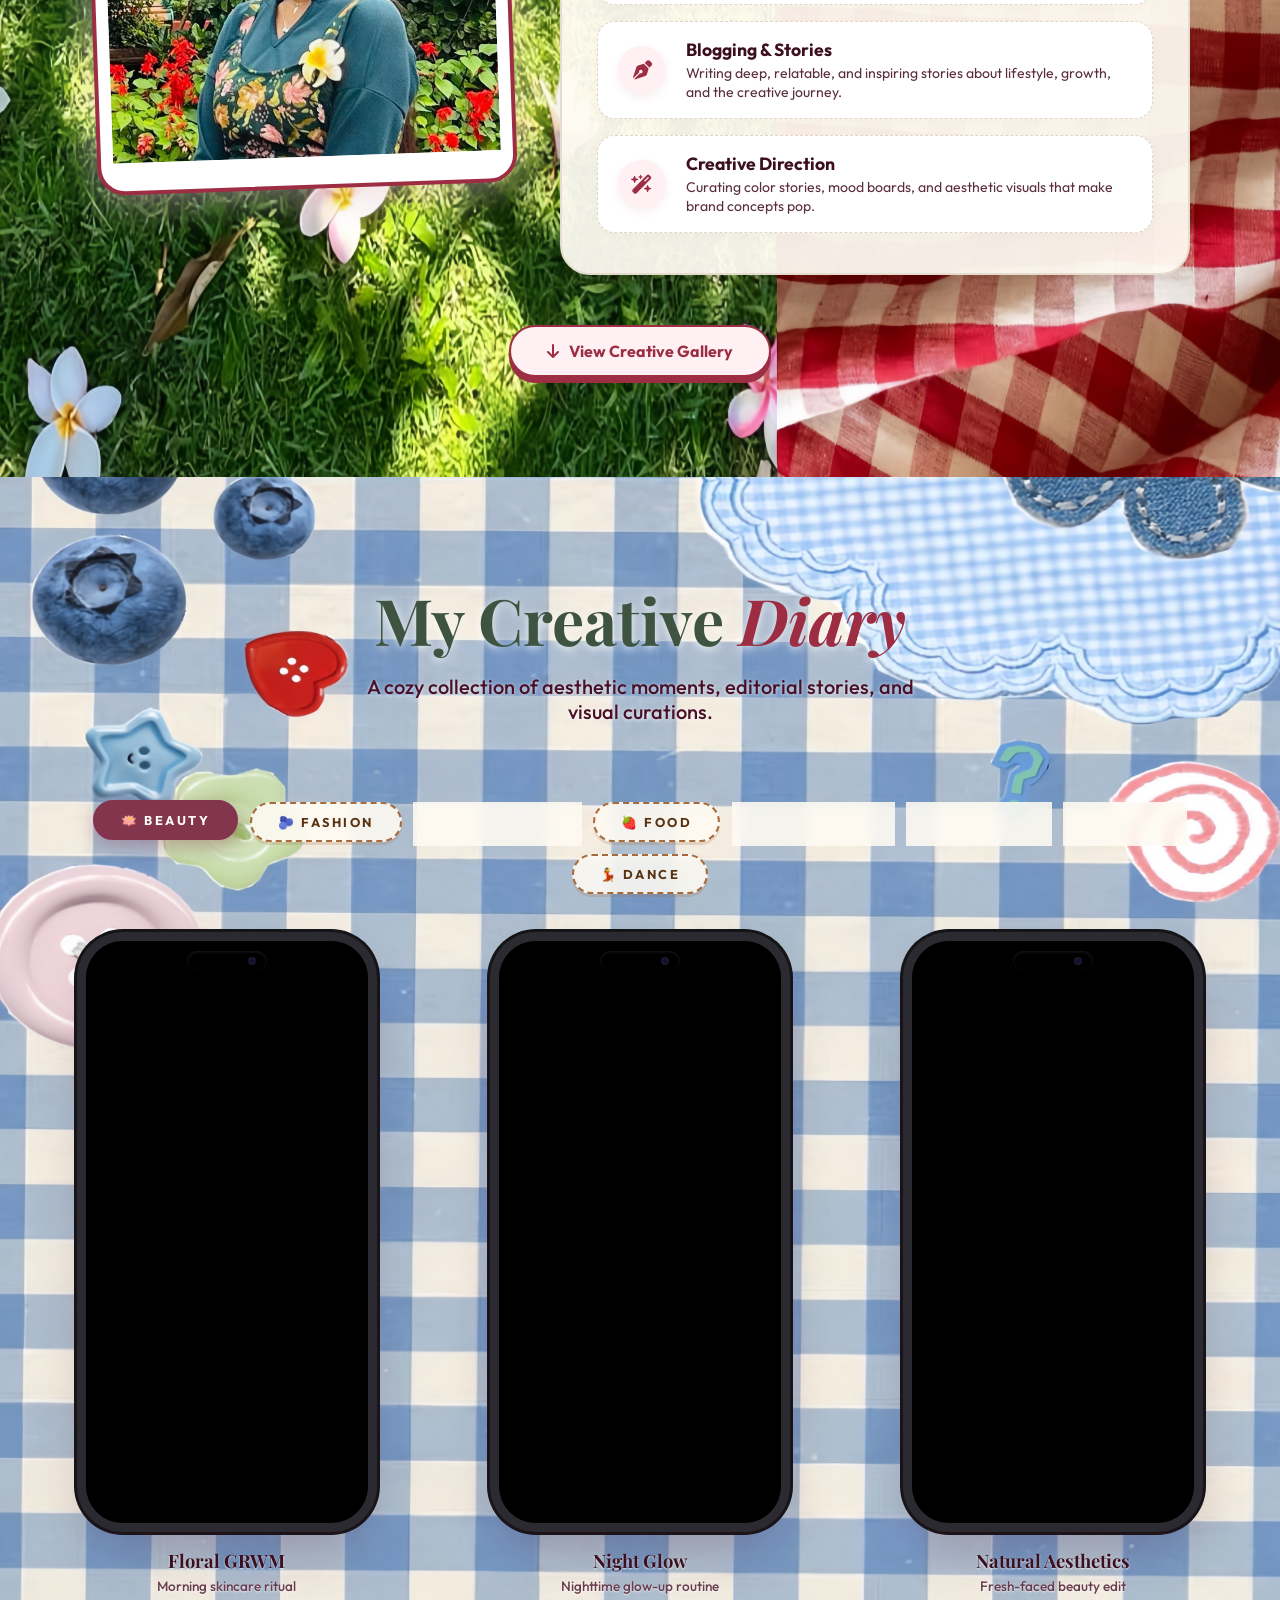
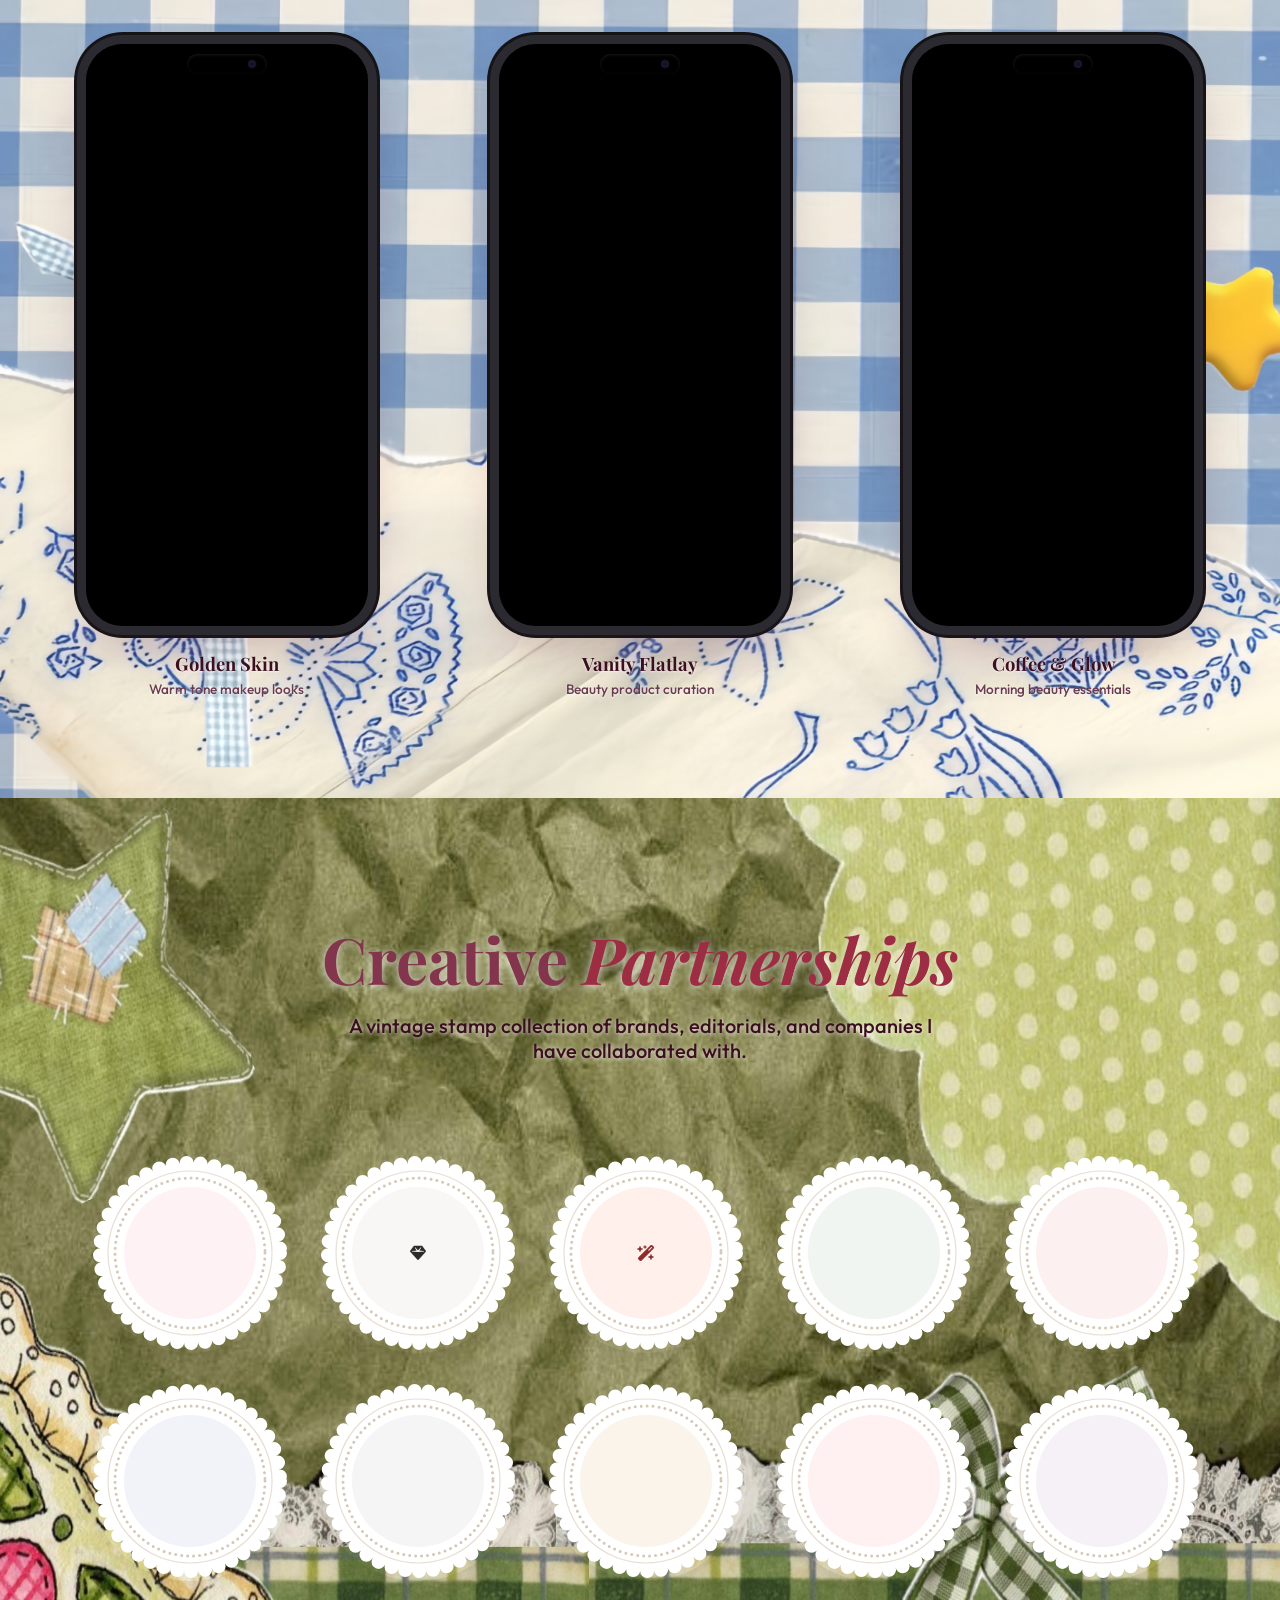
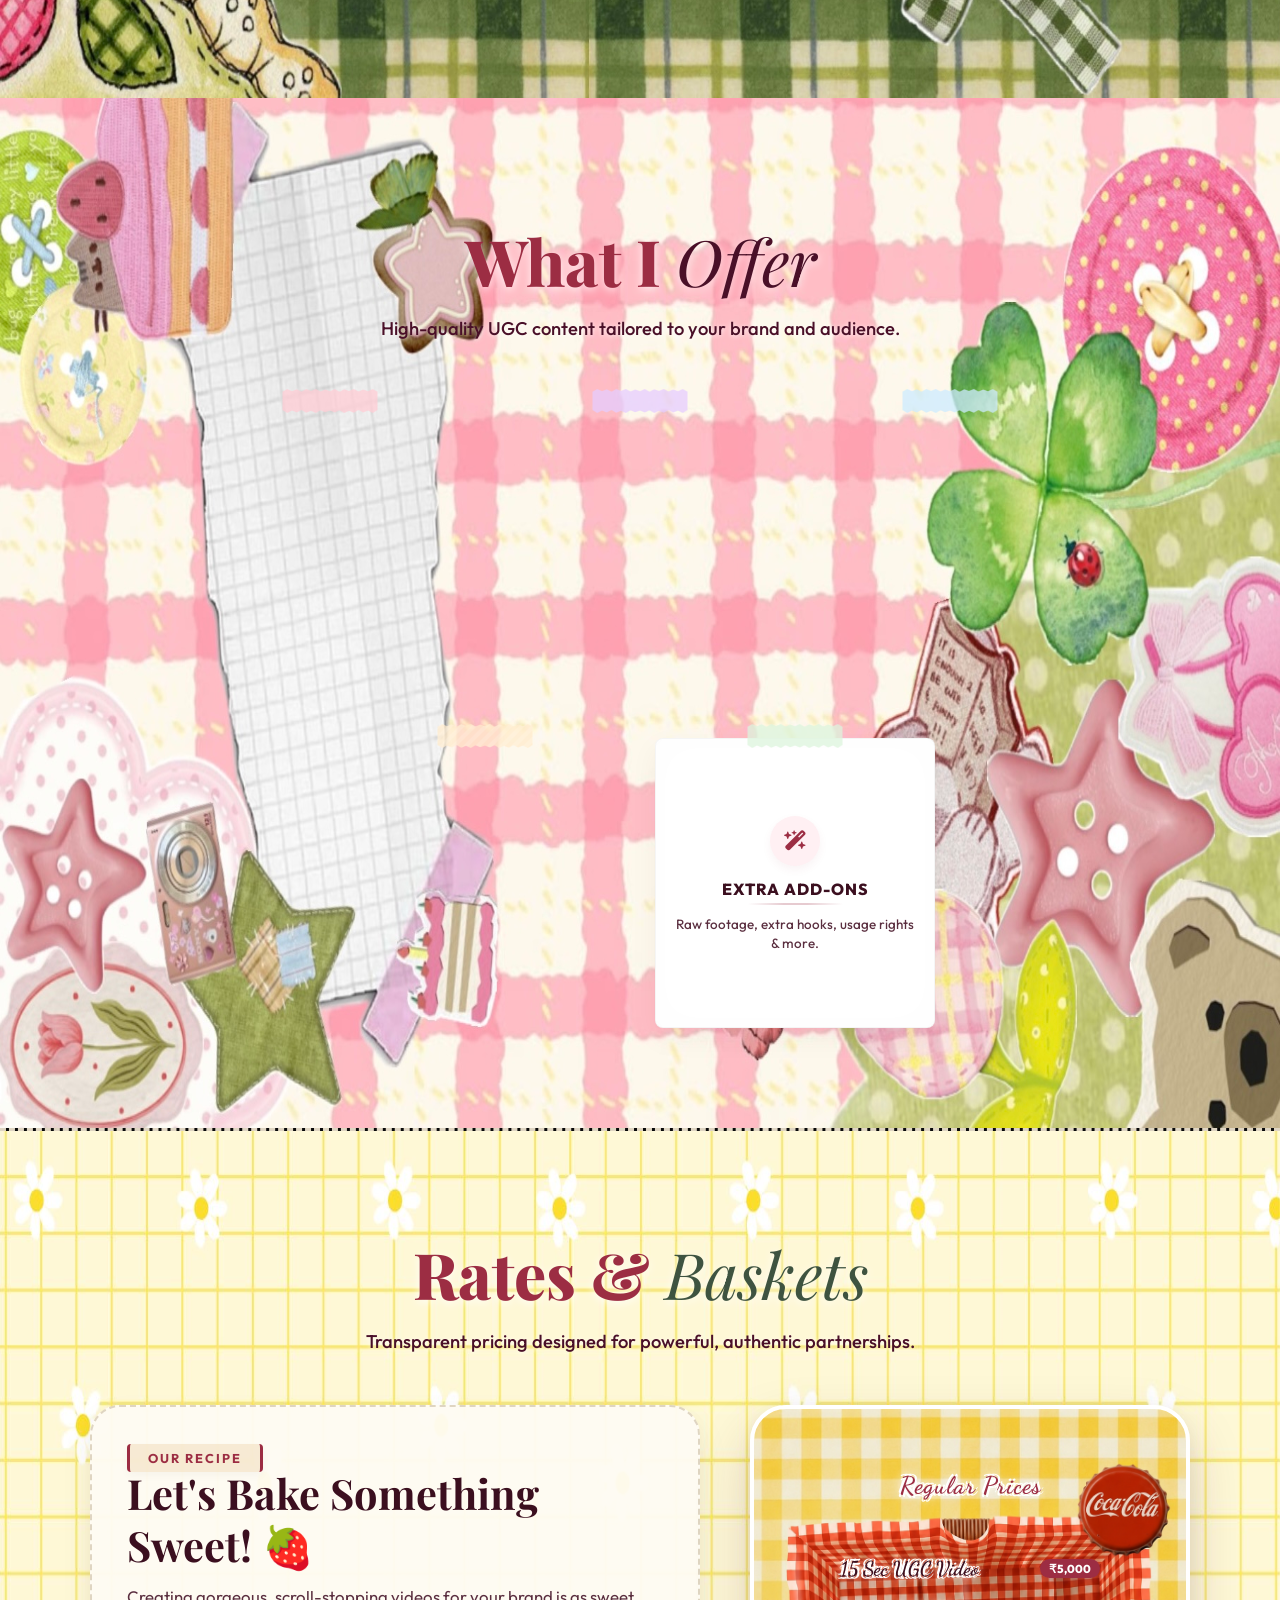
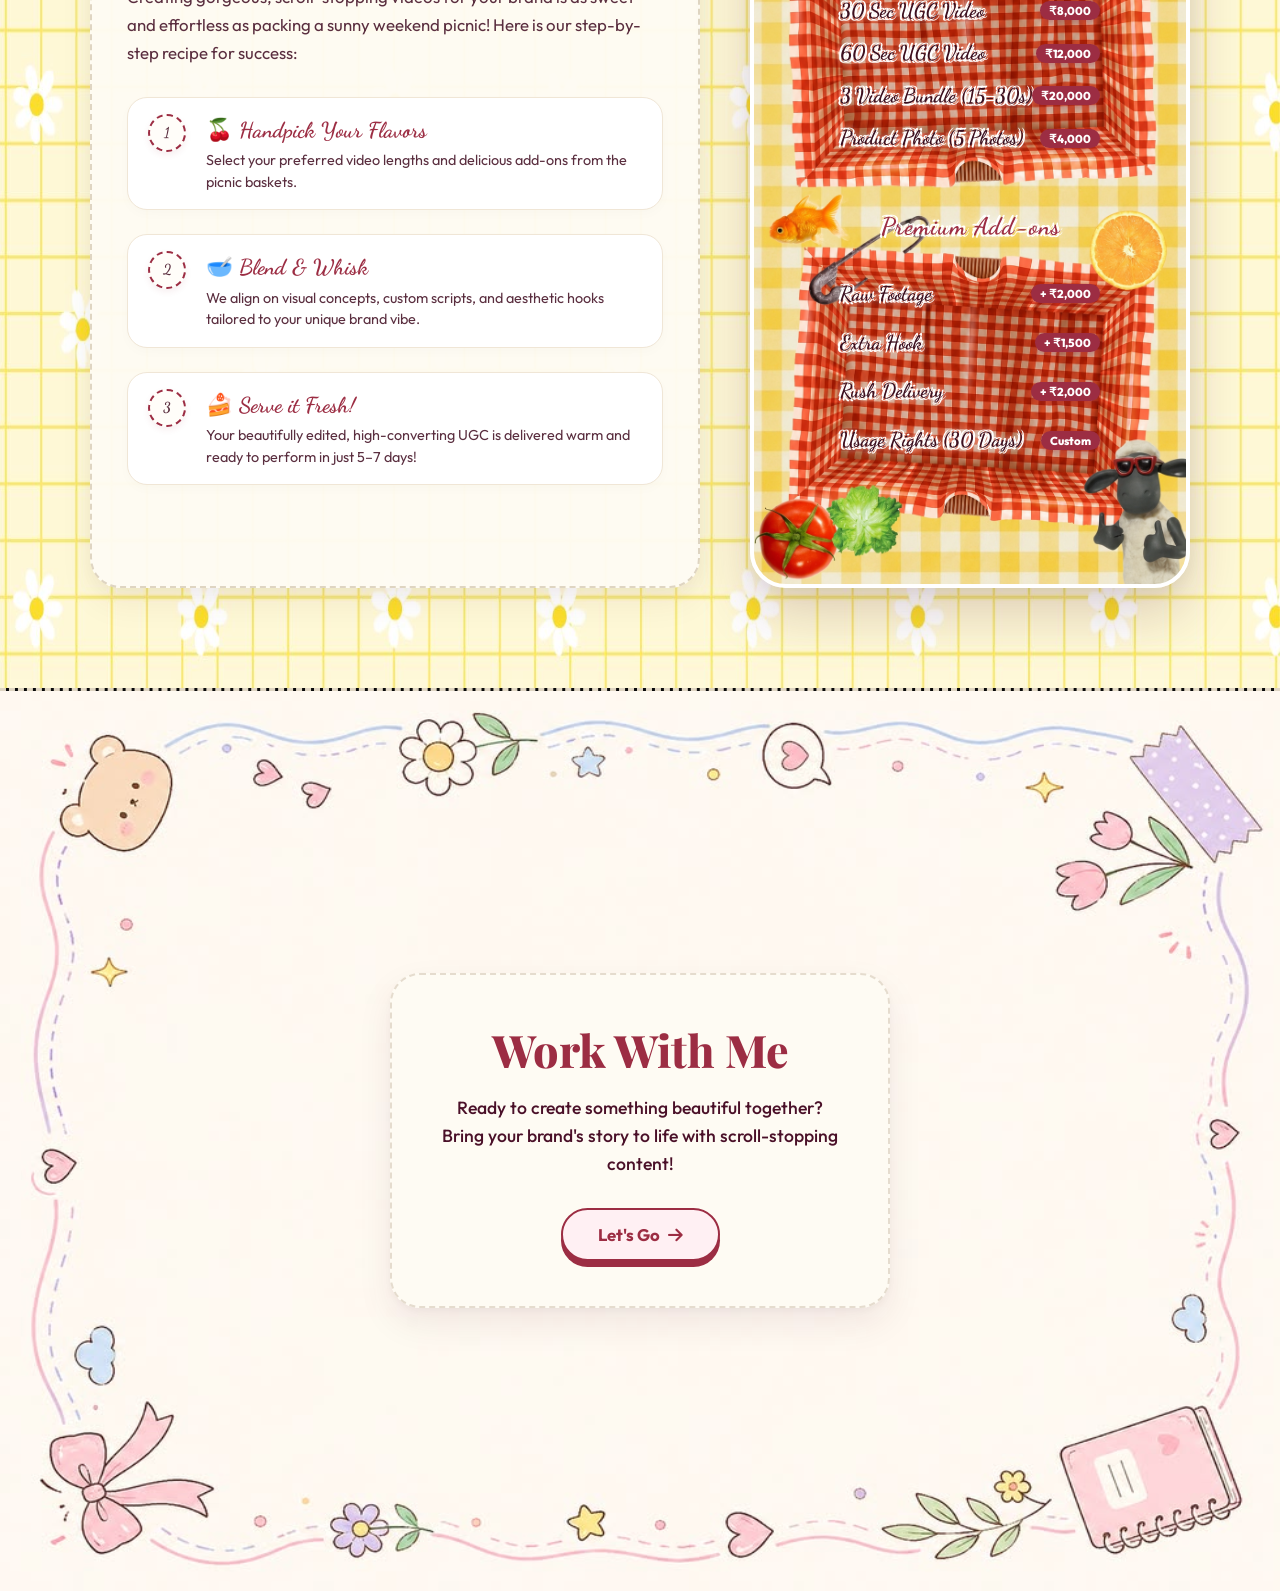
==== commit 36d1978b: "1" ====
--- a/content.html
+++ b/content.html
@@ -2124,6 +2124,63 @@
             align-items: center;
             padding: 100px 20px;
             overflow: hidden;
+        }
+        /* Work With Me Dashboard Styles */
+        .work-dashboard {
+            background: rgba(254, 251, 243, 0.92);
+            border: 2px dashed #e5dcce;
+            border-radius: 30px;
+            padding: 45px;
+            max-width: 500px;
+            width: 90%;
+            box-shadow: 0 15px 35px rgba(74, 16, 40, 0.08), 0 3px 6px rgba(0, 0, 0, 0.03);
+            text-align: center;
+            z-index: 2;
+            transition: transform 0.3s ease;
+        }
+
+        .work-dashboard:hover {
+            transform: translateY(-5px);
+        }
+
+        .work-dashboard h2 {
+            font-family: 'Playfair Display', serif;
+            font-size: clamp(2rem, 4vw, 2.8rem);
+            color: #9c2d43;
+            margin-bottom: 15px;
+            font-weight: 800;
+        }
+
+        .work-dashboard p {
+            font-family: 'Outfit', sans-serif;
+            font-size: 1.1rem;
+            color: #4a1028;
+            margin-bottom: 30px;
+            line-height: 1.6;
+            font-weight: 500;
+        }
+
+        .work-btn {
+            display: inline-flex;
+            align-items: center;
+            padding: 14px 35px;
+            background: #fff0f3;
+            border: 2px solid #9c2d43;
+            color: #9c2d43;
+            font-family: 'Outfit', sans-serif;
+            font-size: 1.05rem;
+            font-weight: 700;
+            border-radius: 50px;
+            text-decoration: none;
+            box-shadow: 0 6px 0 #9c2d43;
+            transition: all 0.15s ease;
+            cursor: pointer;
+        }
+
+        .work-btn:hover {
+            transform: translateY(3px);
+            box-shadow: 0 3px 0 #9c2d43;
+            background: #ffdbe2;
         }
     </style>
 </head>
@@ -2702,6 +2759,11 @@
 
     <!-- ── Extra Section (content10.jpg background) ── -->
     <section class="extra-section" id="extra">
+        <div class="work-dashboard">
+            <h2>Work With Me</h2>
+            <p>Ready to create something beautiful together? Bring your brand's story to life with scroll-stopping content!</p>
+            <a href="dashboard.html" class="work-btn">Let's Go <i class="fa-solid fa-arrow-right" style="margin-left: 8px;"></i></a>
+        </div>
     </section>
 
 
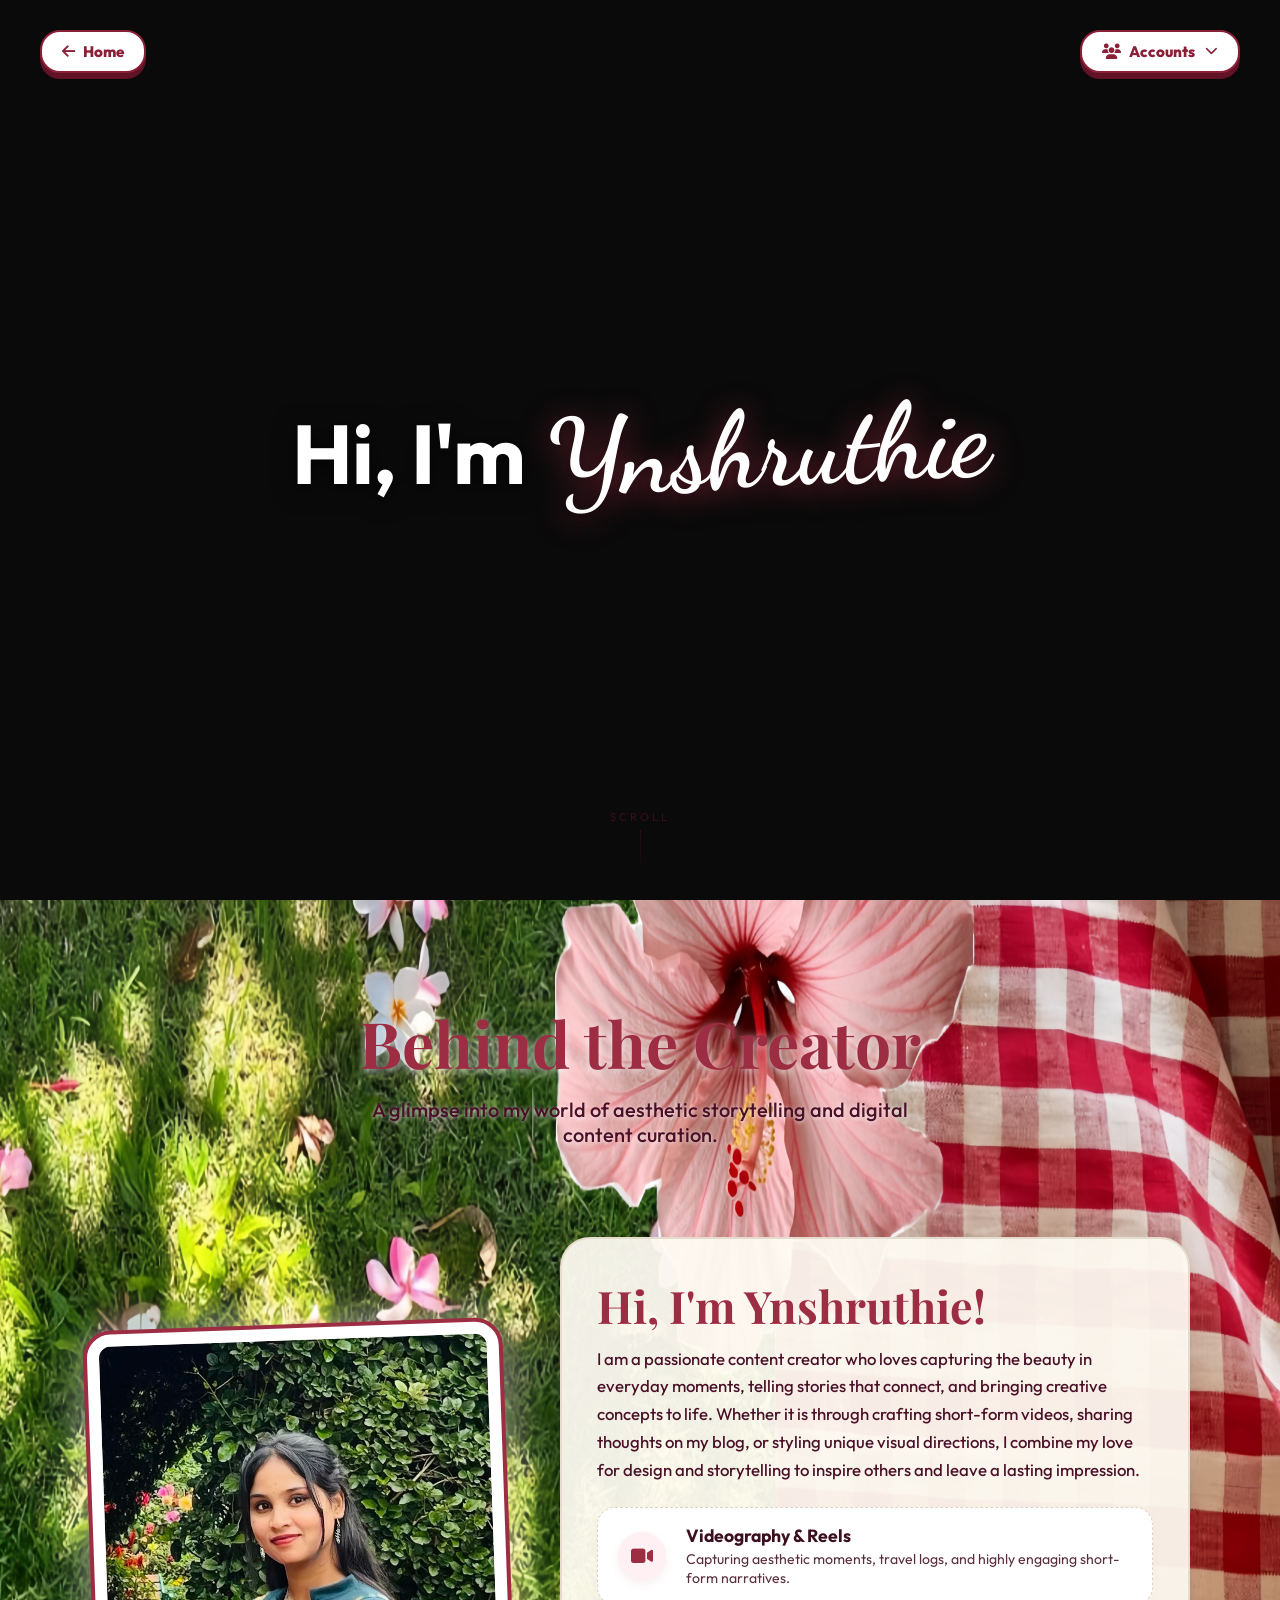
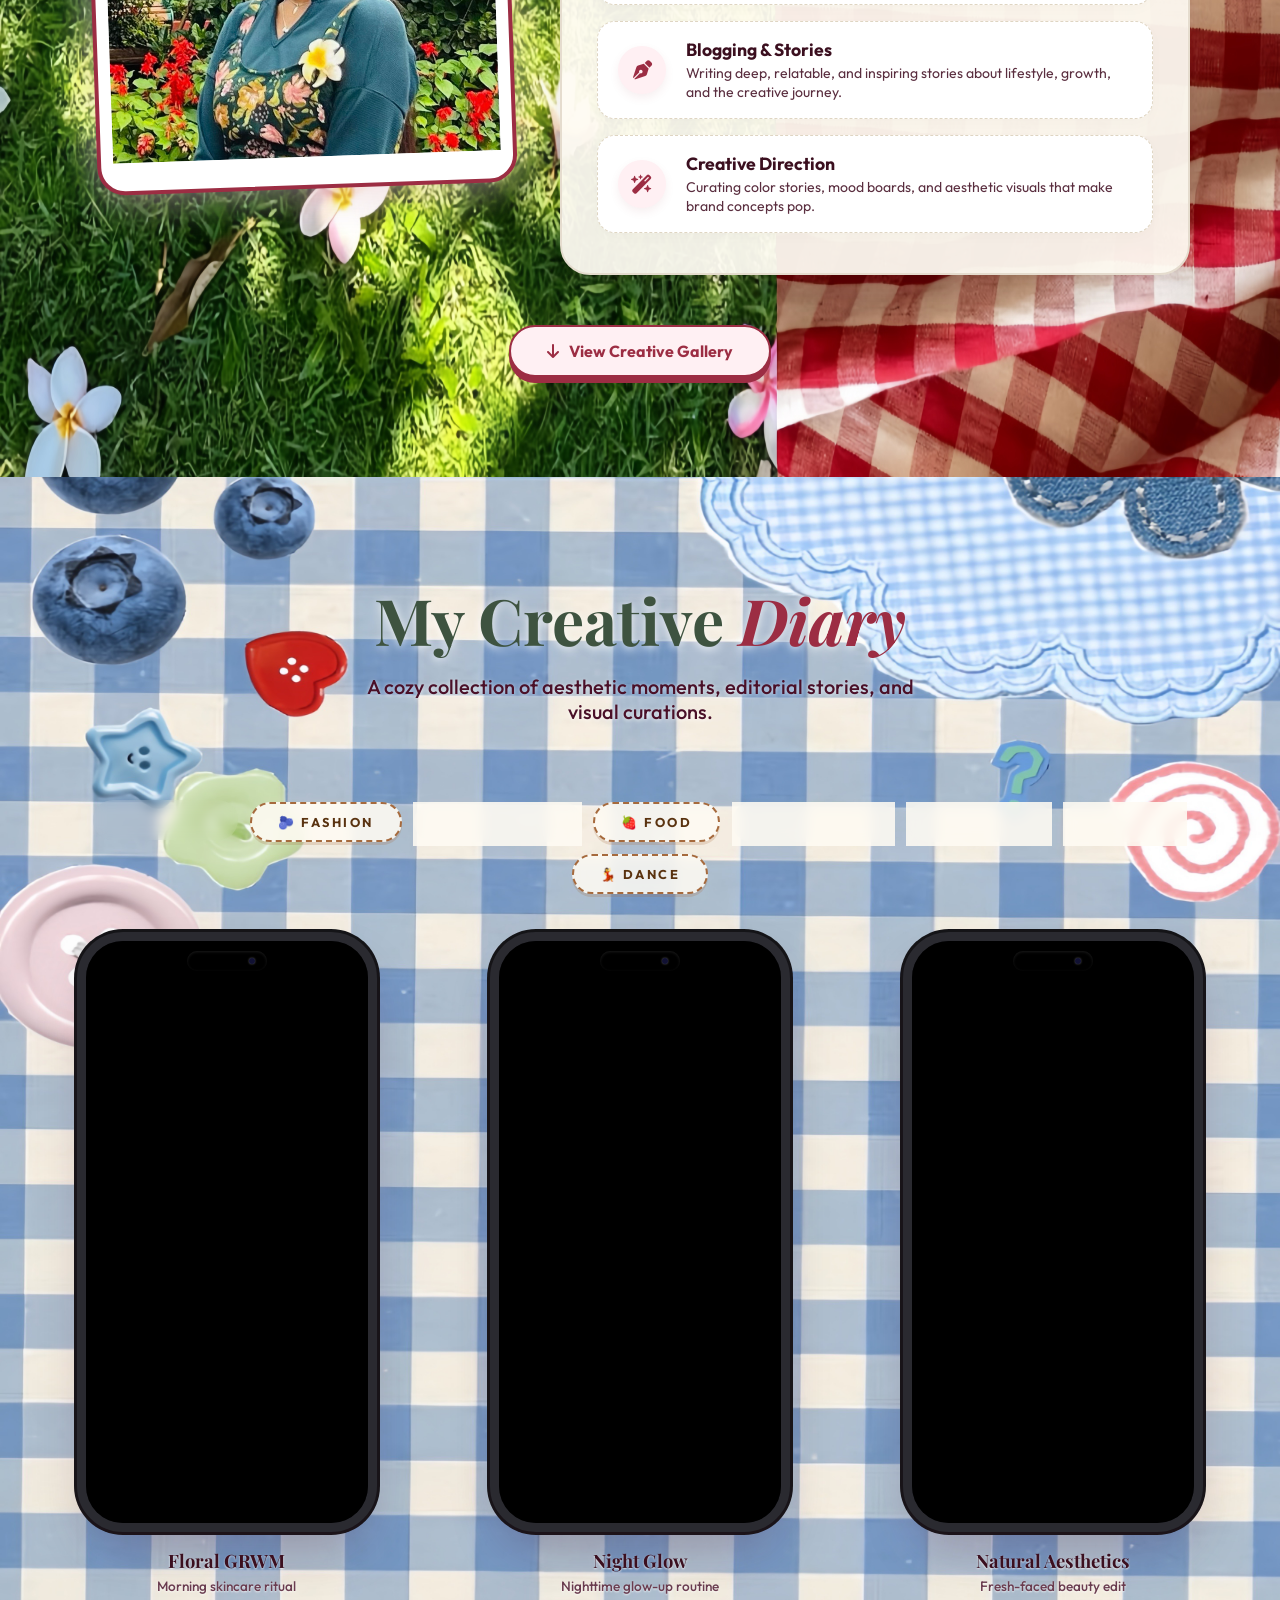
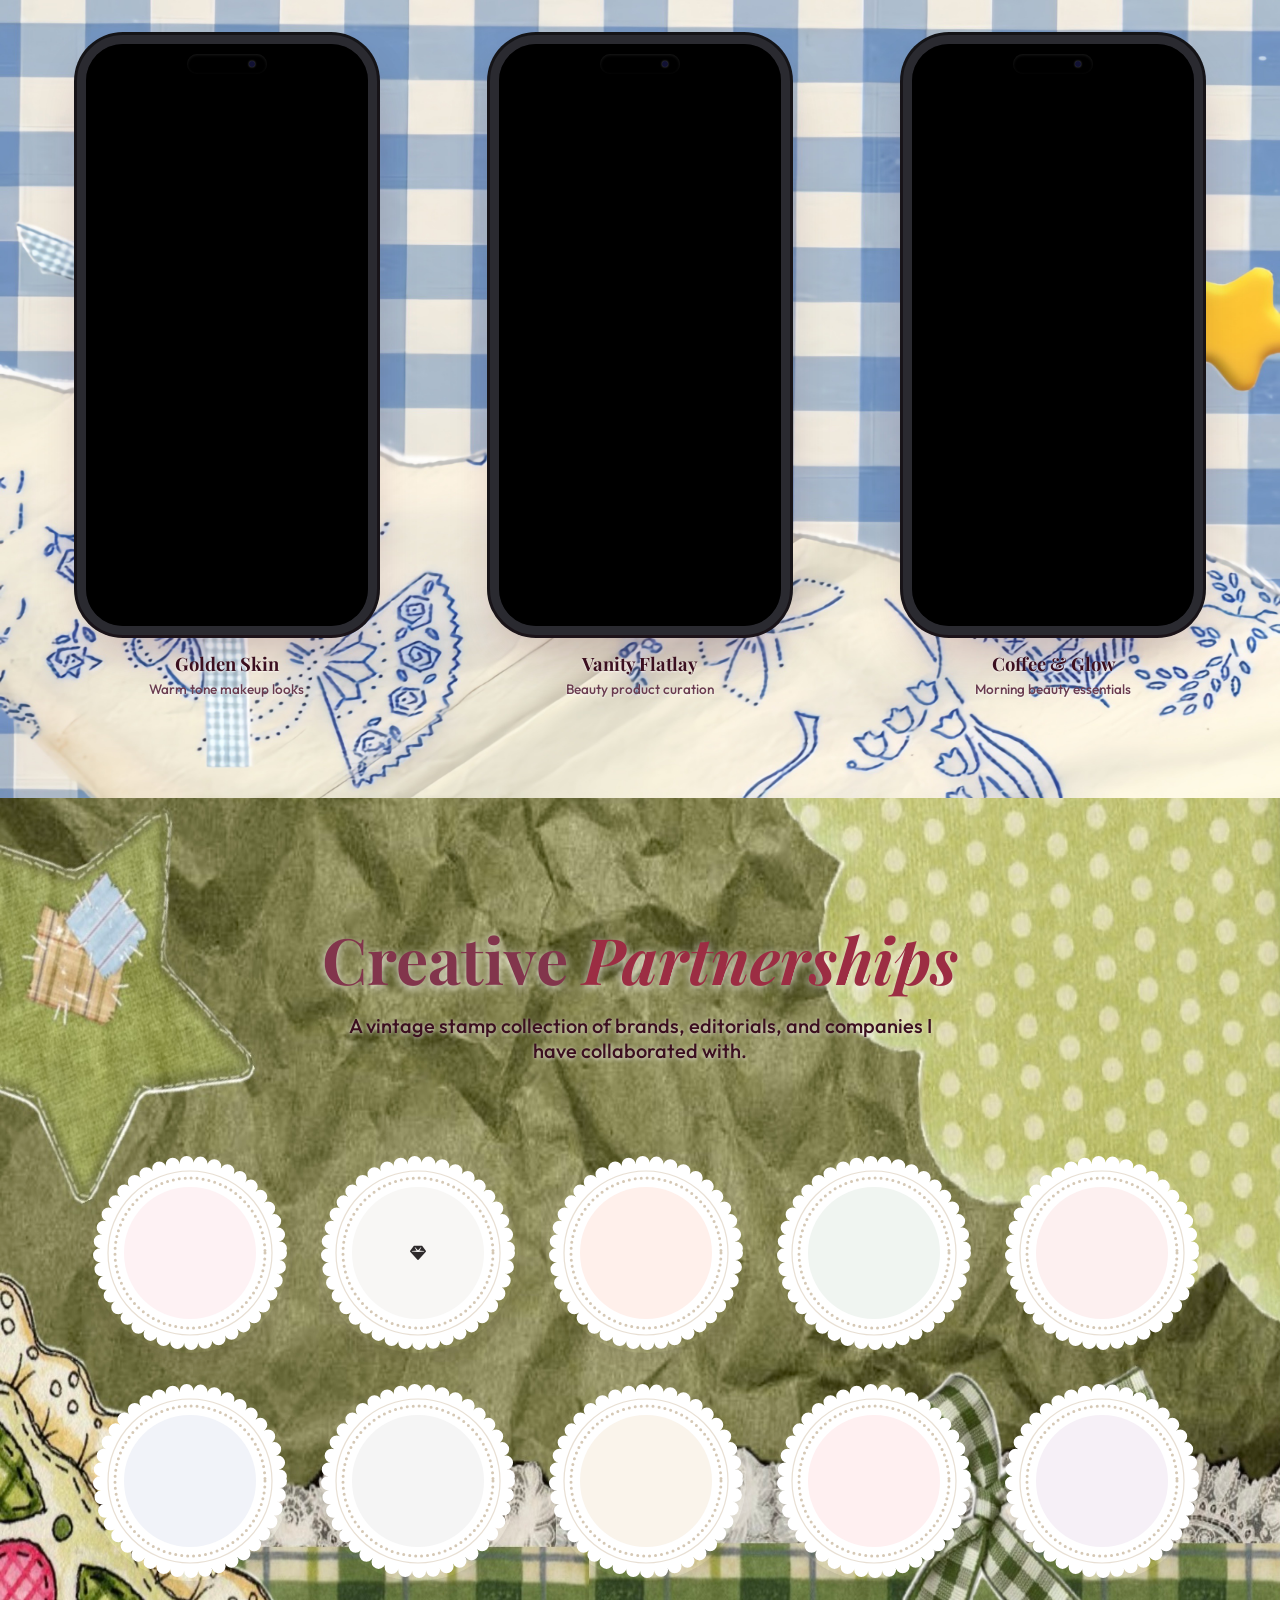
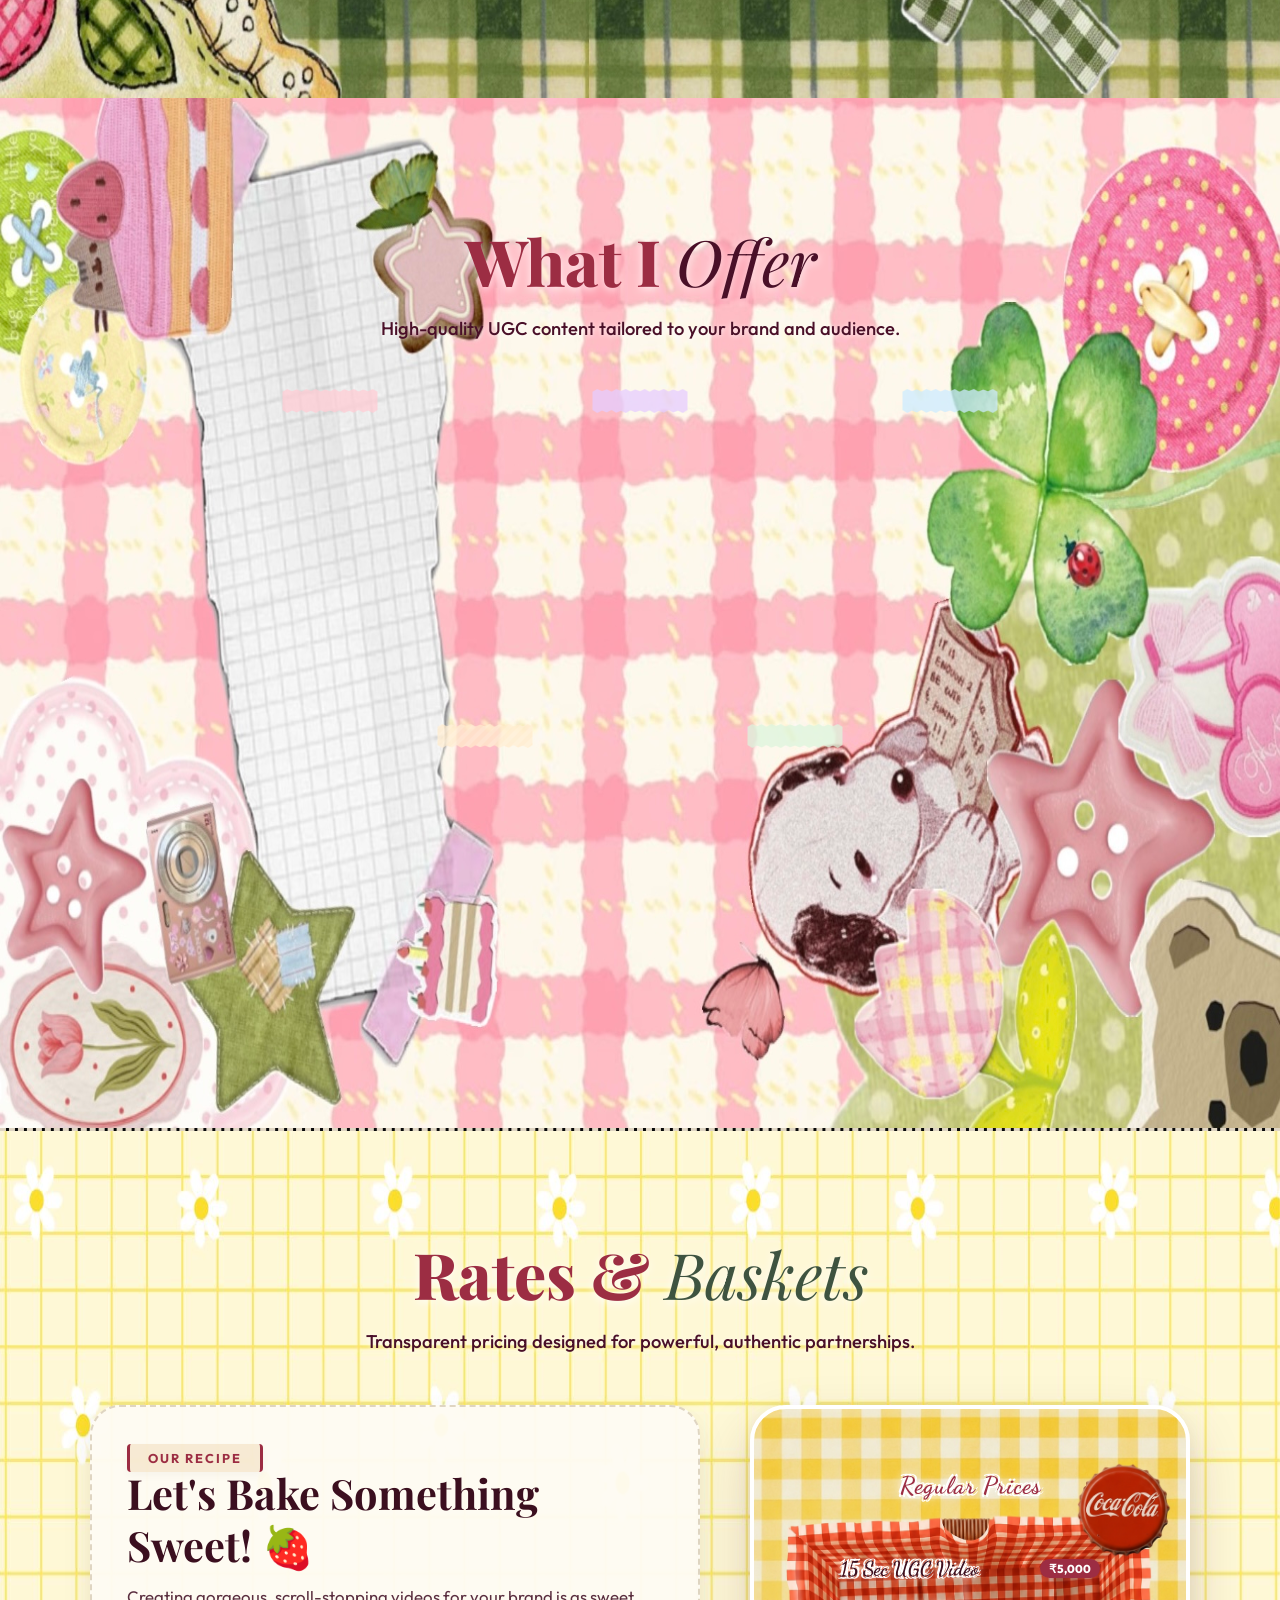
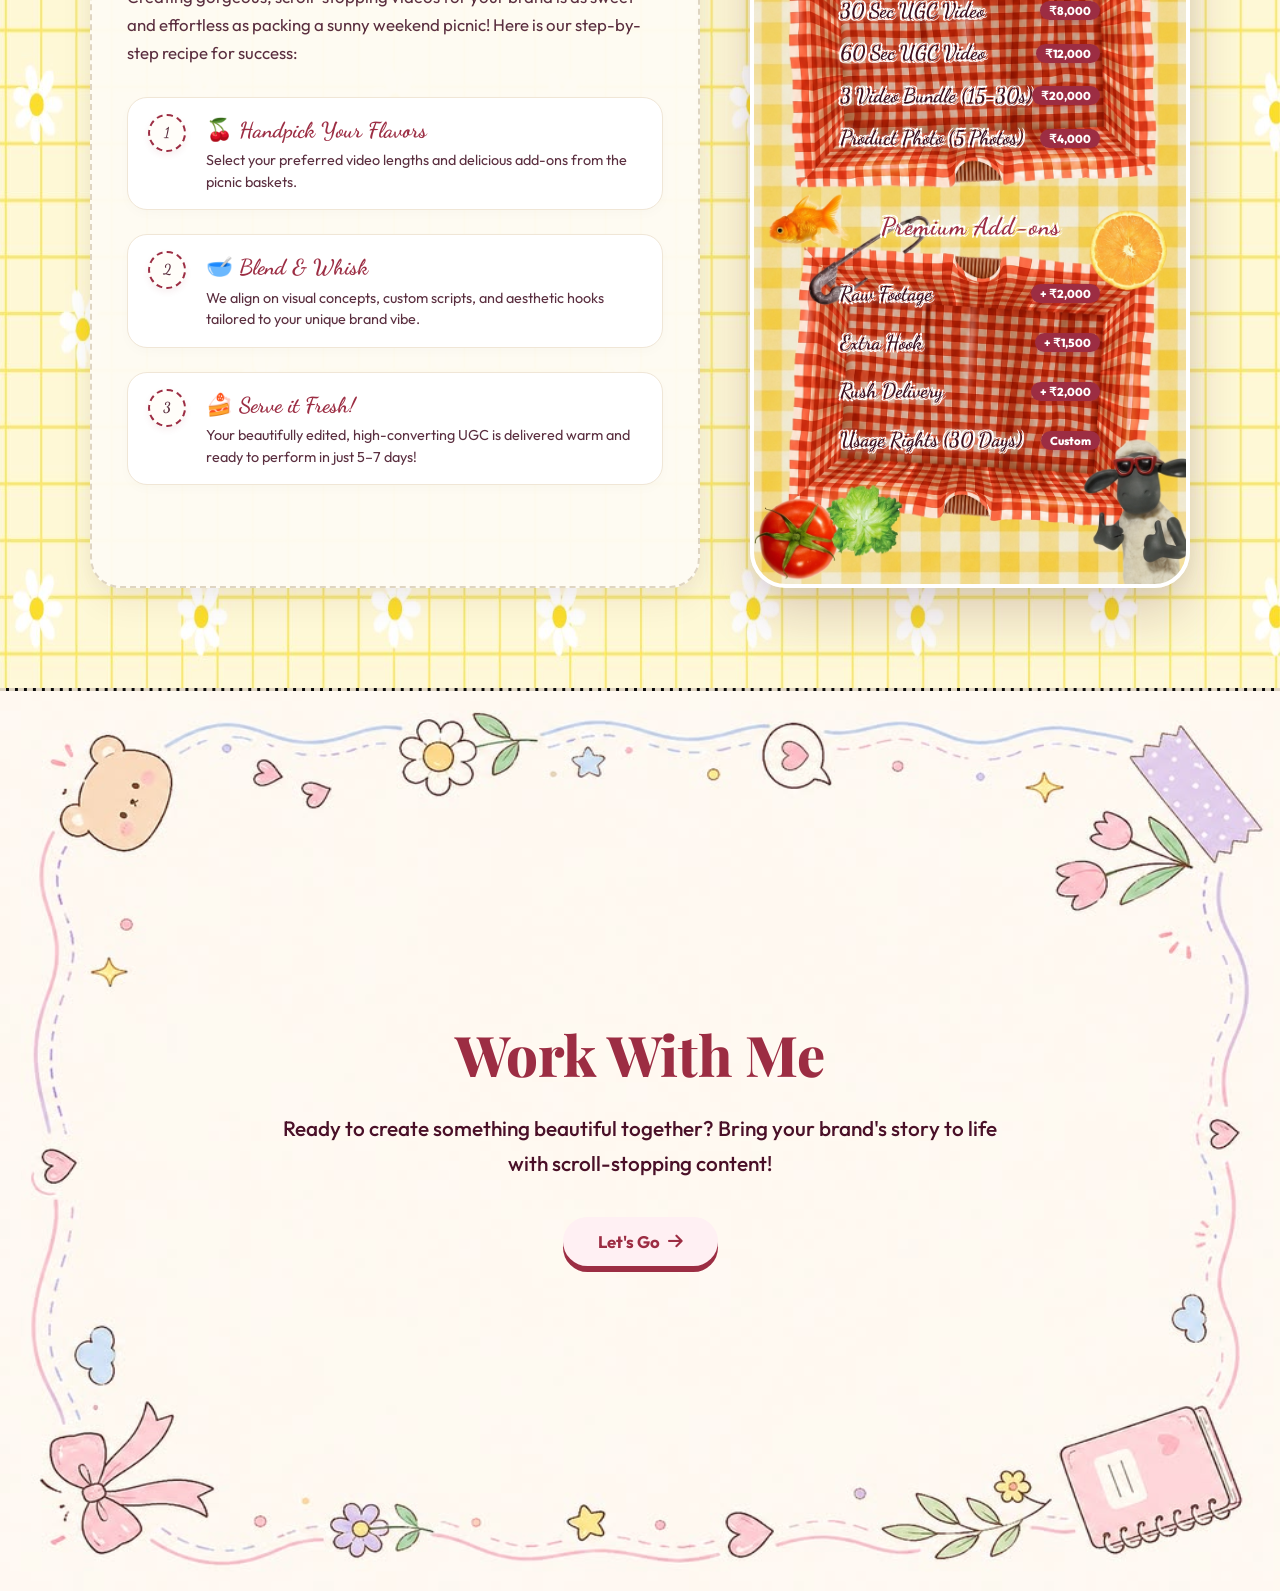
==== commit d2e3621f: "s" ====
--- a/content.html
+++ b/content.html
@@ -2127,13 +2127,11 @@
         }
         /* Work With Me Dashboard Styles */
         .work-dashboard {
-            background: rgba(254, 251, 243, 0.92);
-            border: 2px dashed #e5dcce;
-            border-radius: 30px;
-            padding: 45px;
-            max-width: 500px;
+            background: transparent;
+            border: none;
+            padding: 60px 40px;
+            max-width: 800px;
             width: 90%;
-            box-shadow: 0 15px 35px rgba(74, 16, 40, 0.08), 0 3px 6px rgba(0, 0, 0, 0.03);
             text-align: center;
             z-index: 2;
             transition: transform 0.3s ease;
@@ -2145,18 +2143,18 @@
 
         .work-dashboard h2 {
             font-family: 'Playfair Display', serif;
-            font-size: clamp(2rem, 4vw, 2.8rem);
+            font-size: clamp(2.5rem, 5vw, 3.5rem);
             color: #9c2d43;
-            margin-bottom: 15px;
+            margin-bottom: 20px;
             font-weight: 800;
         }
 
         .work-dashboard p {
             font-family: 'Outfit', sans-serif;
-            font-size: 1.1rem;
+            font-size: 1.3rem;
             color: #4a1028;
-            margin-bottom: 30px;
-            line-height: 1.6;
+            margin-bottom: 35px;
+            line-height: 1.7;
             font-weight: 500;
         }
 
@@ -2165,7 +2163,7 @@
             align-items: center;
             padding: 14px 35px;
             background: #fff0f3;
-            border: 2px solid #9c2d43;
+            border: none;
             color: #9c2d43;
             font-family: 'Outfit', sans-serif;
             font-size: 1.05rem;
@@ -2176,6 +2174,7 @@
             transition: all 0.15s ease;
             cursor: pointer;
         }
+
 
         .work-btn:hover {
             transform: translateY(3px);
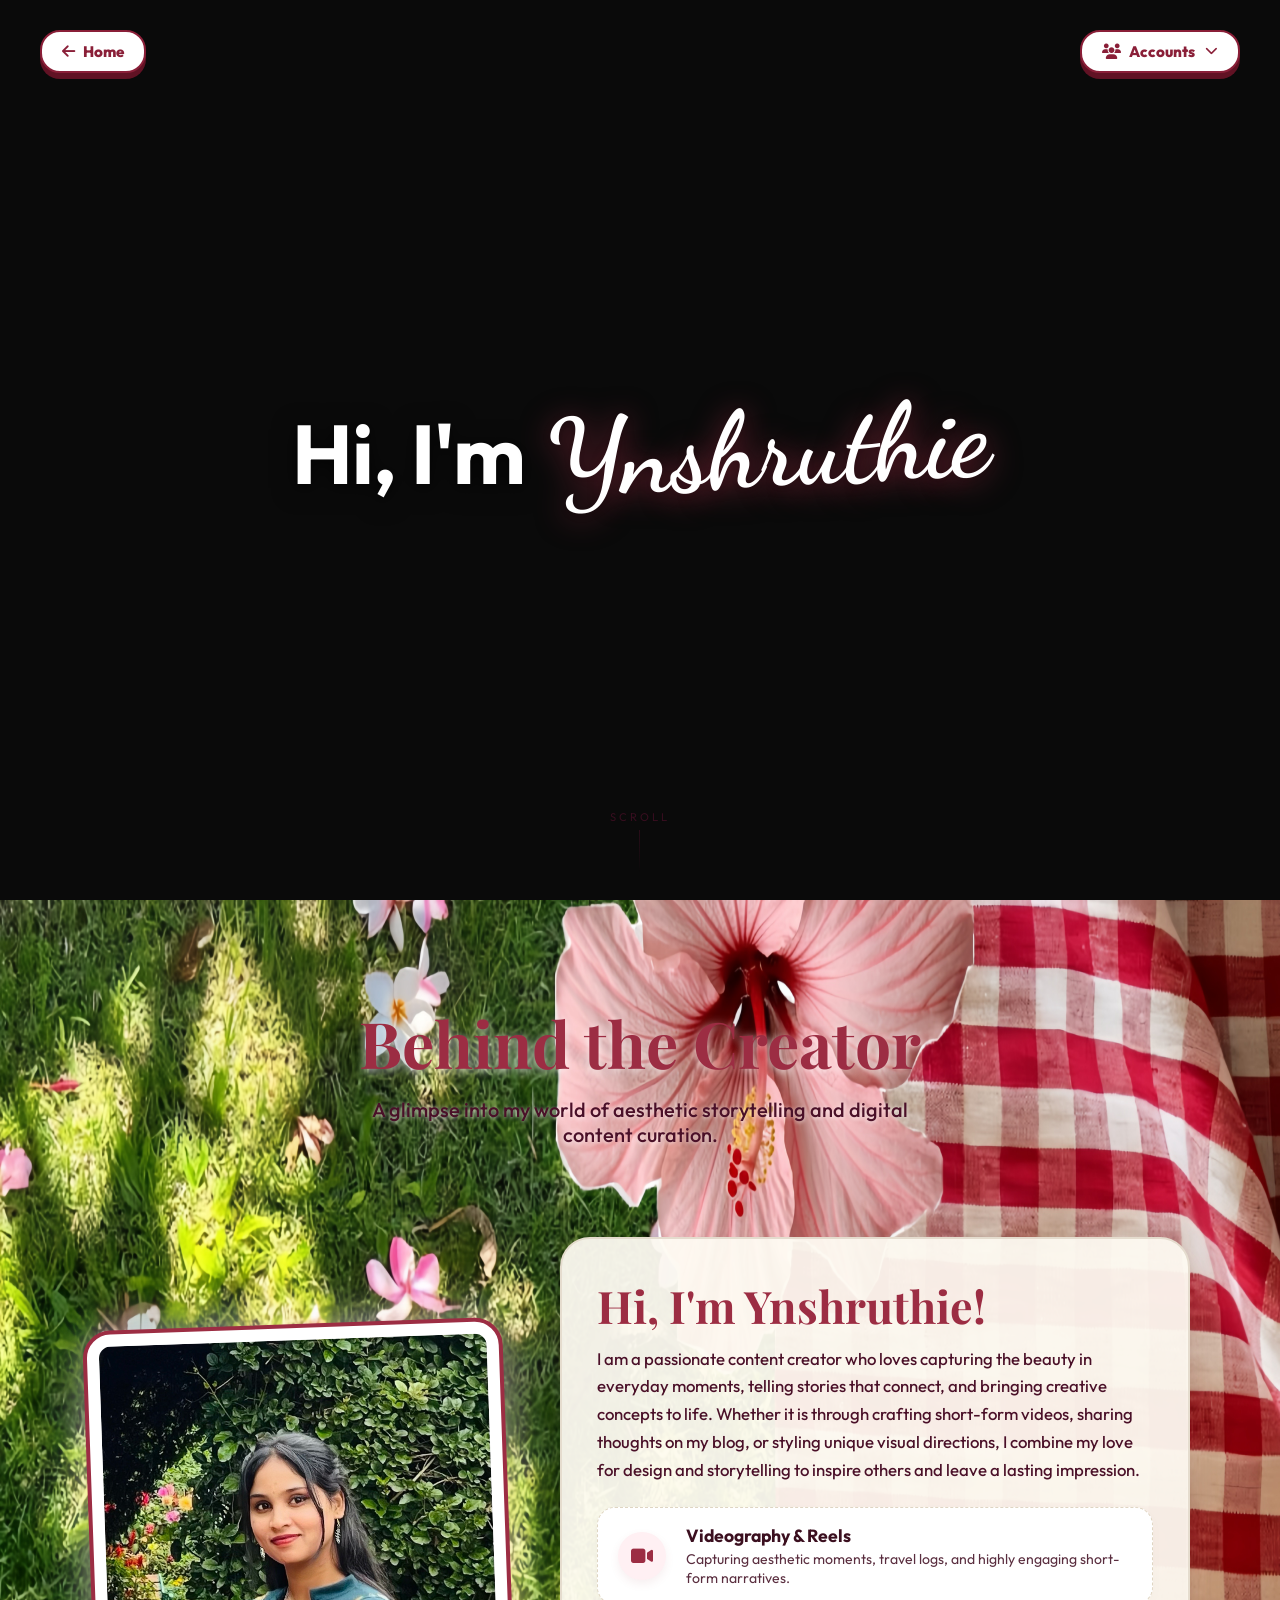
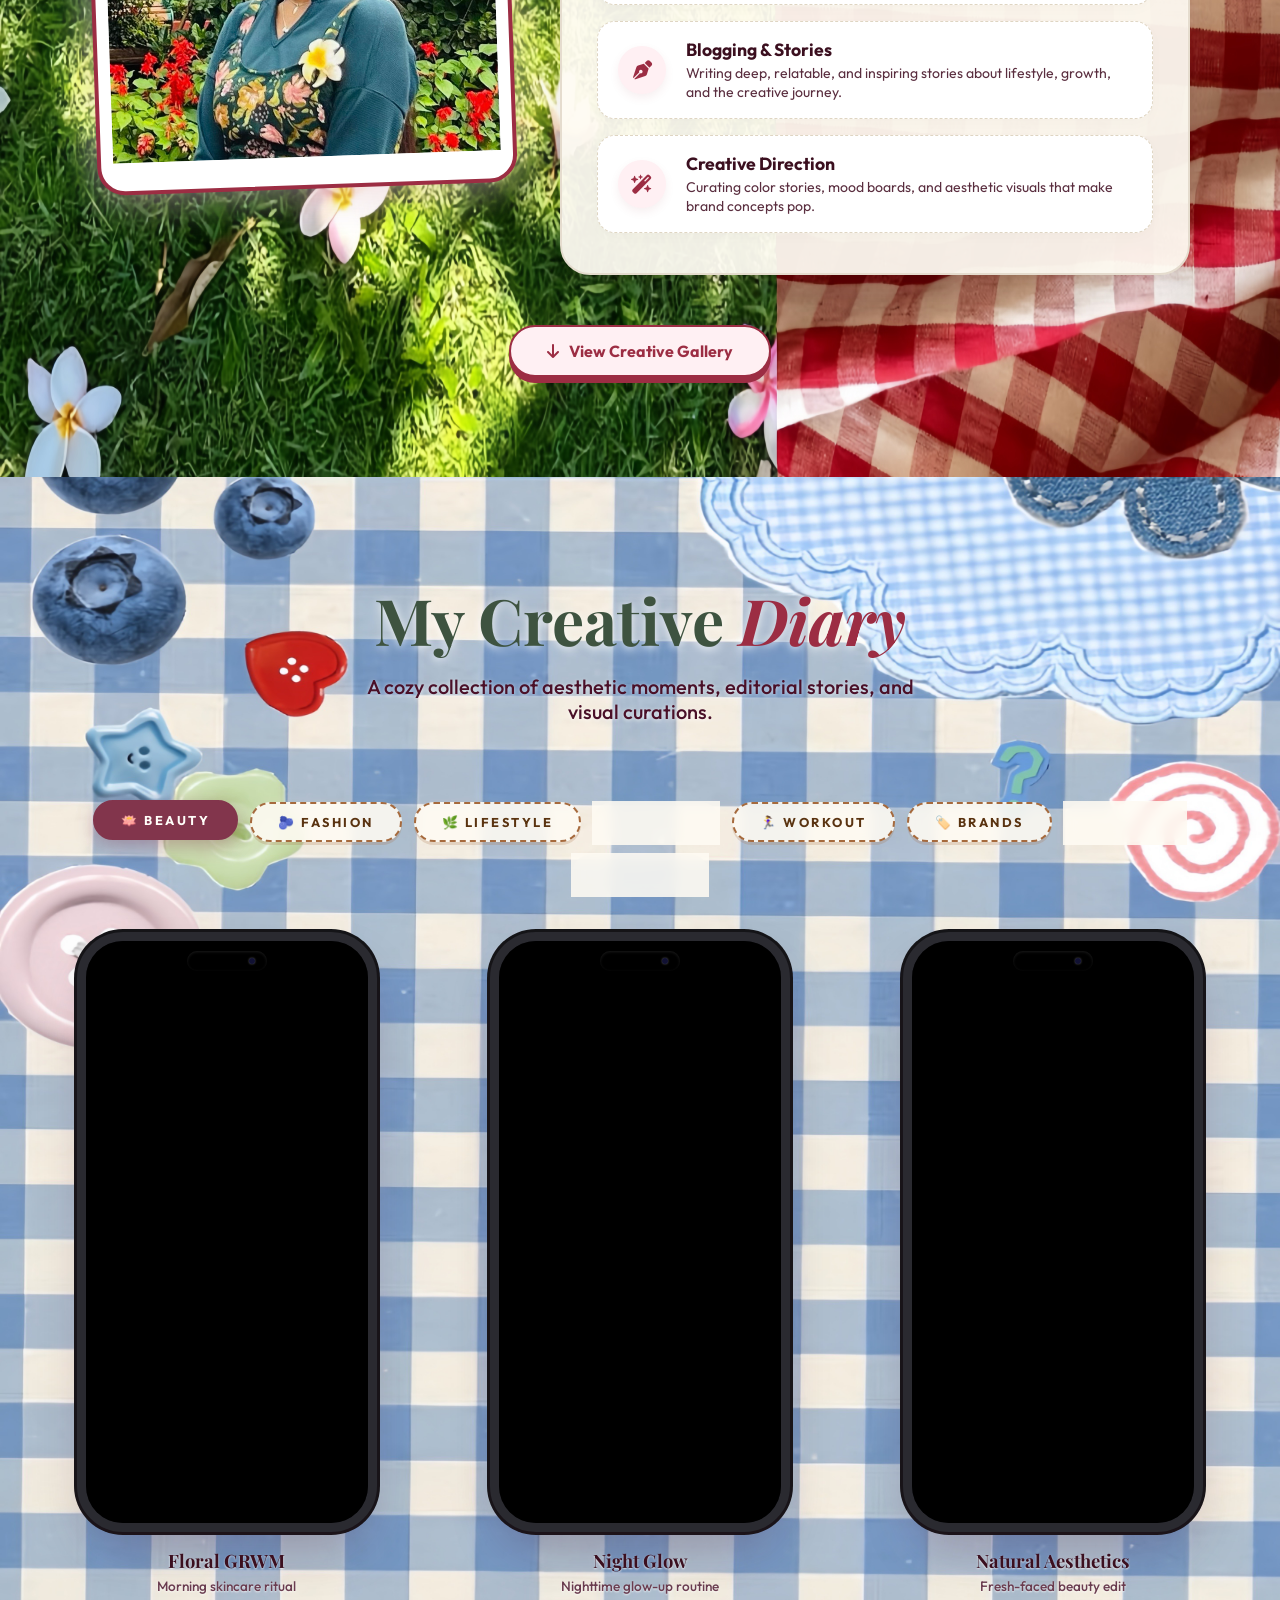
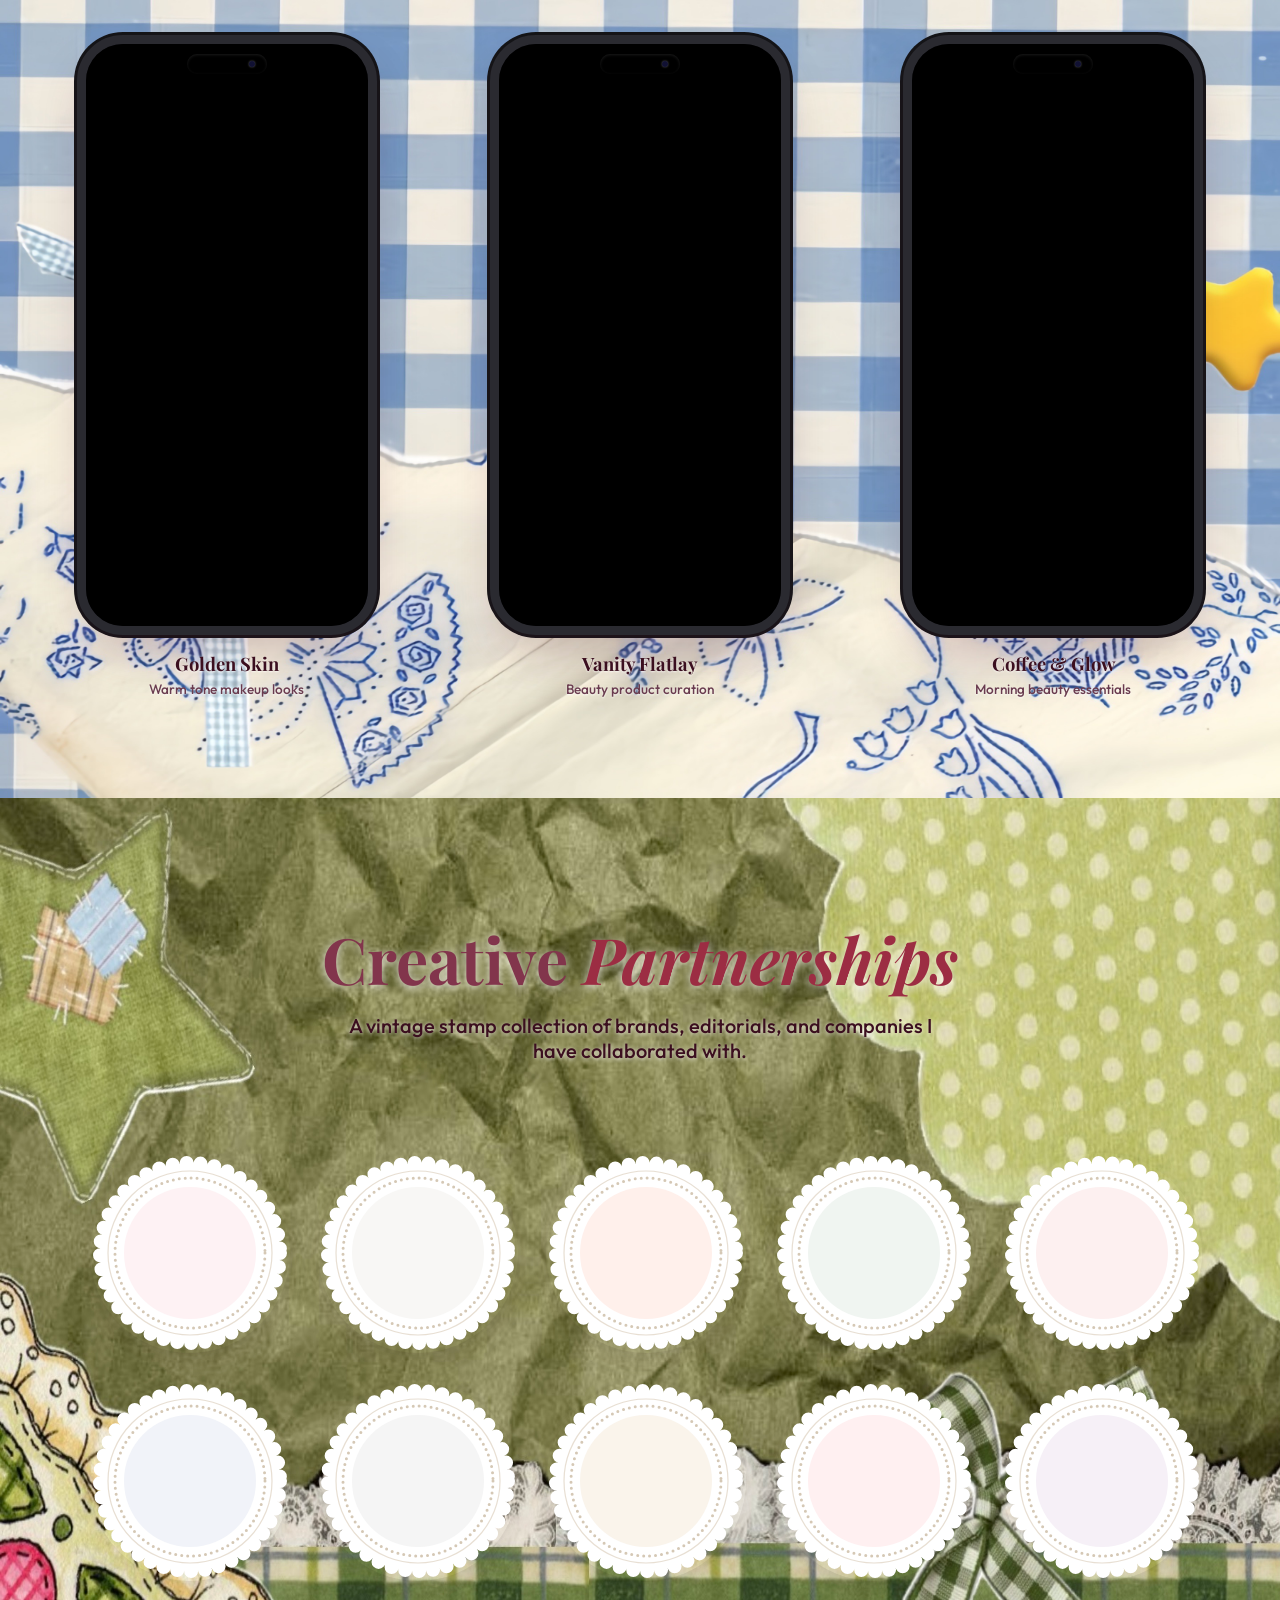
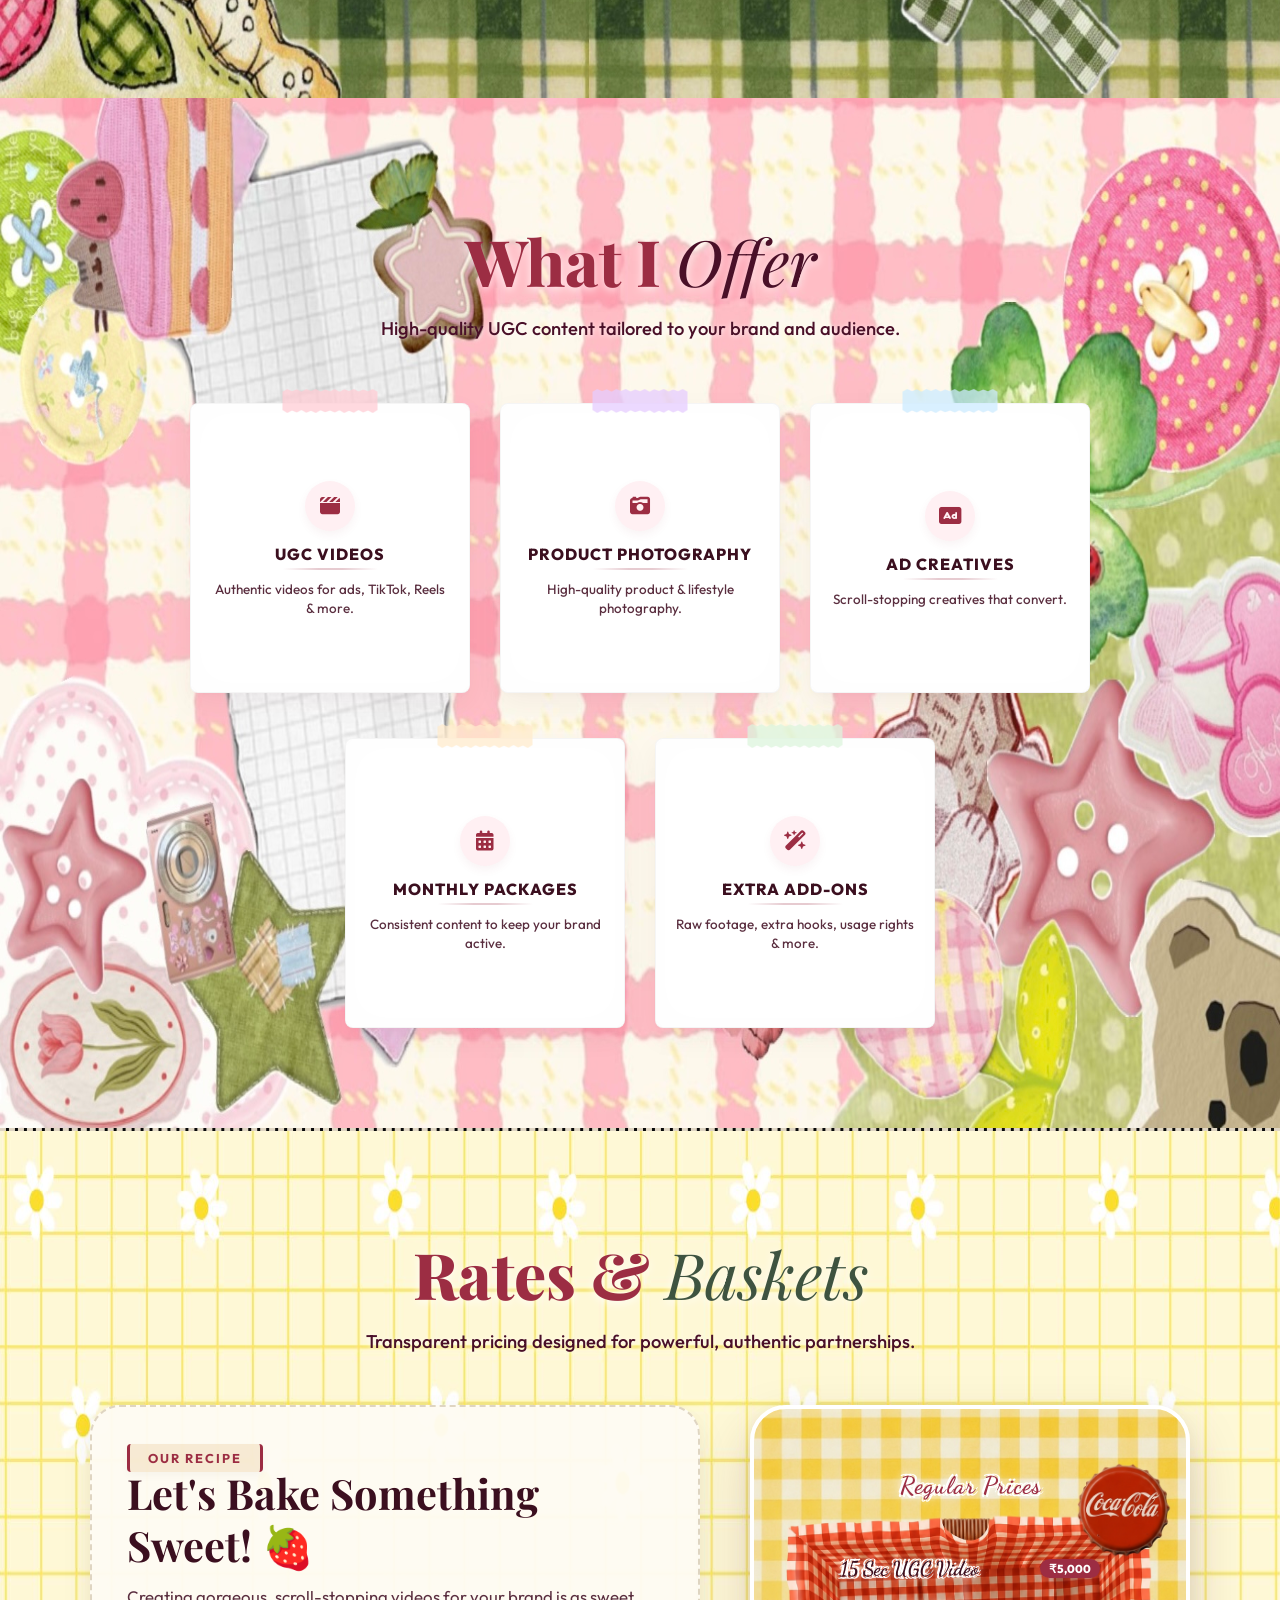
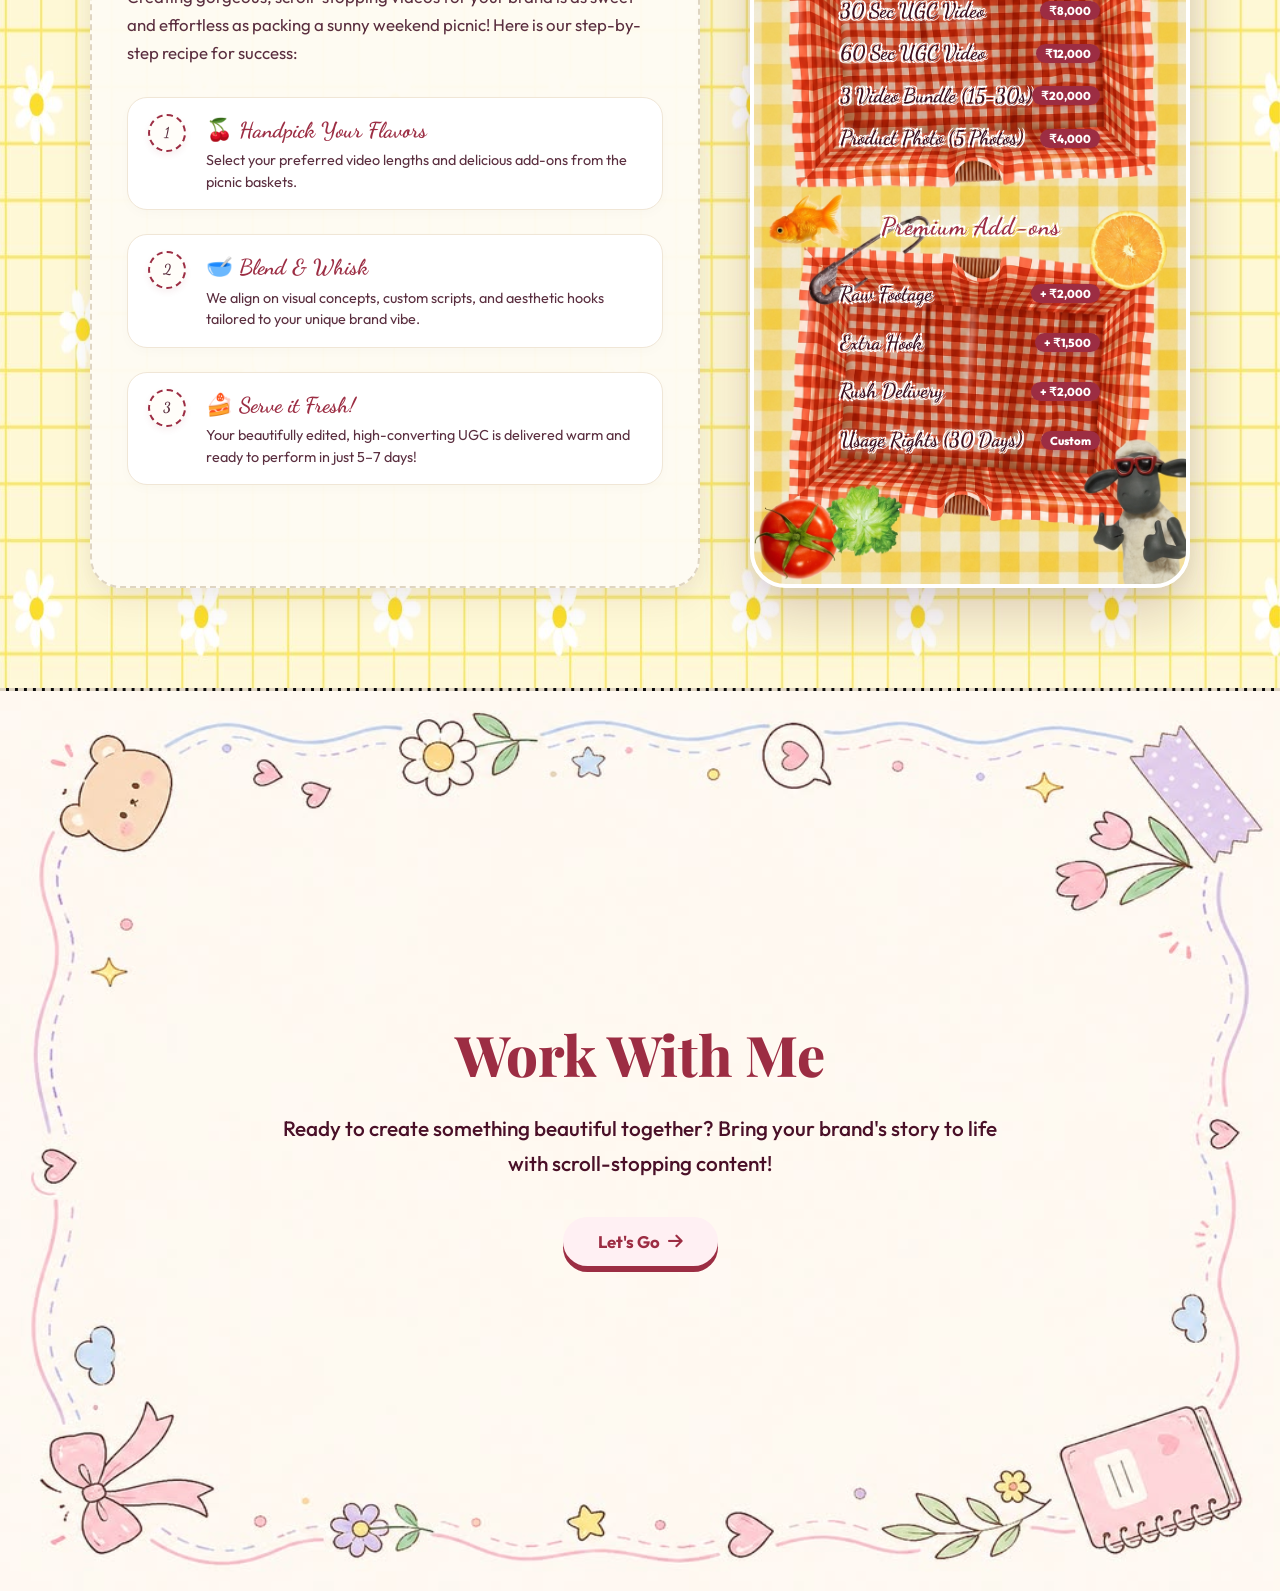
==== commit 02d274ac: "1" ====
--- a/content.html
+++ b/content.html
@@ -2195,32 +2195,32 @@
             <i class="fa-solid fa-users"></i> Accounts <i class="fa-solid fa-chevron-down dropdown-chevron"></i>
         </button>
         <div class="accounts-dropdown-menu" id="accountsMenu" role="menu">
-            <a href="https://instagram.com" target="_blank" rel="noopener noreferrer" class="accounts-item ig" role="menuitem">
+            <a href="https://www.instagram.com/ynshruthie" target="_blank" rel="noopener noreferrer" class="accounts-item ig" role="menuitem">
                 <div class="item-icon"><i class="fa-brands fa-instagram"></i></div>
                 <span>Instagram</span>
                 <i class="fa-solid fa-arrow-up-right-from-square item-arrow"></i>
             </a>
-            <a href="https://facebook.com" target="_blank" rel="noopener noreferrer" class="accounts-item fb" role="menuitem">
+            <a href="https://www.facebook.com/Ynshruthie" target="_blank" rel="noopener noreferrer" class="accounts-item fb" role="menuitem">
                 <div class="item-icon"><i class="fa-brands fa-facebook-f"></i></div>
                 <span>Facebook</span>
                 <i class="fa-solid fa-arrow-up-right-from-square item-arrow"></i>
             </a>
-            <a href="https://pinterest.com" target="_blank" rel="noopener noreferrer" class="accounts-item pin" role="menuitem">
+            <a href="http://Pinterest.openinapp.link/Ynshruthie" target="_blank" rel="noopener noreferrer" class="accounts-item pin" role="menuitem">
                 <div class="item-icon"><i class="fa-brands fa-pinterest-p"></i></div>
                 <span>Pinterest</span>
                 <i class="fa-solid fa-arrow-up-right-from-square item-arrow"></i>
             </a>
-            <a href="https://snapchat.com" target="_blank" rel="noopener noreferrer" class="accounts-item snap" role="menuitem">
+            <a href="https://snap.openinapp.co/Ynshruthie" target="_blank" rel="noopener noreferrer" class="accounts-item snap" role="menuitem">
                 <div class="item-icon"><i class="fa-brands fa-snapchat"></i></div>
                 <span>Snapchat</span>
                 <i class="fa-solid fa-arrow-up-right-from-square item-arrow"></i>
             </a>
-            <a href="https://youtube.com" target="_blank" rel="noopener noreferrer" class="accounts-item yt" role="menuitem">
+            <a href="http://yt.openinapp.co/Ynshruthie" target="_blank" rel="noopener noreferrer" class="accounts-item yt" role="menuitem">
                 <div class="item-icon"><i class="fa-brands fa-youtube"></i></div>
                 <span>YouTube</span>
                 <i class="fa-solid fa-arrow-up-right-from-square item-arrow"></i>
             </a>
-            <a href="https://linktr.ee" target="_blank" rel="noopener noreferrer" class="accounts-item linktree" role="menuitem">
+            <a href="https://linktr.ee/ynshruthie" target="_blank" rel="noopener noreferrer" class="accounts-item linktree" role="menuitem">
                 <div class="item-icon"><svg viewBox="0 0 24 24" width="16" height="16" fill="currentColor" style="display:block;"><path d="m13.736 5.853 4.005-4.117 2.325 2.38-4.2 4.005h5.908v3.305h-5.937l4.229 4.108-2.325 2.38-4.005-4.117v5.979H10.264v-5.979l-4.005 4.117-2.325-2.38 4.2-4.005H2.226V8.121h5.909l-4.2-4.005 2.325-2.38 4.004 4.117V0h3.472v5.853z"/></svg></div>
                 <span>Linktree</span>
                 <i class="fa-solid fa-arrow-up-right-from-square item-arrow"></i>
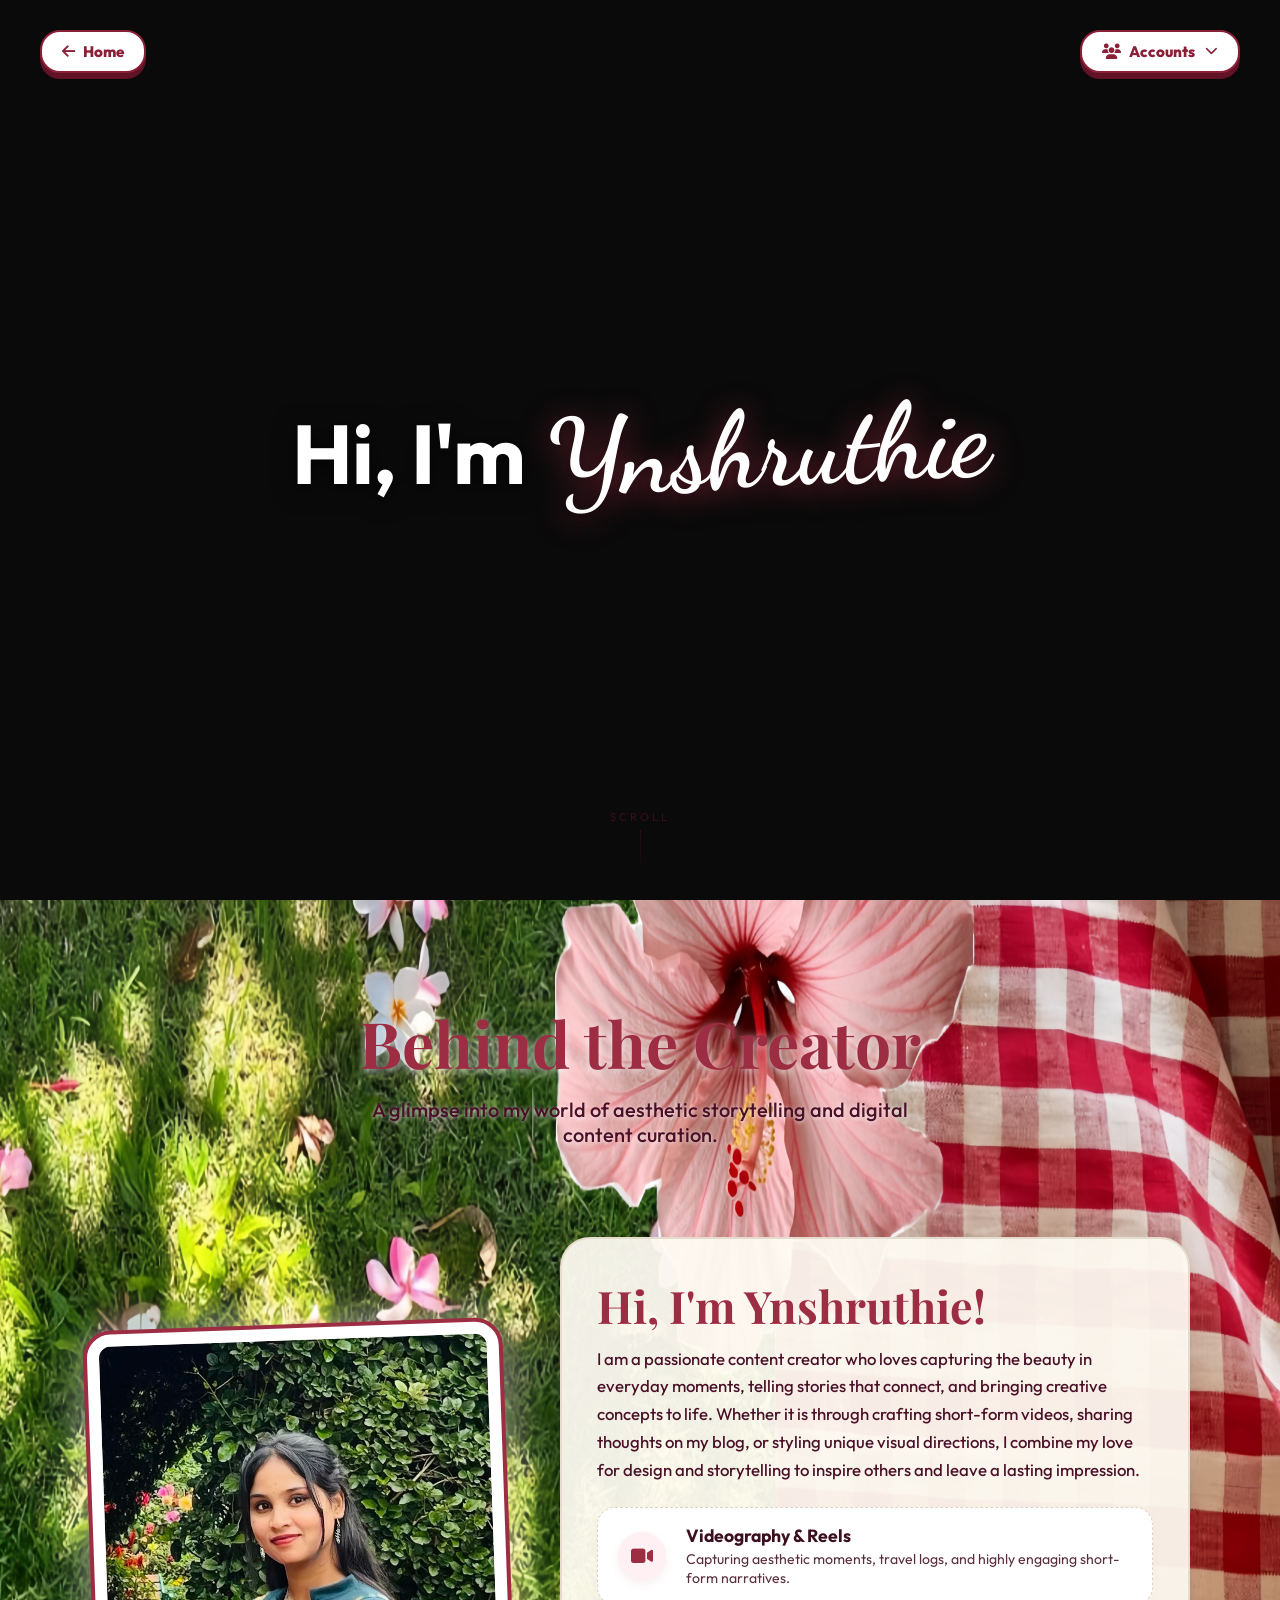
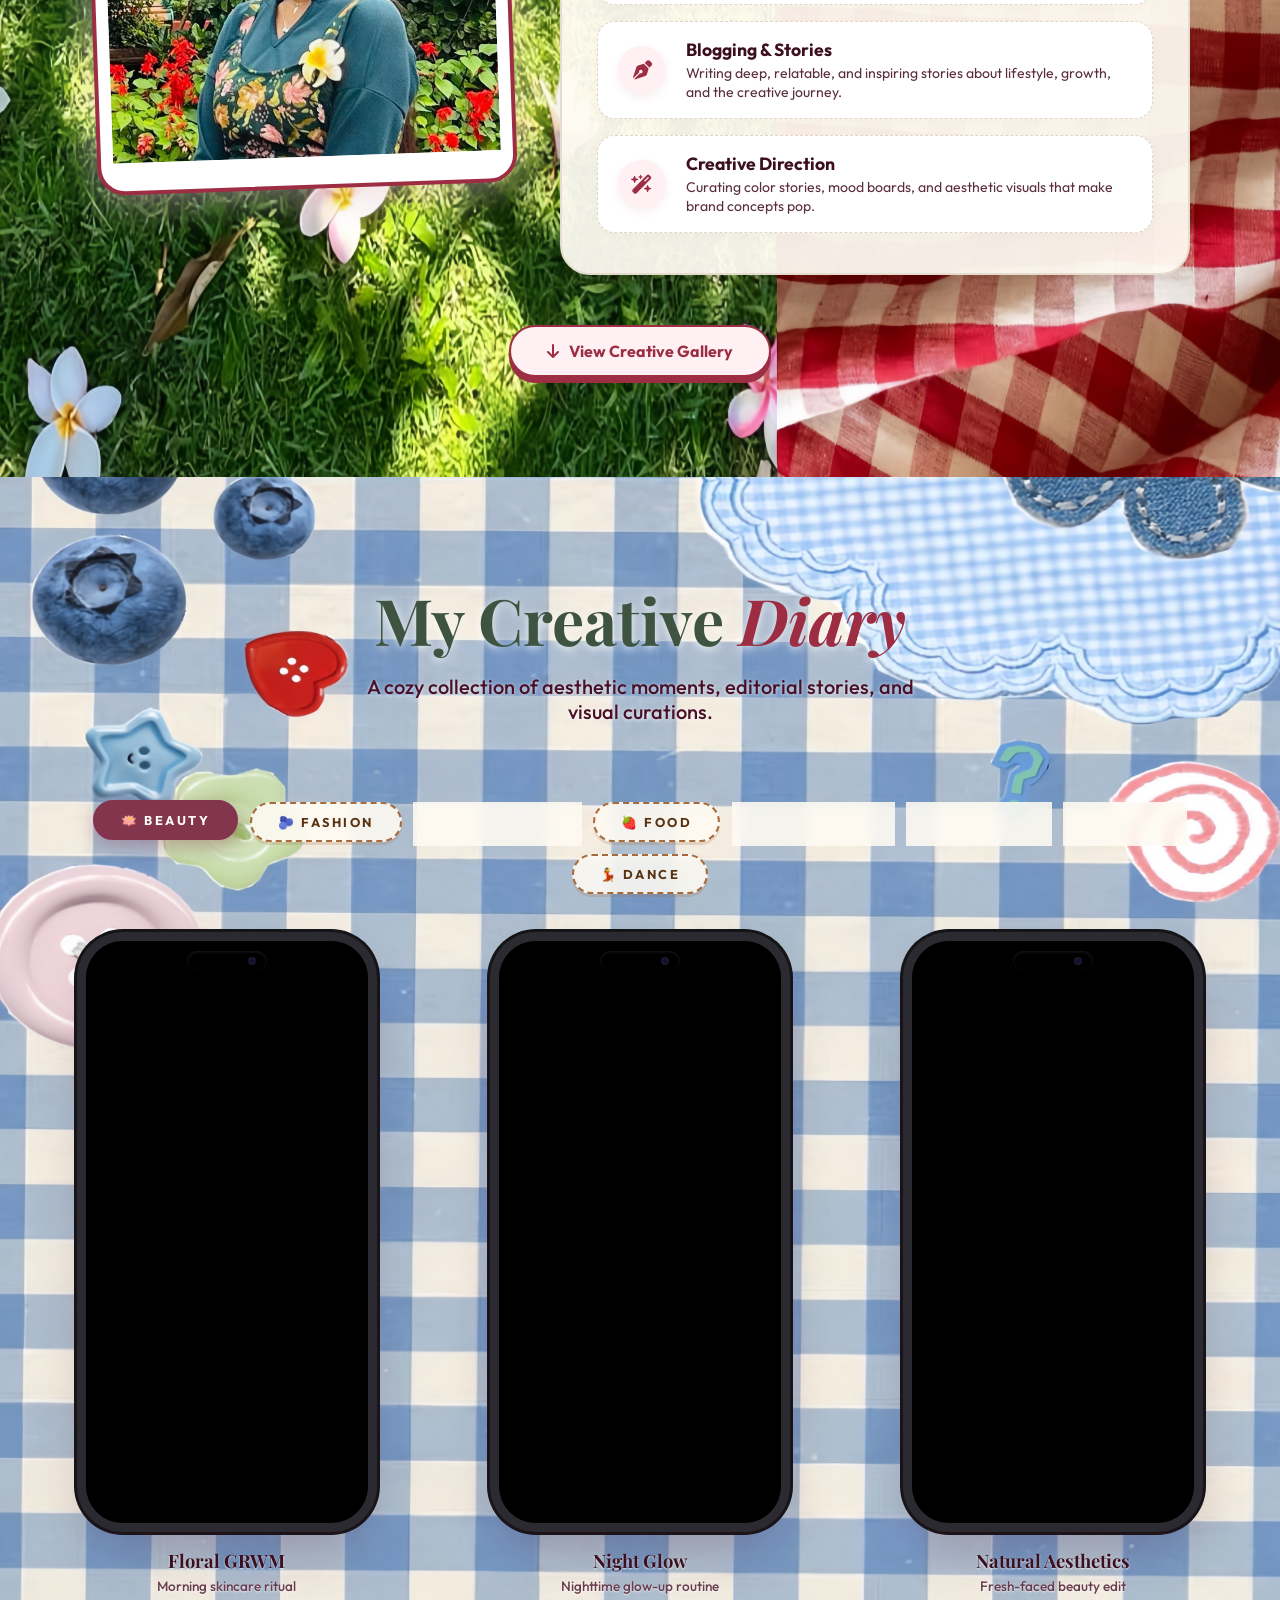
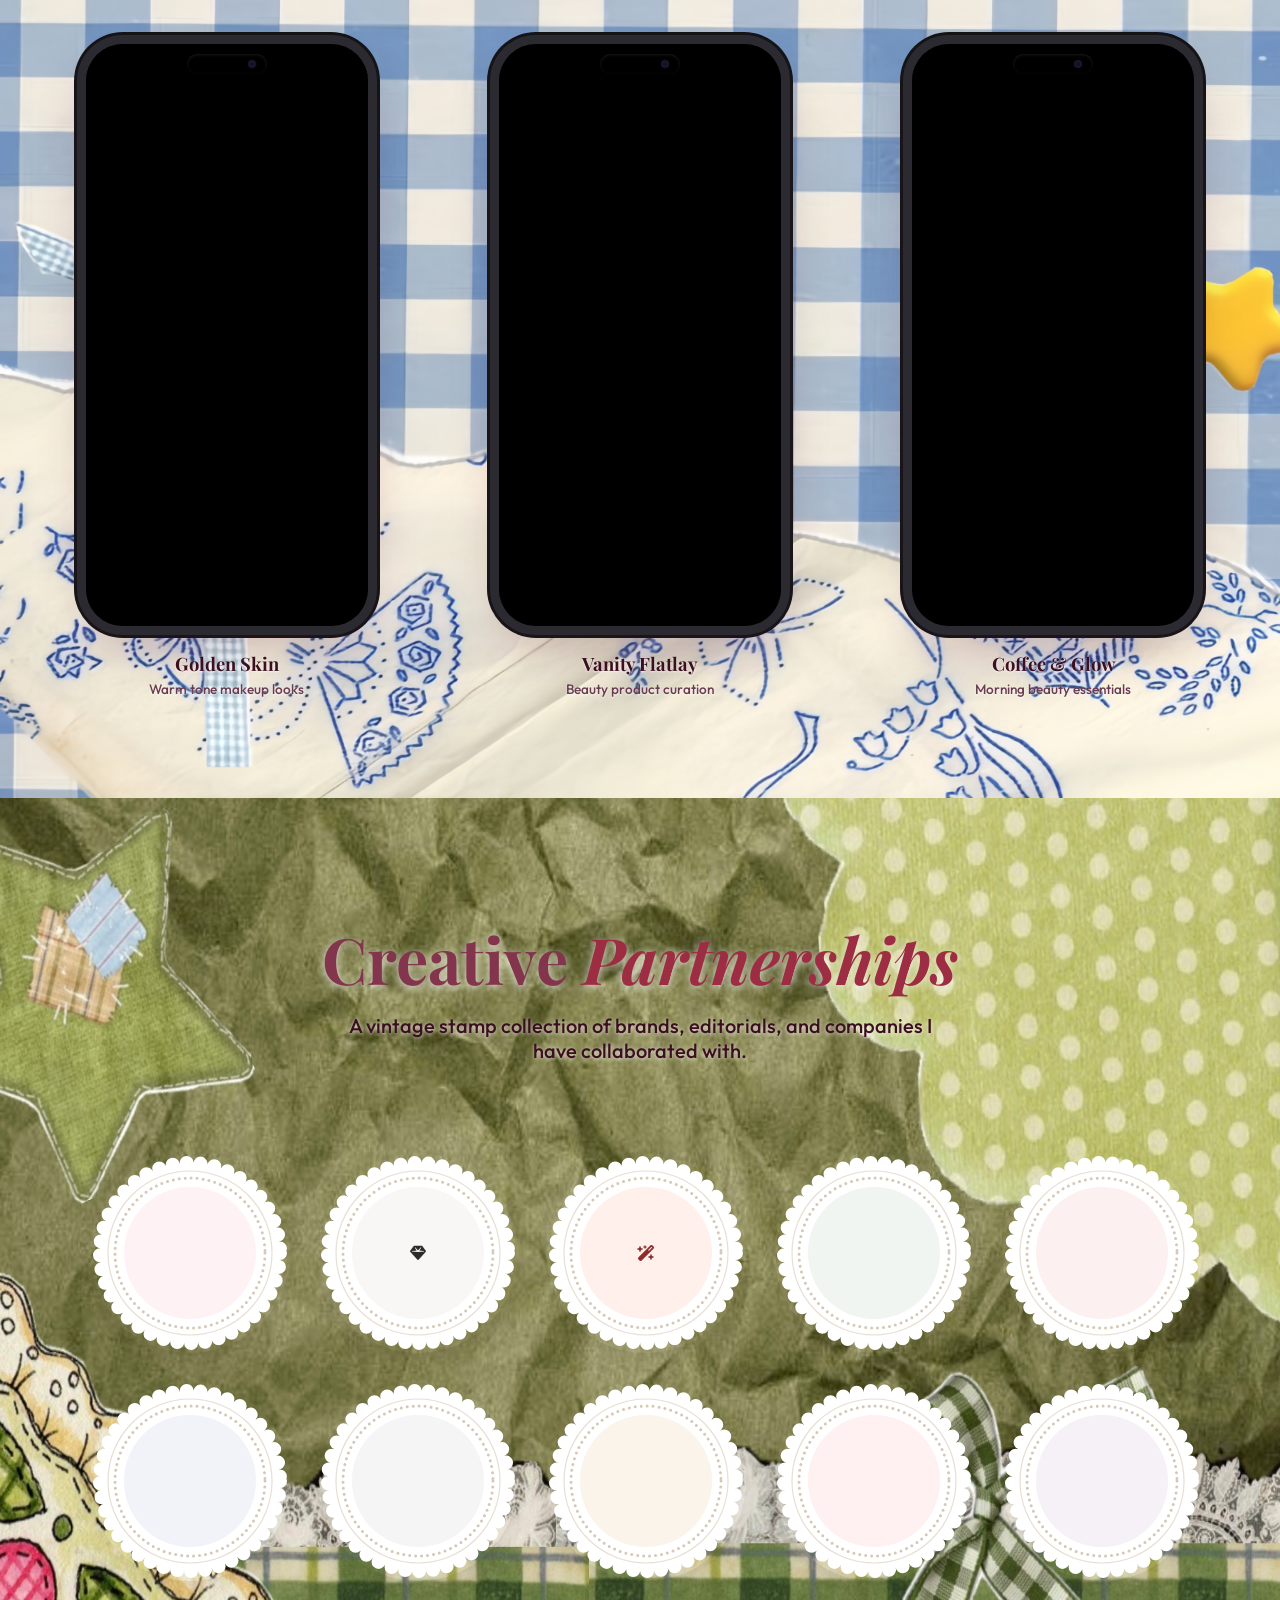
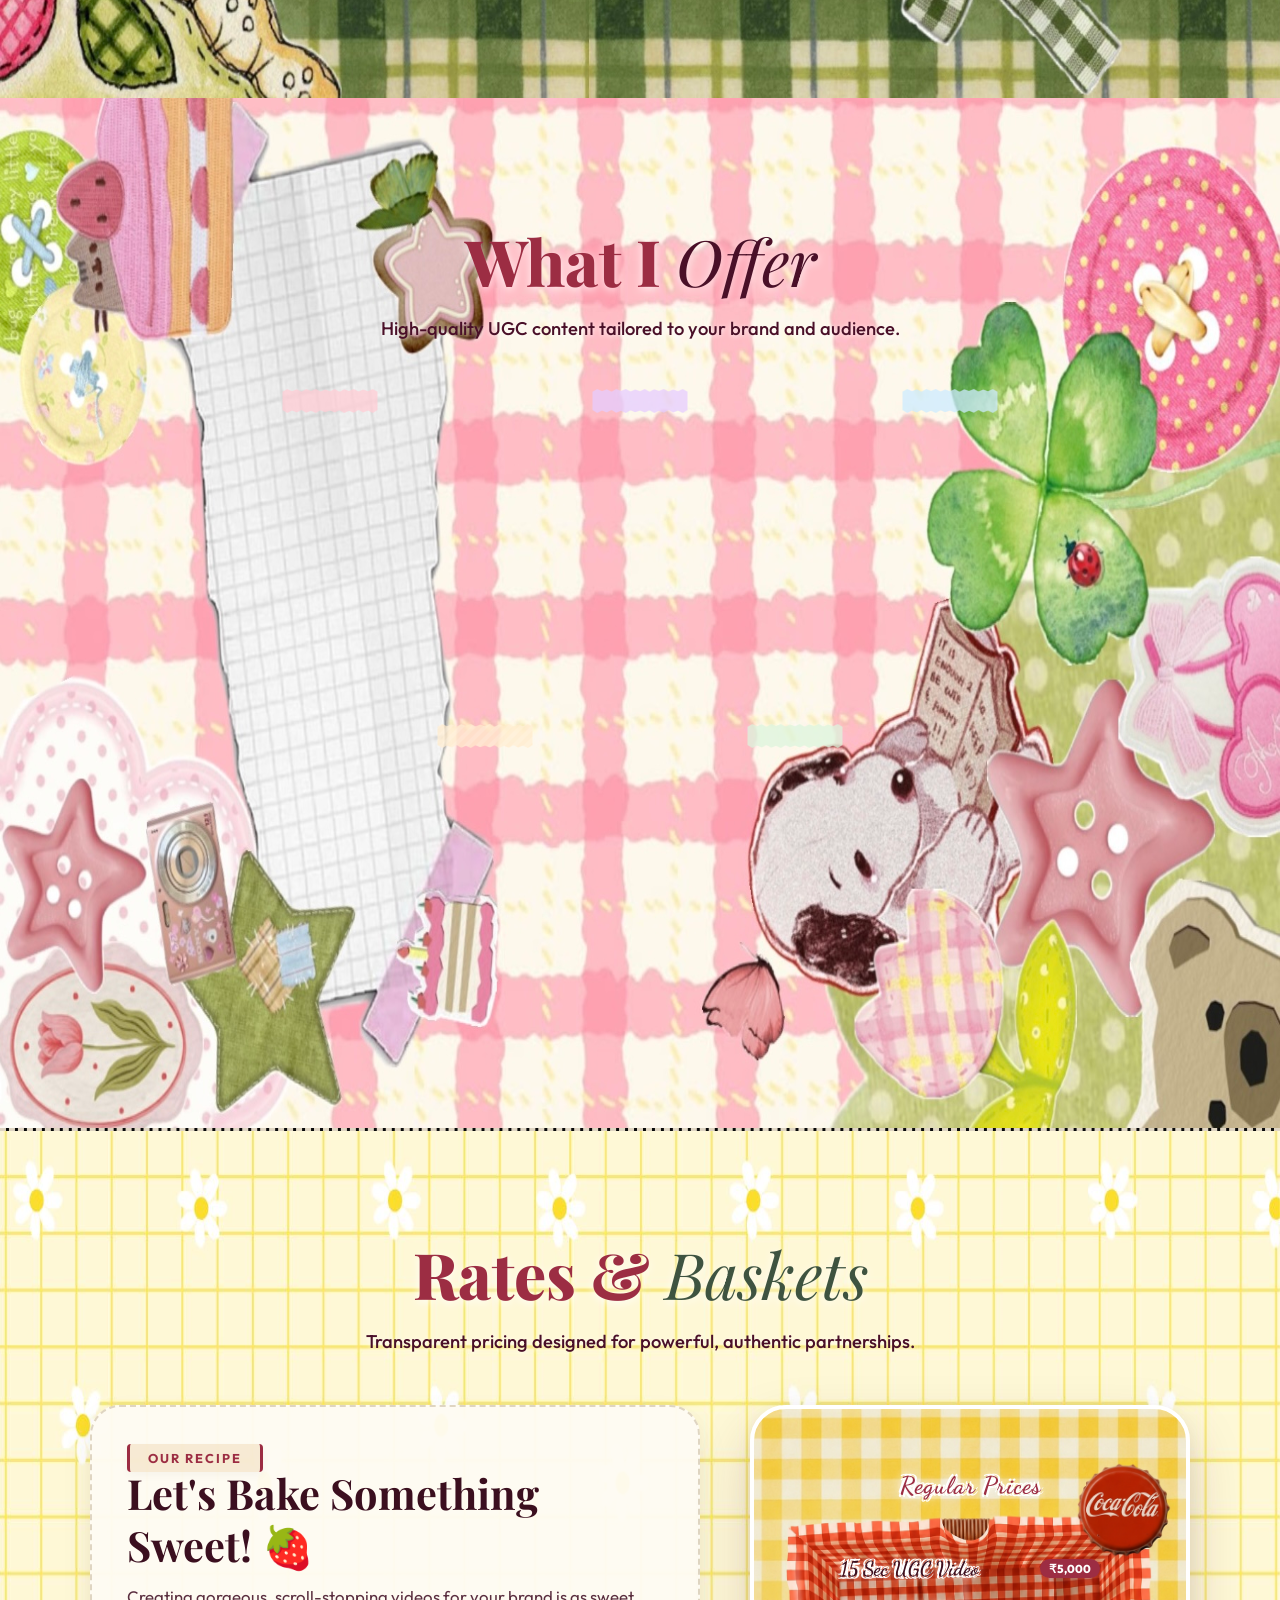
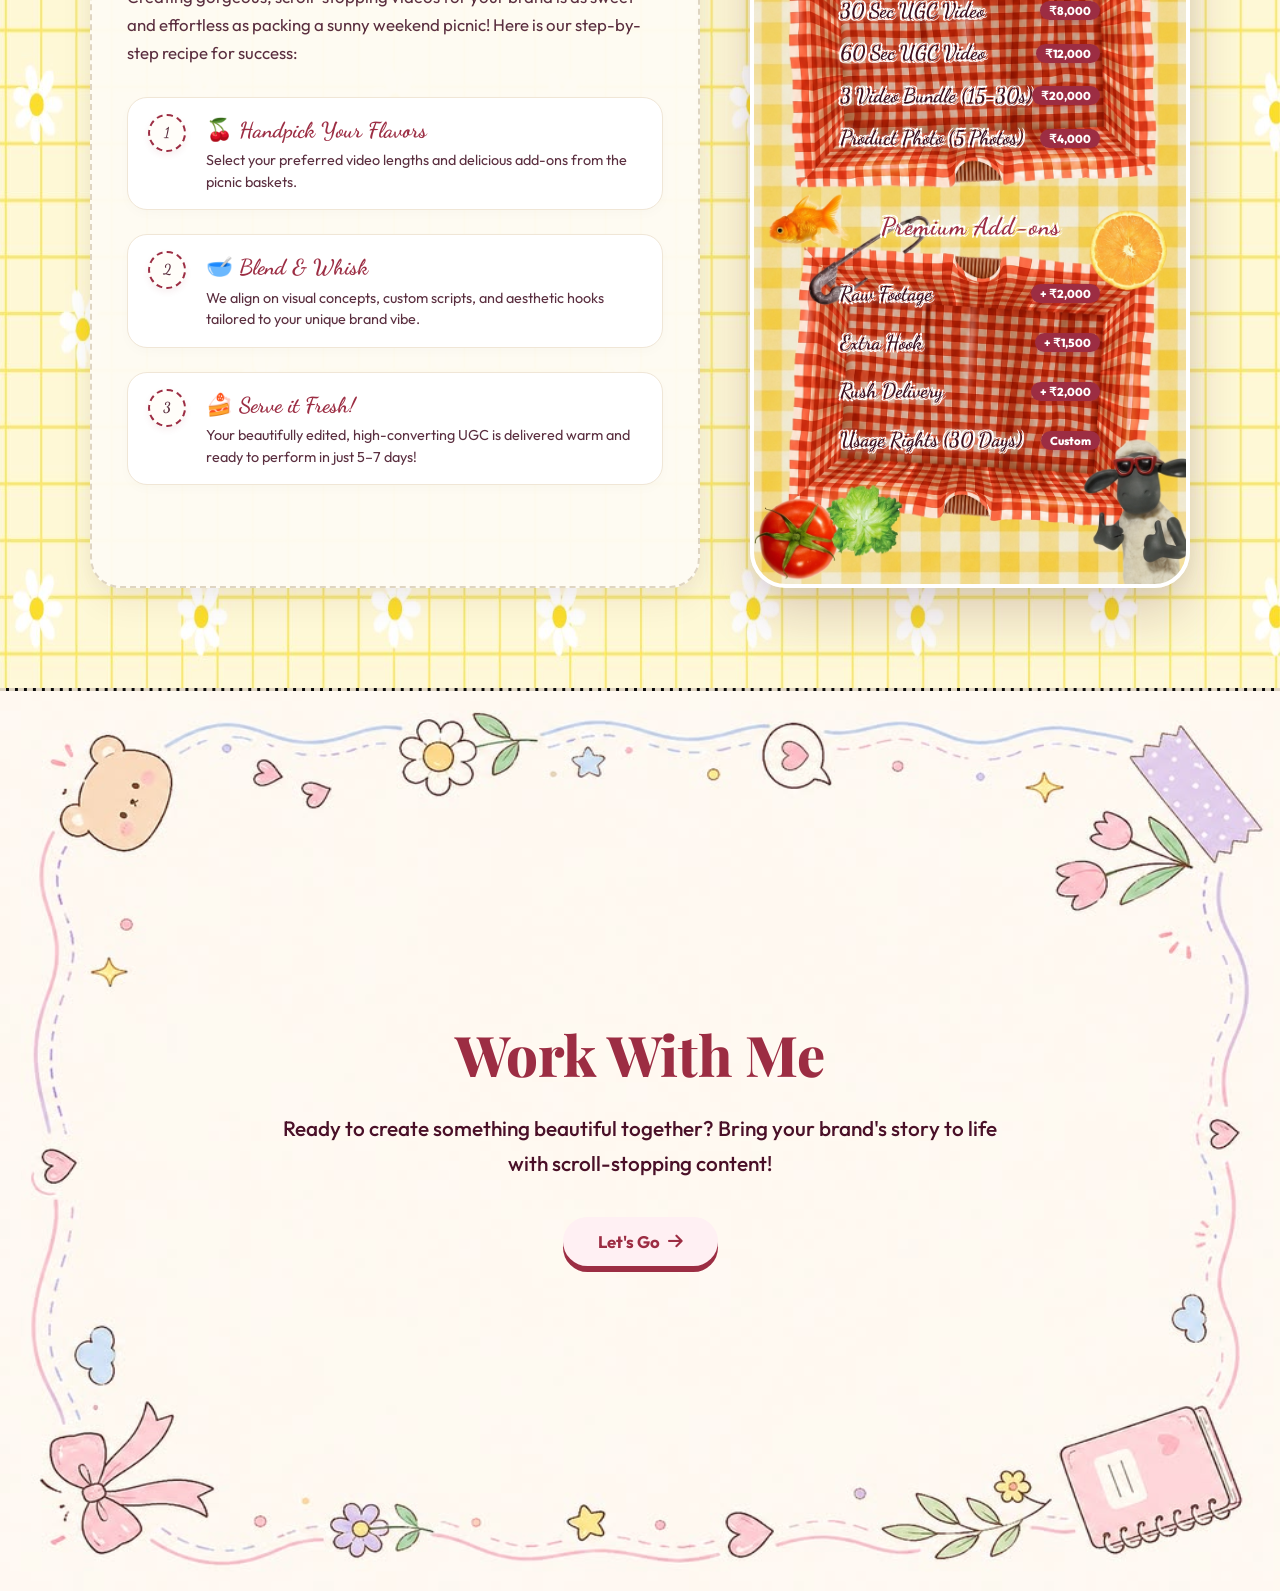
==== commit efcda40c: "Clean: remove unused videos (72MB), rename Assests→assets, add .gitignore, update all refs" ====
--- a/content.html
+++ b/content.html
@@ -282,7 +282,7 @@
             position: relative;
             width: 100%;
             min-height: 100vh;
-            background: url('Assests/content2.JPEG') center center / 100% 100% no-repeat;
+            background: url('assets/content2.JPEG') center center / 100% 100% no-repeat;
             display: flex;
             flex-direction: column;
             justify-content: center;
@@ -721,7 +721,7 @@
             position: relative;
             width: 100%;
             min-height: 100vh;
-            background: url('Assests/content3.JPEG') center center / 100% 100% no-repeat;
+            background: url('assets/content3.JPEG') center center / 100% 100% no-repeat;
             display: flex;
             flex-direction: column;
             justify-content: center;
@@ -1121,7 +1121,7 @@
             position: relative;
             width: 100%;
             min-height: 100vh;
-            background: url('Assests/content4.jpg') center center / 100% 100% no-repeat;
+            background: url('assets/content4.jpg') center center / 100% 100% no-repeat;
             display: flex;
             flex-direction: column;
             justify-content: center;
@@ -1453,7 +1453,7 @@
             position: relative;
             width: 100%;
             min-height: 100vh;
-            background: url('Assests/content5.jpg') center center / 100% 100% no-repeat;
+            background: url('assets/content5.jpg') center center / 100% 100% no-repeat;
             display: flex;
             flex-direction: column;
             justify-content: center;
@@ -1710,7 +1710,7 @@
             position: relative;
             width: 100%;
             min-height: 100vh;
-            background: url('Assests/content7.JPG') center center / 100% 100% no-repeat;
+            background: url('assets/content7.JPG') center center / 100% 100% no-repeat;
             /* Add a nice sewing dash outline on top and bottom borders */
             border-top: 3px dashed #dfd5c2;
             border-bottom: 3px dashed #dfd5c2;
@@ -1914,7 +1914,7 @@
             flex: 1 1 380px;
             max-width: 440px;
             aspect-ratio: 9/16;
-            background: url('Assests/content6.PNG') center center / 100% 100% no-repeat;
+            background: url('assets/content6.PNG') center center / 100% 100% no-repeat;
             border-radius: 36px;
             box-shadow: 
                 0 25px 55px rgba(74, 16, 40, 0.18),
@@ -2117,7 +2117,7 @@
             position: relative;
             width: 100%;
             min-height: 100vh;
-            background: url('Assests/content10.jpg') center center / 100% 100% no-repeat;
+            background: url('assets/content10.jpg') center center / 100% 100% no-repeat;
             display: flex;
             flex-direction: column;
             justify-content: center;
@@ -2232,7 +2232,7 @@
     <!-- ── Hero with intro.mov background ── -->
     <section class="hero">
         <video autoplay muted loop playsinline class="hero-video">
-            <source src="Assests/intro.mov">
+            <source src="assets/intro.mov">
         </video>
 
         <div class="hero-content">
@@ -2253,7 +2253,7 @@
             <div class="about-layout">
                 <!-- Left Column: Image with beautiful scrapbook border -->
                 <div class="about-image-container">
-                    <img src="Assests/profile_avatar.png" alt="Ynshruthie" class="about-image">
+                    <img src="assets/profile_avatar.png" alt="Ynshruthie" class="about-image">
                 </div>
 
                 <!-- Right Column: Cozy Scrapbook Parchment panel with Bio & Pillars -->
@@ -2317,7 +2317,7 @@
                     <div class="iphone-device">
                         <div class="iphone-notch"></div>
                         <div class="iphone-screen" id="screen-1">
-                            <video id="vid-1" loop playsinline muted src="Assests/video1.MP4"></video>
+                            <video id="vid-1" loop playsinline muted src="assets/video1.MP4"></video>
                             <div class="play-btn-overlay" id="overlay-1"><i class="fa-solid fa-play"></i></div>
                         </div>
                     </div>
@@ -2419,7 +2419,7 @@
                     <div class="brand-stamp">
                         <div class="stamp-inner">
                             <div class="stamp-front">
-                                <img src="Assests/koreyaki.jpg" alt="Koreyaki Logo" class="brand-logo-img">
+                                <img src="assets/koreyaki.jpg" alt="Koreyaki Logo" class="brand-logo-img">
                             </div>
                             <div class="stamp-back">
                                 <span class="brand-name">Koreyaki</span>
@@ -2777,7 +2777,7 @@
         coffee:  'https://player.vimeo.com/external/371433846.sd.mp4?s=236da2f3c0542738137398ccf149b5c1ab610a20&profile_id=139&oauth2_token_id=57447761',
         workout1:'https://player.vimeo.com/external/384761655.sd.mp4?s=34f8286a60db26b772db9e08abdfc599b5b292c3&profile_id=165&oauth2_token_id=57447761',
         workout2:'https://player.vimeo.com/external/517602120.sd.mp4?s=d3248695022ed0d11f8e1fae3ecdc9e93345e6eb&profile_id=165&oauth2_token_id=57447761',
-        local1:  'Assests/video1.MP4'
+        local1:  'assets/video1.MP4'
     };
 
     // ── 6 videos per category ──
